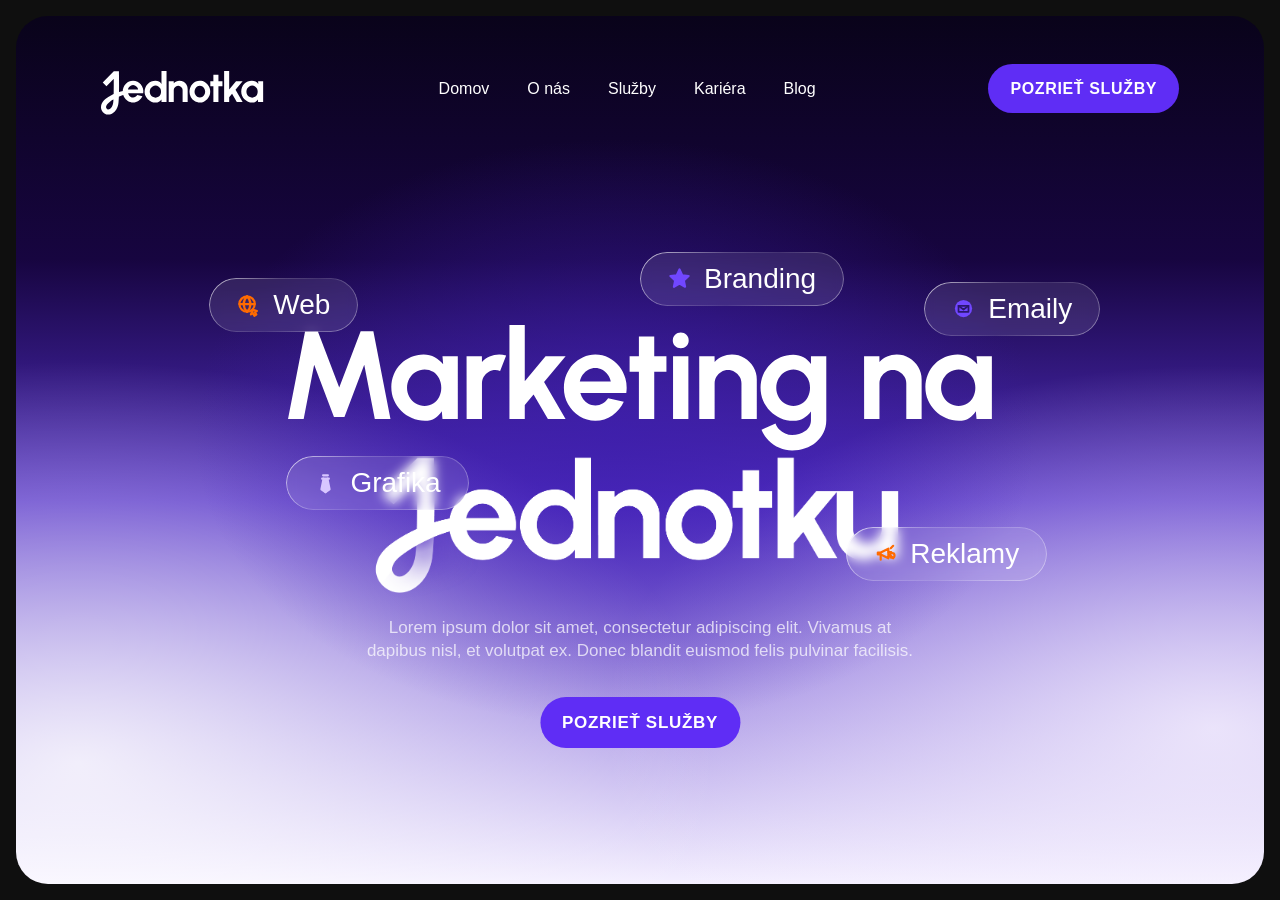
==== index.html @ 4fda5dda "Build out hero section with header, nav, and service badges Co-Authored-By: Claude Sonnet 5 <noreply" ====
<!doctype html>
<html lang="sk">
  <head>
    <meta charset="UTF-8" />
    <meta name="viewport" content="width=device-width, initial-scale=1.0" />
    <title>Jednotka - Marketing na Jednotku</title>

    <link rel="stylesheet" href="css/variables.css" />
    <link rel="stylesheet" href="css/main.css" />
    <link rel="stylesheet" href="css/pages/home.css" />
  </head>
  <body>
    <main class="hero">
      <div class="hero-frame">
        <header class="site-header" aria-label="Hlavná navigácia">
          <a class="site-header-logo" href="/" aria-label="Jednotka">
            <img src="assets/logo/Jednotka.svg" alt="" />
          </a>

          <nav class="site-nav" aria-label="Primárna navigácia">
            <a href="/">Domov</a>
            <a href="about.html">O nás</a>
            <a href="#sluzby">Služby</a>
            <a href="#kariera">Kariéra</a>
            <a href="#blog">Blog</a>
          </nav>

          <a class="button button--primary site-header-button" href="#sluzby">Pozrieť služby</a>
        </header>

        <div class="hero-badge hero-badge--web">
          <svg
            class="hero-badge-icon"
            viewBox="0 0 24 24"
            aria-hidden="true"
          >
            <circle cx="10.5" cy="10.5" r="8" />
            <path d="M2.5 10.5h16" />
            <path d="M10.5 2.5c2.4 2.3 3.5 5 3.5 8s-1.1 5.7-3.5 8" />
            <path d="M10.5 2.5c-2.4 2.3-3.5 5-3.5 8s1.1 5.7 3.5 8" />
            <path d="M16.8 16.4l4 1.3-2.1 1.2 1.5 2.6-2.1 1.2-1.5-2.6-2.1 1.2z" />
          </svg>
          <span>Web</span>
        </div>

        <div class="hero-badge hero-badge--branding">
          <svg
            class="hero-badge-icon hero-badge-icon--purple"
            viewBox="0 0 24 24"
            aria-hidden="true"
          >
            <path d="m12 2.5 2.8 6.1 6.7.8-5 4.6 1.3 6.6-5.8-3.4-5.8 3.4 1.3-6.6-5-4.6 6.7-.8z" />
          </svg>
          <span>Branding</span>
        </div>

        <div class="hero-badge hero-badge--emaily">
          <svg
            class="hero-badge-icon hero-badge-icon--email"
            viewBox="0 0 24 24"
            aria-hidden="true"
          >
            <circle class="hero-badge-icon-fill" cx="12" cy="12" r="9" />
            <path d="M6.8 9.2h10.4v6.3H6.8z" />
            <path d="m6.8 9.2 5.2 3.9 5.2-3.9" />
          </svg>
          <span>Emaily</span>
        </div>

        <div class="hero-badge hero-badge--grafika">
          <svg
            class="hero-badge-icon hero-badge-icon--light"
            viewBox="0 0 24 24"
            aria-hidden="true"
          >
            <path d="M8.5 7h7" />
            <path d="M10 7 7.8 18l4.2 3 4.2-3L14 7" />
            <path d="M12 13v8" />
            <path d="M9.5 3.5h5" />
          </svg>
          <span>Grafika</span>
        </div>

        <div class="hero-badge hero-badge--reklamy">
          <svg
            class="hero-badge-icon"
            viewBox="0 0 24 24"
            aria-hidden="true"
          >
            <path d="M4 13h3l8 4V7l-8 4H4z" />
            <path d="M7 13v5.5" />
            <path d="M15 10.5h3" />
            <path d="M17.5 6.5 20 4" />
            <path d="M17.5 14.5 20 17" />
            <circle cx="19" cy="14" r="2.4" />
          </svg>
          <span>Reklamy</span>
        </div>

        <h1 class="hero-title" aria-label="Marketing na Jednotku">
          <img
            class="hero-title-line hero-title-line--top"
            src="assets/logo/Marketing na.svg"
            alt=""
          />
          <img
            class="hero-title-line hero-title-line--bottom"
            src="assets/logo/Jednotku.png"
            alt=""
          />
        </h1>

        <div class="hero-copy">
          <p>
            Lorem ipsum dolor sit amet, consectetur adipiscing elit. Vivamus at dapibus nisl, et
            volutpat ex. Donec blandit euismod felis pulvinar facilisis.
          </p>

          <a class="button button--primary" href="#sluzby">Pozrieť služby</a>
        </div>
      </div>
    </main>
  </body>
</html>
---- css/variables.css ----
:root {
  --color-page-bg: #0f0f0f;
  --color-white: #ffffff;
  --color-primary: #5f2df5;

  --font-primary: Arial, sans-serif;

  --page-frame-margin: 16px;
  --hero-frame-radius: 32px;

  --button-height: 51px;
  --button-padding-x: 22px;
  --button-radius: 999px;
  --button-bg: var(--color-primary);
  --button-color: var(--color-white);
  --button-font-size: 17px;
  --button-font-weight: 700;
  --button-letter-spacing: 0.04em;
}
---- css/main.css ----
html,
body {
  margin: 0;
  min-height: 100%;
  background: var(--color-page-bg);
}

.button {
  display: inline-flex;
  align-items: center;
  justify-content: center;
  min-height: var(--button-height);
  padding: 0 var(--button-padding-x);
  border-radius: var(--button-radius);
  color: var(--button-color);
  font-family: var(--font-primary);
  font-size: var(--button-font-size);
  font-weight: var(--button-font-weight);
  letter-spacing: var(--button-letter-spacing);
  line-height: 1;
  text-decoration: none;
  text-transform: uppercase;
}

.button--primary {
  background: var(--button-bg);
}

.site-header {
  position: absolute;
  top: 5.4%;
  right: 6.8%;
  left: 6.8%;
  z-index: 3;
  display: grid;
  grid-template-columns: 165px 1fr auto;
  align-items: center;
}

.site-header-logo {
  display: block;
  width: 165px;
  height: 52px;
}

.site-header-logo img {
  display: block;
  width: 100%;
  height: 100%;
}

.site-nav {
  display: flex;
  justify-content: center;
  gap: 38px;
}

.site-nav a {
  color: var(--color-white);
  font-family: var(--font-primary);
  font-size: 16px;
  font-weight: 400;
  line-height: 1;
  text-decoration: none;
}

.site-header-button {
  --button-height: 49px;
  --button-padding-x: 22px;
  --button-font-size: 16px;
}
---- css/pages/home.css ----
.hero {
  position: relative;
  display: grid;
  place-items: center;
  box-sizing: border-box;
  height: 100vh;
  overflow: hidden;
  padding: var(--page-frame-margin);
}

.hero-frame {
  position: relative;
  width: 100%;
  height: 100%;
  overflow: hidden;
  border-radius: var(--hero-frame-radius);
  background:
    radial-gradient(ellipse at 48% 48%, rgb(62 30 174 / 74%) 0%, transparent 46%),
    radial-gradient(ellipse at 5% 86%, rgb(255 255 255 / 78%) 0%, transparent 38%),
    radial-gradient(ellipse at 96% 82%, rgb(247 242 255 / 82%) 0%, transparent 36%),
    linear-gradient(180deg, #09031a 0%, #170540 28%, #522fc7 56%, #f4efff 100%);
}

.hero-title {
  position: absolute;
  top: 50%;
  left: 50%;
  z-index: 1;
  display: grid;
  justify-items: center;
  margin: 0;
  transform: translate(-50%, -44%);
}

.hero-title-line {
  display: block;
  height: auto;
}

.hero-title-line--top {
  width: min(55vw, 787px);
}

.hero-title-line--bottom {
  width: min(43vw, 623px);
  margin-top: -20px;
  transform: translateX(-2%);
}

.hero-copy {
  position: absolute;
  top: 69.2%;
  left: 50%;
  z-index: 1;
  display: grid;
  justify-items: center;
  width: min(44%, 640px);
  transform: translateX(-50%);
}

.hero-copy p {
  margin: 0;
  color: rgb(255 255 255 / 72%);
  font-family: Arial, sans-serif;
  font-size: 17px;
  font-weight: 400;
  line-height: 1.35;
  text-align: center;
}

.hero-copy .button {
  margin-top: 34px;
}

.hero-badge {
  position: absolute;
  z-index: 2;
  display: inline-flex;
  align-items: center;
  gap: 13px;
  height: 54px;
  padding: 0 28px;
  border-radius: 999px;
  color: #ffffff;
  font-family: Arial, sans-serif;
  font-size: 28px;
  font-weight: 400;
  line-height: 1;
  background: rgb(255 255 255 / 10%);
  backdrop-filter: blur(6px);
}

.hero-badge::before {
  position: absolute;
  inset: 0;
  padding: 0.7px;
  border-radius: inherit;
  background: linear-gradient(
    135deg,
    rgb(255 255 255 / 72%) 0%,
    rgb(255 255 255 / 18%) 34%,
    rgb(255 255 255 / 8%) 54%,
    rgb(255 255 255 / 42%) 100%
  );
  content: "";
  pointer-events: none;
  -webkit-mask:
    linear-gradient(#000 0 0) content-box,
    linear-gradient(#000 0 0);
  -webkit-mask-composite: xor;
  mask-composite: exclude;
}

.hero-badge--web {
  top: 30.24%;
  left: 15.49%;
}

.hero-badge--branding {
  top: 27.18%;
  left: 50%;
}

.hero-badge--emaily {
  top: 30.59%;
  left: 72.78%;
}

.hero-badge--grafika {
  top: 50.71%;
  left: 21.67%;
}

.hero-badge--reklamy {
  top: 58.82%;
  left: 66.53%;
}

.hero-badge-icon {
  width: 23px;
  height: 23px;
  overflow: visible;
  fill: none;
  stroke: #ff6b00;
  stroke-linecap: round;
  stroke-linejoin: round;
  stroke-width: 2.3;
}

.hero-badge-icon--purple {
  fill: #7147ff;
  stroke: #7147ff;
}

.hero-badge-icon--email {
  stroke: #7147ff;
  stroke-width: 1.8;
}

.hero-badge-icon--email .hero-badge-icon-fill {
  fill: #7147ff;
  stroke: none;
}

.hero-badge-icon--email path {
  fill: none;
  stroke: #2b176d;
}

.hero-badge-icon--light {
  fill: #d8c6ff;
  stroke: #d8c6ff;
}
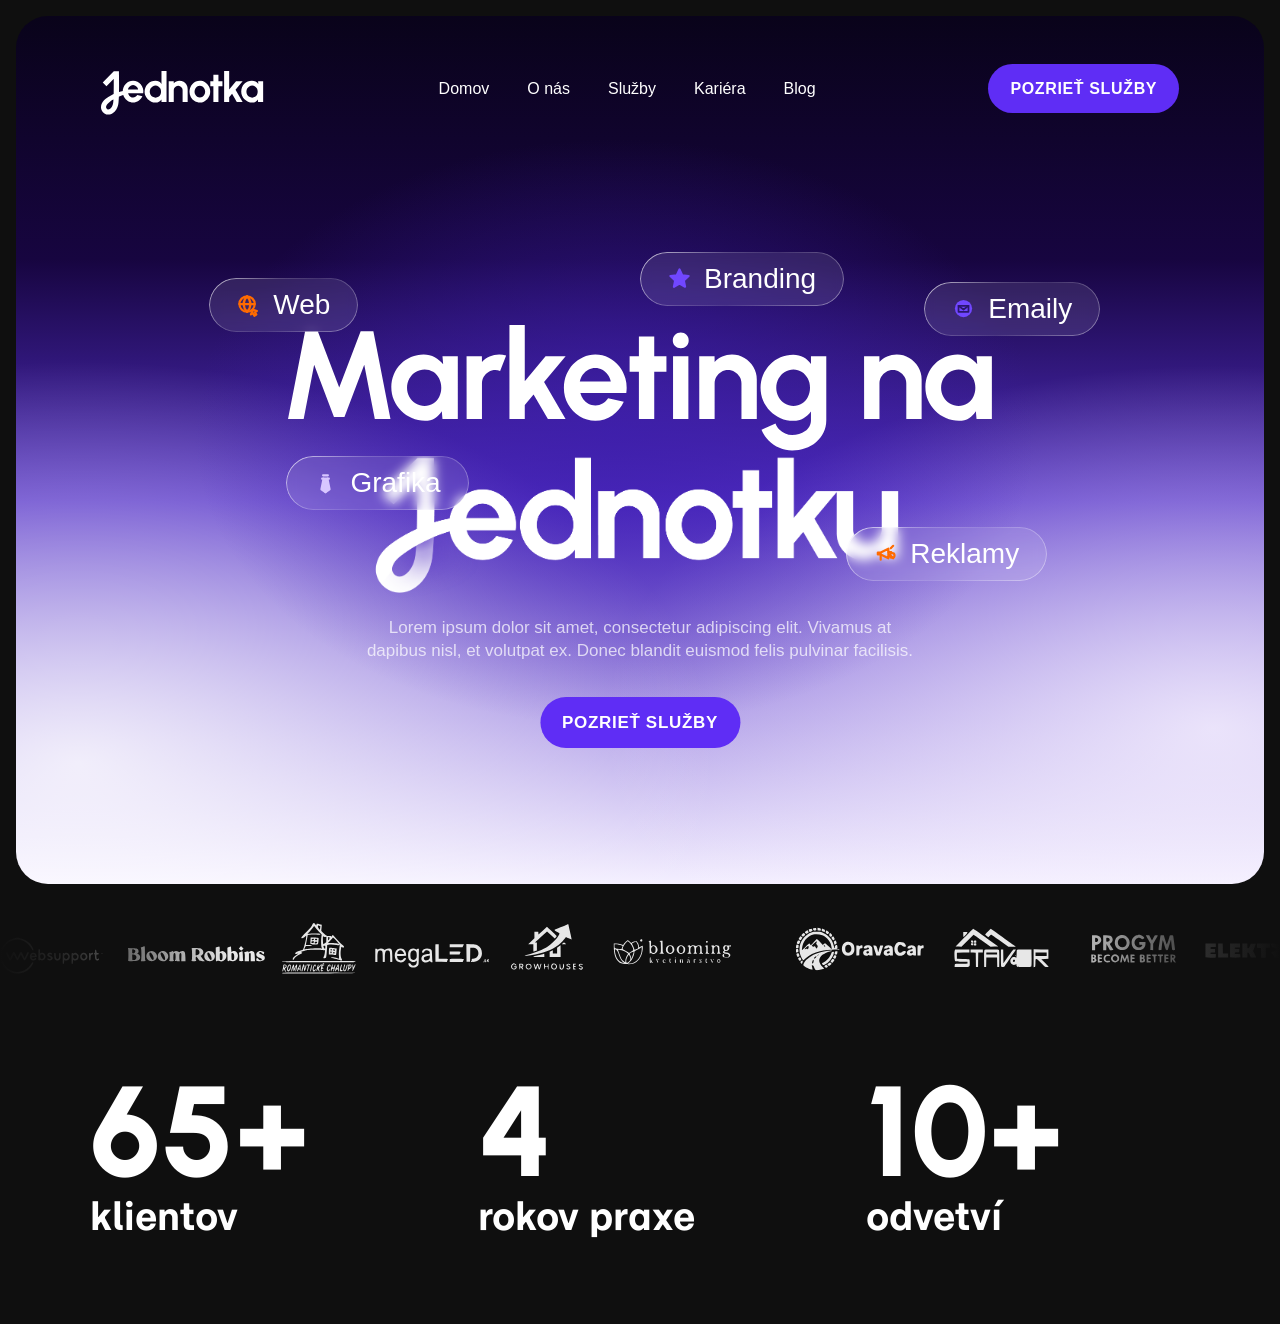
==== commit b23ceb21: "Add client logo strip and animated stats section Co-Authored-By: Claude Sonnet 5 <noreply@anthropic." ====
--- a/index.html
+++ b/index.html
@@ -4,6 +4,13 @@
     <meta charset="UTF-8" />
     <meta name="viewport" content="width=device-width, initial-scale=1.0" />
     <title>Jednotka - Marketing na Jednotku</title>
+
+    <link rel="preconnect" href="https://fonts.googleapis.com" />
+    <link rel="preconnect" href="https://fonts.gstatic.com" crossorigin />
+    <link
+      href="https://fonts.googleapis.com/css2?family=Momo+Trust+Sans:wght@400;500;600;700;800&family=Urbanist:wght@400;500;600;700;800;900&display=swap"
+      rel="stylesheet"
+    />
 
     <link rel="stylesheet" href="css/variables.css" />
     <link rel="stylesheet" href="css/main.css" />
@@ -120,5 +127,35 @@
         </div>
       </div>
     </main>
+
+    <section class="logo-strip" id="logo-strip" aria-label="Naši klienti">
+      <div class="logo-strip-track">
+        <div class="logo-strip-group">
+          <img src="assets/logo/moving-stripe/logo-stripe-1.svg" alt="" />
+          <img src="assets/logo/moving-stripe/logo-stripe-2.svg" alt="" />
+        </div>
+        <div class="logo-strip-group" aria-hidden="true">
+          <img src="assets/logo/moving-stripe/logo-stripe-1.svg" alt="" />
+          <img src="assets/logo/moving-stripe/logo-stripe-2.svg" alt="" />
+        </div>
+      </div>
+    </section>
+    <section class="stats-section" aria-label="Výsledky agentúry">
+      <div class="stats-grid">
+        <div class="stat-item">
+          <strong data-count-to="100" data-count-suffix="+">100+</strong>
+          <span>klientov</span>
+        </div>
+        <div class="stat-item">
+          <strong data-count-to="5">5</strong>
+          <span>rokov praxe</span>
+        </div>
+        <div class="stat-item">
+          <strong data-count-to="15" data-count-suffix="+">15+</strong>
+          <span>odvetví</span>
+        </div>
+      </div>
+    </section>
+    <script src="js/stats-counter.js" defer></script>
   </body>
 </html>
--- a/css/variables.css
+++ b/css/variables.css
@@ -4,9 +4,19 @@
   --color-primary: #5f2df5;
 
   --font-primary: Arial, sans-serif;
+  --font-display: "Urbanist", Arial, sans-serif;
+  --font-accent: "Momo Trust Sans", Arial, sans-serif;
 
   --page-frame-margin: 16px;
   --hero-frame-radius: 32px;
+
+  --logo-strip-height: 96px;
+  --logo-strip-bg: #0f0f0f;
+  --logo-strip-speed: 34s;
+
+  --section-dark-bg: #0f0f0f;
+  --stats-number-size: clamp(96px, 10vw, 150px);
+  --stats-label-size: clamp(32px, 3vw, 48px);
 
   --button-height: 51px;
   --button-padding-x: 22px;
--- a/css/pages/home.css
+++ b/css/pages/home.css
@@ -171,3 +171,103 @@
   fill: #d8c6ff;
   stroke: #d8c6ff;
 }
+
+.logo-strip {
+  position: relative;
+  display: flex;
+  align-items: center;
+  height: var(--logo-strip-height);
+  overflow: hidden;
+  background: var(--logo-strip-bg);
+}
+
+.logo-strip::before,
+.logo-strip::after {
+  position: absolute;
+  top: 0;
+  z-index: 2;
+  width: 18%;
+  height: 100%;
+  content: "";
+  pointer-events: none;
+}
+
+.logo-strip::before {
+  left: 0;
+  background: linear-gradient(90deg, var(--logo-strip-bg) 0%, rgb(15 15 15 / 86%) 34%, transparent 100%);
+}
+
+.logo-strip::after {
+  right: 0;
+  background: linear-gradient(270deg, var(--logo-strip-bg) 0%, rgb(15 15 15 / 86%) 34%, transparent 100%);
+}
+
+.logo-strip-track {
+  display: flex;
+  width: max-content;
+  animation: logo-strip-move var(--logo-strip-speed) linear infinite;
+}
+
+.logo-strip-group {
+  display: flex;
+  flex: 0 0 auto;
+  align-items: center;
+  gap: 64px;
+  padding-right: 64px;
+}
+
+.logo-strip-group img {
+  display: block;
+  width: auto;
+  max-width: none;
+  height: 51px;
+  opacity: 0.9;
+}
+
+.logo-strip-group img:nth-child(2) {
+  height: 45px;
+}
+
+@keyframes logo-strip-move {
+  from {
+    transform: translateX(0);
+  }
+
+  to {
+    transform: translateX(-50%);
+  }
+}
+
+.stats-section {
+  background: var(--section-dark-bg);
+  color: var(--color-white);
+  padding: 78px 7vw 88px;
+}
+
+.stats-grid {
+  display: grid;
+  grid-template-columns: repeat(3, 1fr);
+  align-items: start;
+  gap: 64px;
+}
+
+.stat-item {
+  display: grid;
+  gap: 8px;
+}
+
+.stat-item strong {
+  font-family: var(--font-display);
+  font-size: var(--stats-number-size);
+  font-weight: 800;
+  letter-spacing: 0;
+  line-height: 0.9;
+}
+
+.stat-item span {
+  font-family: var(--font-accent);
+  font-size: var(--stats-label-size);
+  font-weight: 700;
+  letter-spacing: 0;
+  line-height: 1;
+}
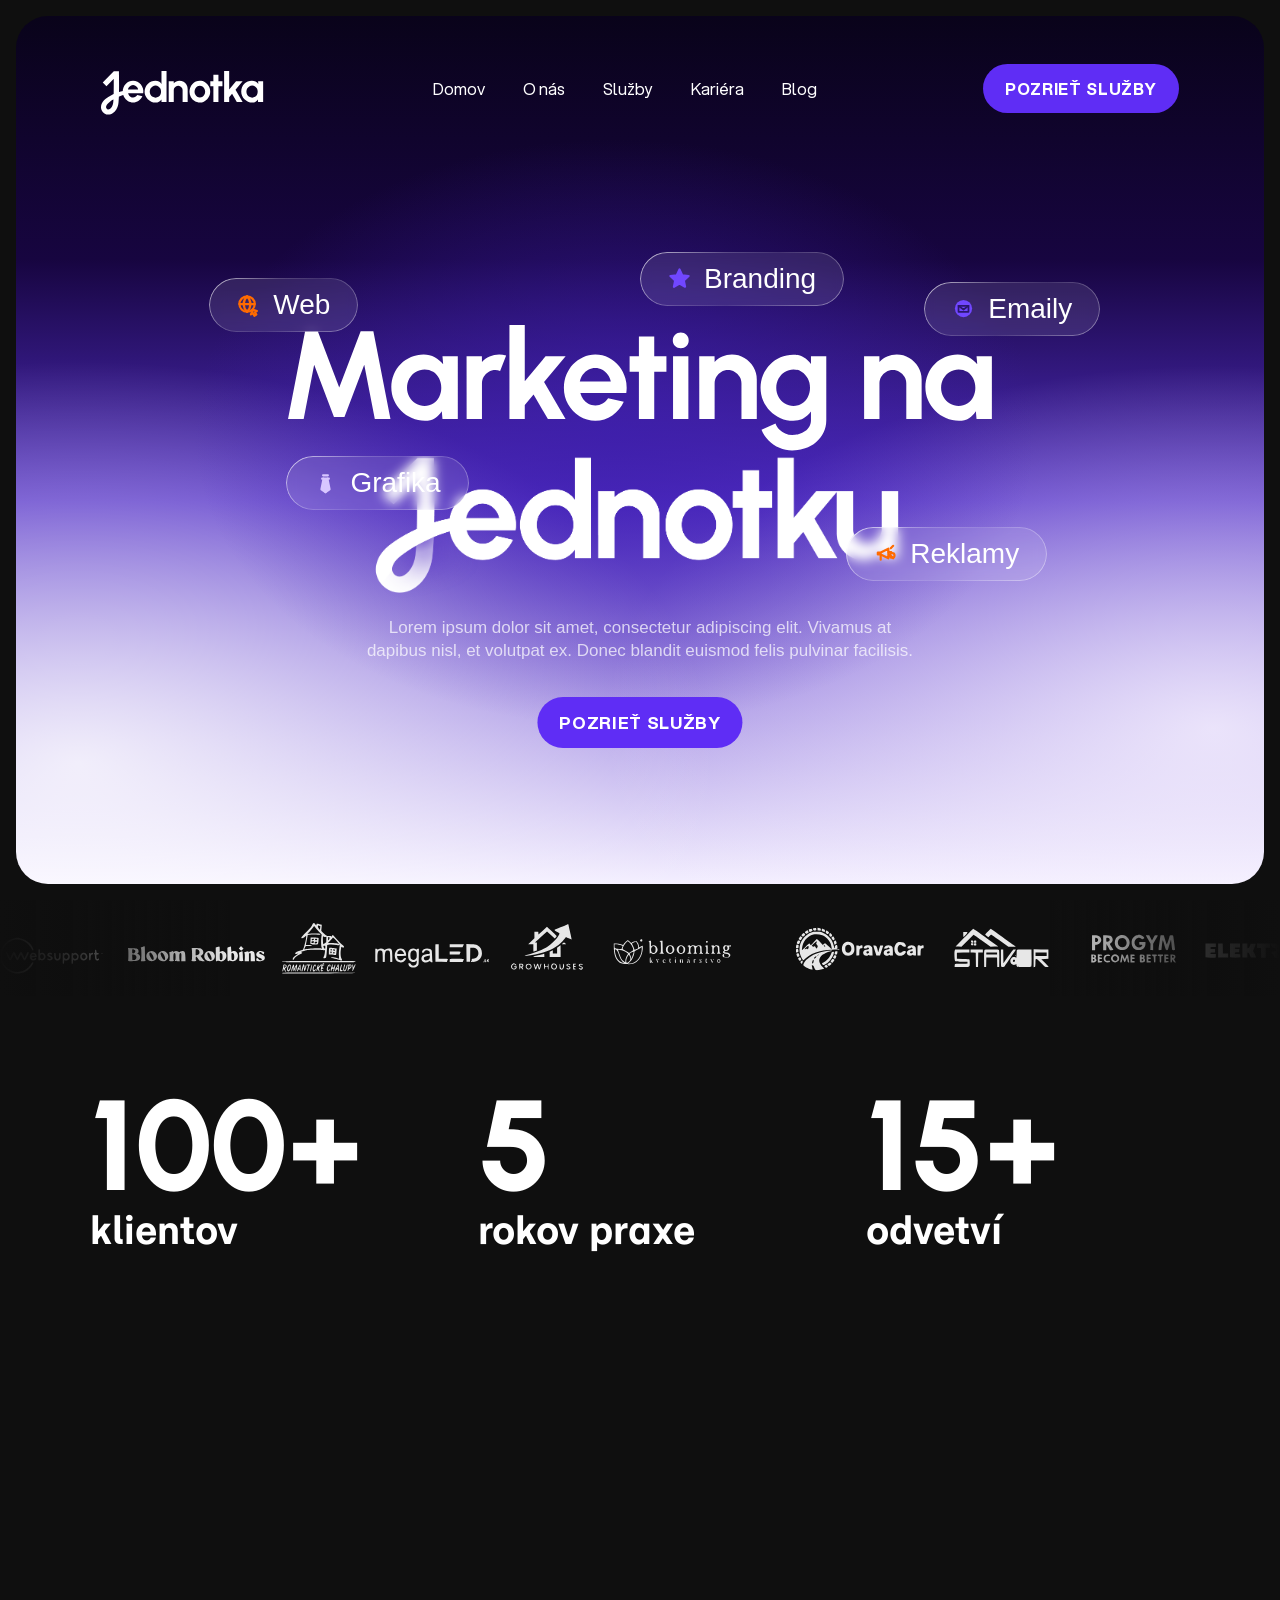
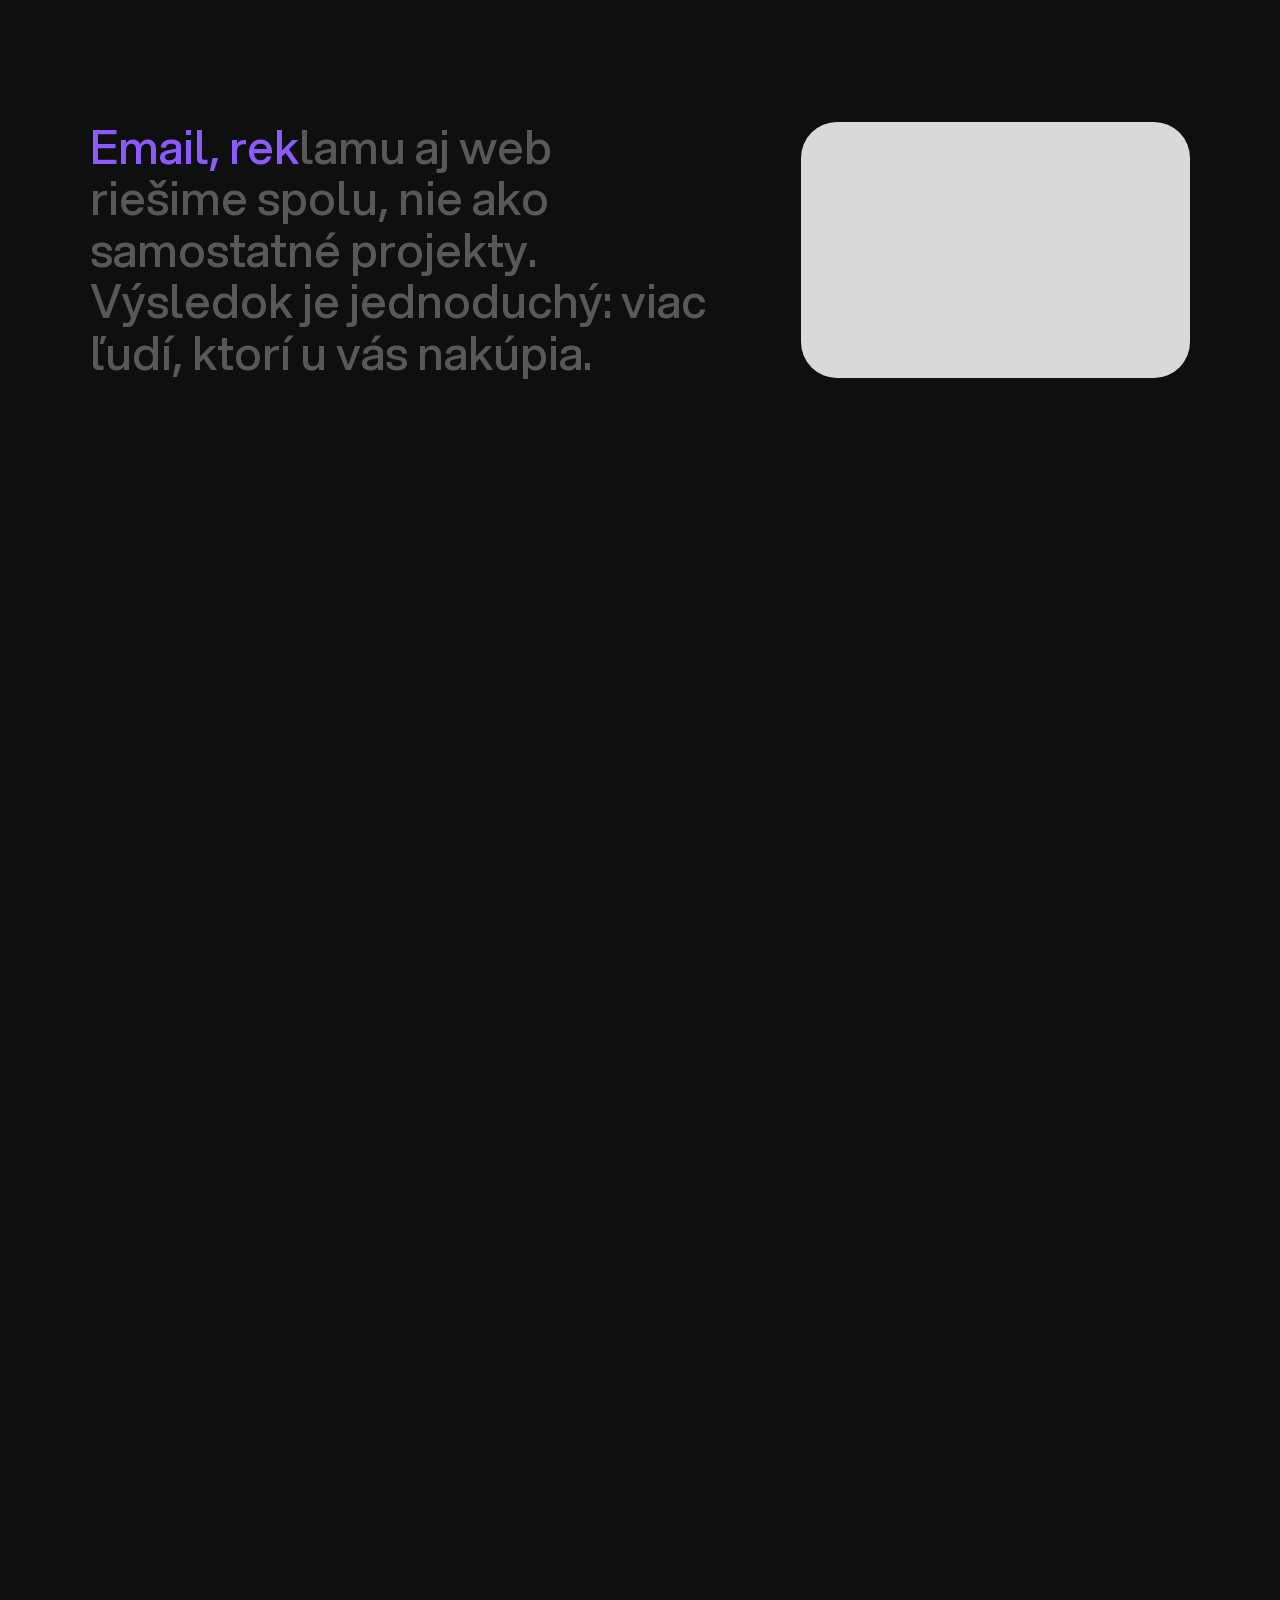
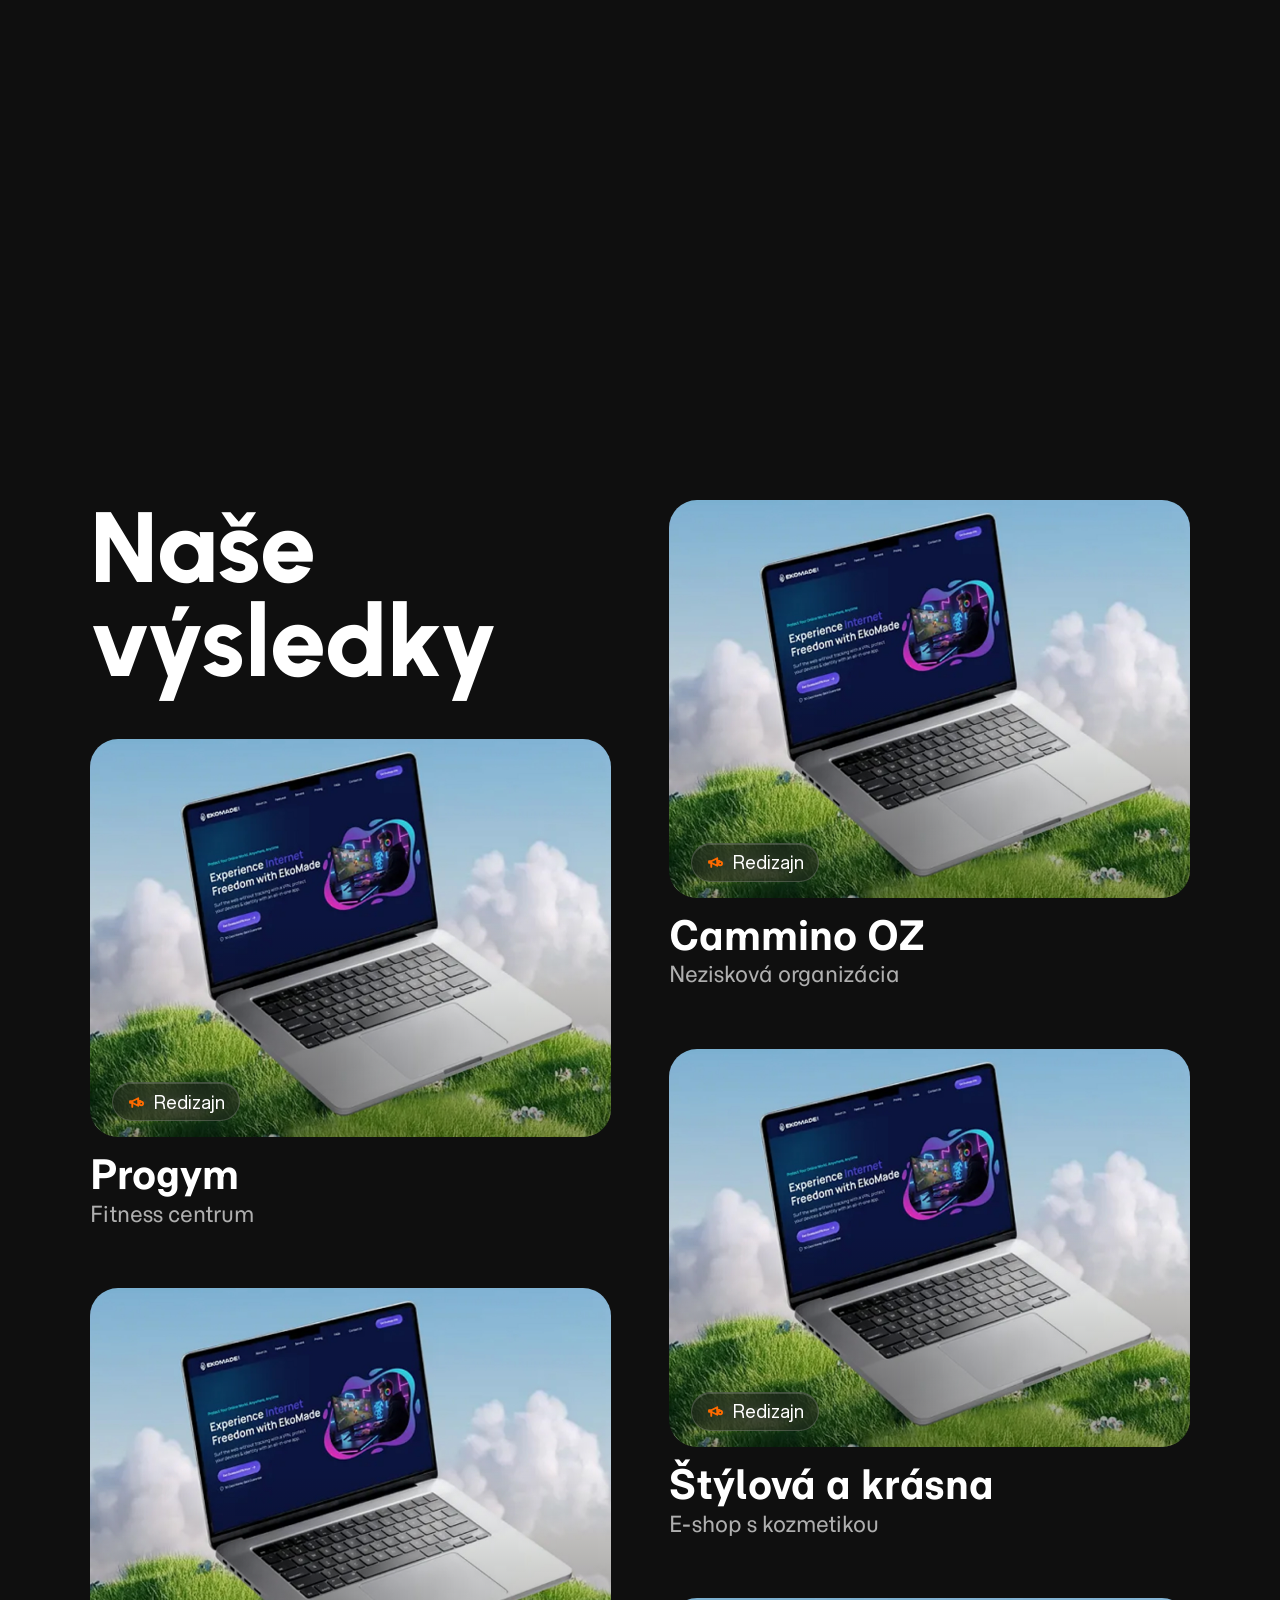
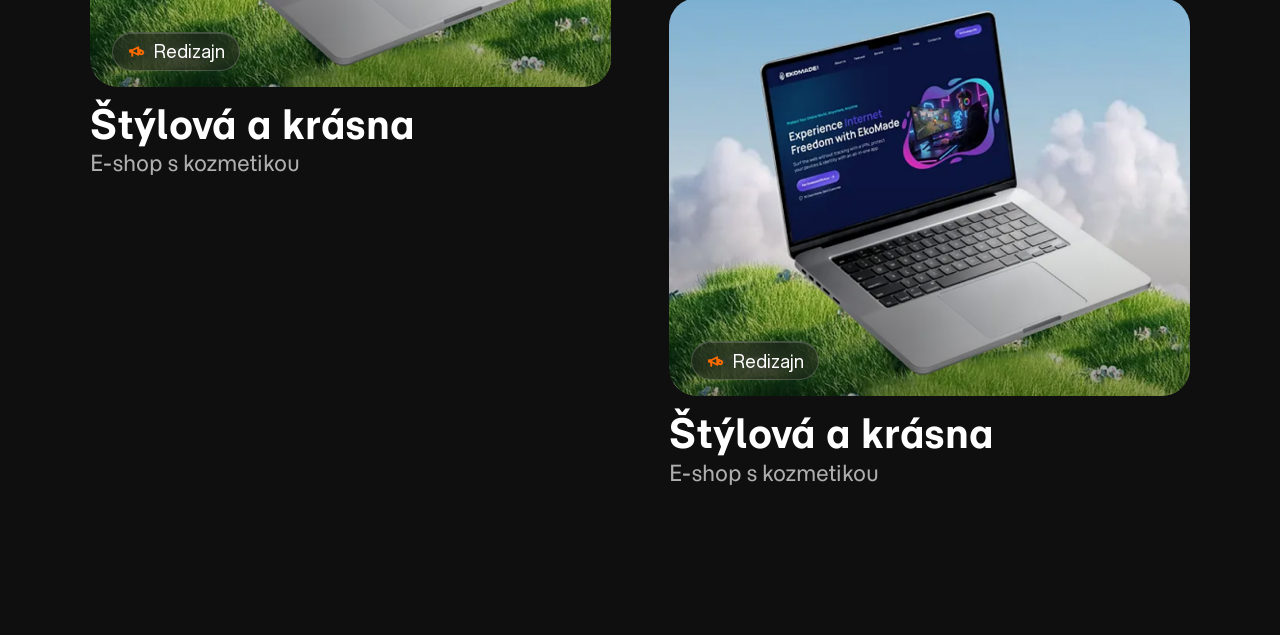
==== commit f8277ba7: "Add approach/results sections and blog page Co-Authored-By: Claude Sonnet 5 <noreply@anthropic.com>" ====
--- a/index.html
+++ b/index.html
@@ -29,7 +29,7 @@
             <a href="about.html">O nás</a>
             <a href="#sluzby">Služby</a>
             <a href="#kariera">Kariéra</a>
-            <a href="#blog">Blog</a>
+            <a href="blog.html">Blog</a>
           </nav>
 
           <a class="button button--primary site-header-button" href="#sluzby">Pozrieť služby</a>
@@ -156,6 +156,119 @@
         </div>
       </div>
     </section>
+    <section class="approach-section" aria-label="Ako premýšľame nad marketingom">
+      <div class="approach-grid">
+        <p class="gradient-wave-text" data-gradient-wave-text>
+          Email, reklamu aj web riešime spolu, nie ako samostatné projekty. Výsledok je jednoduchý: viac ľudí, ktorí u vás nakúpia.
+        </p>
+        <div class="approach-window" aria-hidden="true"></div>
+      </div>
+    </section>
+    <section class="results-section" aria-labelledby="results-title">
+      <div class="results-grid">
+        <div class="results-column results-column--left">
+          <h2 id="results-title">Naše<br />výsledky</h2>
+
+          <article class="project-card">
+            <a class="project-card-link" href="#">
+              <figure class="project-media">
+                <img src="img/projects/placeholder.jpg" alt="" />
+                <span class="content-badge">
+                  <svg class="content-badge-icon" viewBox="0 0 24 24" aria-hidden="true">
+                    <path d="M4 13h3l8 4V7l-8 4H4z" />
+                    <path d="M7 13v5.5" />
+                    <path d="M15 10.5h3" />
+                    <circle cx="19" cy="14" r="2.4" />
+                  </svg>
+                  Redizajn
+                </span>
+              </figure>
+              <h3>Progym</h3>
+              <p>Fitness centrum</p>
+            </a>
+          </article>
+
+          <article class="project-card">
+            <a class="project-card-link" href="#">
+              <figure class="project-media">
+                <img src="img/projects/placeholder.jpg" alt="" />
+                <span class="content-badge">
+                  <svg class="content-badge-icon" viewBox="0 0 24 24" aria-hidden="true">
+                    <path d="M4 13h3l8 4V7l-8 4H4z" />
+                    <path d="M7 13v5.5" />
+                    <path d="M15 10.5h3" />
+                    <circle cx="19" cy="14" r="2.4" />
+                  </svg>
+                  Redizajn
+                </span>
+              </figure>
+              <h3>Štýlová a krásna</h3>
+              <p>E-shop s kozmetikou</p>
+            </a>
+          </article>
+        </div>
+
+        <div class="results-column results-column--right">
+          <article class="project-card">
+            <a class="project-card-link" href="#">
+              <figure class="project-media">
+                <img src="img/projects/placeholder.jpg" alt="" />
+                <span class="content-badge">
+                  <svg class="content-badge-icon" viewBox="0 0 24 24" aria-hidden="true">
+                    <path d="M4 13h3l8 4V7l-8 4H4z" />
+                    <path d="M7 13v5.5" />
+                    <path d="M15 10.5h3" />
+                    <circle cx="19" cy="14" r="2.4" />
+                  </svg>
+                  Redizajn
+                </span>
+              </figure>
+              <h3>Cammino OZ</h3>
+              <p>Nezisková organizácia</p>
+            </a>
+          </article>
+
+          <article class="project-card">
+            <a class="project-card-link" href="#">
+              <figure class="project-media">
+                <img src="img/projects/placeholder.jpg" alt="" />
+                <span class="content-badge">
+                  <svg class="content-badge-icon" viewBox="0 0 24 24" aria-hidden="true">
+                    <path d="M4 13h3l8 4V7l-8 4H4z" />
+                    <path d="M7 13v5.5" />
+                    <path d="M15 10.5h3" />
+                    <circle cx="19" cy="14" r="2.4" />
+                  </svg>
+                  Redizajn
+                </span>
+              </figure>
+              <h3>Štýlová a krásna</h3>
+              <p>E-shop s kozmetikou</p>
+            </a>
+          </article>
+
+          <article class="project-card">
+            <a class="project-card-link" href="#">
+              <figure class="project-media">
+                <img src="img/projects/placeholder.jpg" alt="" />
+                <span class="content-badge">
+                  <svg class="content-badge-icon" viewBox="0 0 24 24" aria-hidden="true">
+                    <path d="M4 13h3l8 4V7l-8 4H4z" />
+                    <path d="M7 13v5.5" />
+                    <path d="M15 10.5h3" />
+                    <circle cx="19" cy="14" r="2.4" />
+                  </svg>
+                  Redizajn
+                </span>
+              </figure>
+              <h3>Štýlová a krásna</h3>
+              <p>E-shop s kozmetikou</p>
+            </a>
+          </article>
+        </div>
+      </div>
+    </section>
+    <script src="js/gradient-wave-text.js" defer></script>
     <script src="js/stats-counter.js" defer></script>
   </body>
 </html>
--- a/css/variables.css
+++ b/css/variables.css
@@ -1,14 +1,25 @@
+@font-face {
+  font-family: "Aspekta Variable";
+  src: url("../assets/fonts/AspektaVariable.woff2") format("woff2-variations");
+  font-weight: 50 1000;
+  font-style: normal;
+  font-display: swap;
+}
+
 :root {
+
   --color-page-bg: #0f0f0f;
   --color-white: #ffffff;
   --color-primary: #5f2df5;
 
-  --font-primary: Arial, sans-serif;
+  --font-secondary: "Aspekta Variable", Arial, sans-serif;
+  --font-primary: var(--font-secondary);
   --font-display: "Urbanist", Arial, sans-serif;
   --font-accent: "Momo Trust Sans", Arial, sans-serif;
 
   --page-frame-margin: 16px;
   --hero-frame-radius: 32px;
+  --section-padding-x: clamp(16px, 7vw, 110px);
 
   --logo-strip-height: 96px;
   --logo-strip-bg: #0f0f0f;
--- a/css/main.css
+++ b/css/main.css
@@ -69,3 +69,32 @@
   --button-padding-x: 22px;
   --button-font-size: 16px;
 }
+
+.content-badge {
+  display: inline-flex;
+  align-items: center;
+  gap: 9px;
+  min-height: 45px;
+  padding: 0 18px;
+  border: 1px solid rgb(255 255 255 / 18%);
+  border-radius: 999px;
+  color: var(--color-white);
+  font-family: var(--font-primary);
+  font-size: 22px;
+  font-weight: 400;
+  line-height: 1;
+  background: rgb(26 26 26 / 48%);
+  box-shadow: inset 0 1px 0 rgb(255 255 255 / 16%);
+  backdrop-filter: blur(14px);
+}
+
+.content-badge-icon {
+  width: 20px;
+  height: 20px;
+  overflow: visible;
+  fill: none;
+  stroke: #ff6b00;
+  stroke-linecap: round;
+  stroke-linejoin: round;
+  stroke-width: 2.5;
+}
--- a/css/pages/home.css
+++ b/css/pages/home.css
@@ -241,7 +241,7 @@
 .stats-section {
   background: var(--section-dark-bg);
   color: var(--color-white);
-  padding: 78px 7vw 88px;
+  padding: 92px var(--section-padding-x) 150px;
 }
 
 .stats-grid {
@@ -271,3 +271,261 @@
   letter-spacing: 0;
   line-height: 1;
 }
+
+.approach-section {
+  min-height: 240vh;
+  background: var(--section-dark-bg);
+  color: var(--color-white);
+  padding: 0 var(--section-padding-x);
+}
+
+.approach-grid {
+  position: sticky;
+  top: 0;
+  display: grid;
+  grid-template-columns: minmax(0, 1.2fr) minmax(320px, 0.75fr);
+  gap: clamp(48px, 7vw, 110px);
+  align-items: center;
+  min-height: 100vh;
+  max-width: 1290px;
+  margin: 0 auto;
+  padding: 10vh 0;
+  box-sizing: border-box;
+}
+
+.gradient-wave-text {
+  max-width: 720px;
+  margin: 0;
+  color: rgb(255 255 255 / 34%);
+  font-family: var(--font-secondary);
+  font-size: clamp(36px, 3.6vw, 54px);
+  font-weight: 500;
+  letter-spacing: 0;
+  line-height: 1.12;
+}
+
+.gradient-wave-text .wave-char {
+  color: var(--wave-color, rgb(255 255 255 / 34%));
+  transition: color 140ms linear;
+  will-change: color;
+}
+
+.approach-window {
+  width: 100%;
+  aspect-ratio: 1.52;
+  border-radius: 36px;
+  background: #d9d9d9;
+}
+
+.results-section {
+  background: var(--section-dark-bg);
+  color: var(--color-white);
+  padding: 140px var(--section-padding-x) 150px;
+}
+
+.results-grid {
+  display: grid;
+  grid-template-columns: repeat(2, minmax(0, 1fr));
+  gap: 58px;
+  max-width: 1290px;
+  margin: 0 auto;
+}
+
+.results-column {
+  display: grid;
+  align-content: start;
+  gap: 62px;
+}
+
+.results-column--right {
+  padding-top: 0;
+}
+
+.results-section h2 {
+  margin: 0 0 -12px;
+  font-family: var(--font-display);
+  font-size: clamp(76px, 7.8vw, 130px);
+  font-weight: 800;
+  letter-spacing: 0;
+  line-height: 0.95;
+}
+
+.project-card {
+  min-width: 0;
+}
+
+.project-card-link {
+  display: block;
+  color: inherit;
+  text-decoration: none;
+}
+
+.project-media {
+  position: relative;
+  display: block;
+  aspect-ratio: 1.31;
+  margin: 0 0 18px;
+  overflow: hidden;
+  border-radius: 28px;
+  background: #202020;
+}
+
+.project-media img {
+  display: block;
+  width: 100%;
+  height: 100%;
+  object-fit: cover;
+}
+
+.project-media::after {
+  position: absolute;
+  inset: 44% 0 0;
+  background: linear-gradient(180deg, transparent 0%, rgb(0 0 0 / 38%) 100%);
+  content: "";
+  pointer-events: none;
+}
+
+.project-media .content-badge {
+  position: absolute;
+  bottom: 16px;
+  left: 22px;
+  z-index: 1;
+  min-height: 37px;
+  padding: 0 14px;
+  font-size: 18px;
+}
+
+.project-media .content-badge-icon {
+  width: 18px;
+  height: 18px;
+}
+
+.project-card h3 {
+  margin: 0;
+  font-family: var(--font-accent);
+  font-size: clamp(34px, 3.1vw, 48px);
+  font-weight: 700;
+  letter-spacing: 0;
+  line-height: 1;
+}
+
+.project-card p {
+  margin: 8px 0 0;
+  color: rgb(255 255 255 / 67%);
+  font-family: var(--font-accent);
+  font-size: clamp(19px, 1.7vw, 25px);
+  font-weight: 400;
+  letter-spacing: 0;
+  line-height: 1.08;
+}
+
+@media (max-width: 900px) {
+  :root {
+    --section-padding-x: 24px;
+  }
+
+  .approach-section {
+    min-height: 230vh;
+    padding-right: var(--section-padding-x);
+    padding-left: var(--section-padding-x);
+  }
+
+  .approach-grid {
+    grid-template-columns: 1fr;
+    gap: 42px;
+    align-content: center;
+    padding: 8vh 0;
+  }
+
+  .gradient-wave-text {
+    max-width: 620px;
+    font-size: clamp(32px, 7.4vw, 46px);
+  }
+
+  .approach-window {
+    max-width: 520px;
+  }
+
+  .results-section {
+    padding: 110px var(--section-padding-x) 112px;
+  }
+
+  .results-grid {
+    grid-template-columns: 1fr;
+    gap: 42px;
+  }
+
+  .results-column {
+    gap: 42px;
+  }
+
+  .results-section h2 {
+    margin-bottom: -4px;
+    font-size: clamp(68px, 18vw, 104px);
+  }
+
+  .project-card h3 {
+    font-size: clamp(34px, 9vw, 46px);
+  }
+
+  .project-card p {
+    font-size: 20px;
+  }
+}
+
+@media (max-width: 520px) {
+  :root {
+    --section-padding-x: 16px;
+  }
+
+  .approach-section {
+    min-height: 220vh;
+    padding-right: var(--section-padding-x);
+    padding-left: var(--section-padding-x);
+  }
+
+  .gradient-wave-text {
+    font-size: 30px;
+    line-height: 1.13;
+  }
+
+  .approach-window {
+    border-radius: 26px;
+  }
+
+  .results-section {
+    padding: 92px var(--section-padding-x) 86px;
+  }
+
+  .results-column,
+  .results-grid {
+    gap: 38px;
+  }
+
+  .project-media {
+    margin-bottom: 14px;
+    border-radius: 22px;
+  }
+
+  .project-media .content-badge {
+    bottom: 12px;
+    left: 14px;
+    min-height: 34px;
+    padding: 0 12px;
+    font-size: 16px;
+  }
+
+  .project-media .content-badge-icon {
+    width: 16px;
+    height: 16px;
+  }
+
+  .project-card h3 {
+    font-size: 32px;
+  }
+
+  .project-card p {
+    margin-top: 6px;
+    font-size: 18px;
+  }
+}
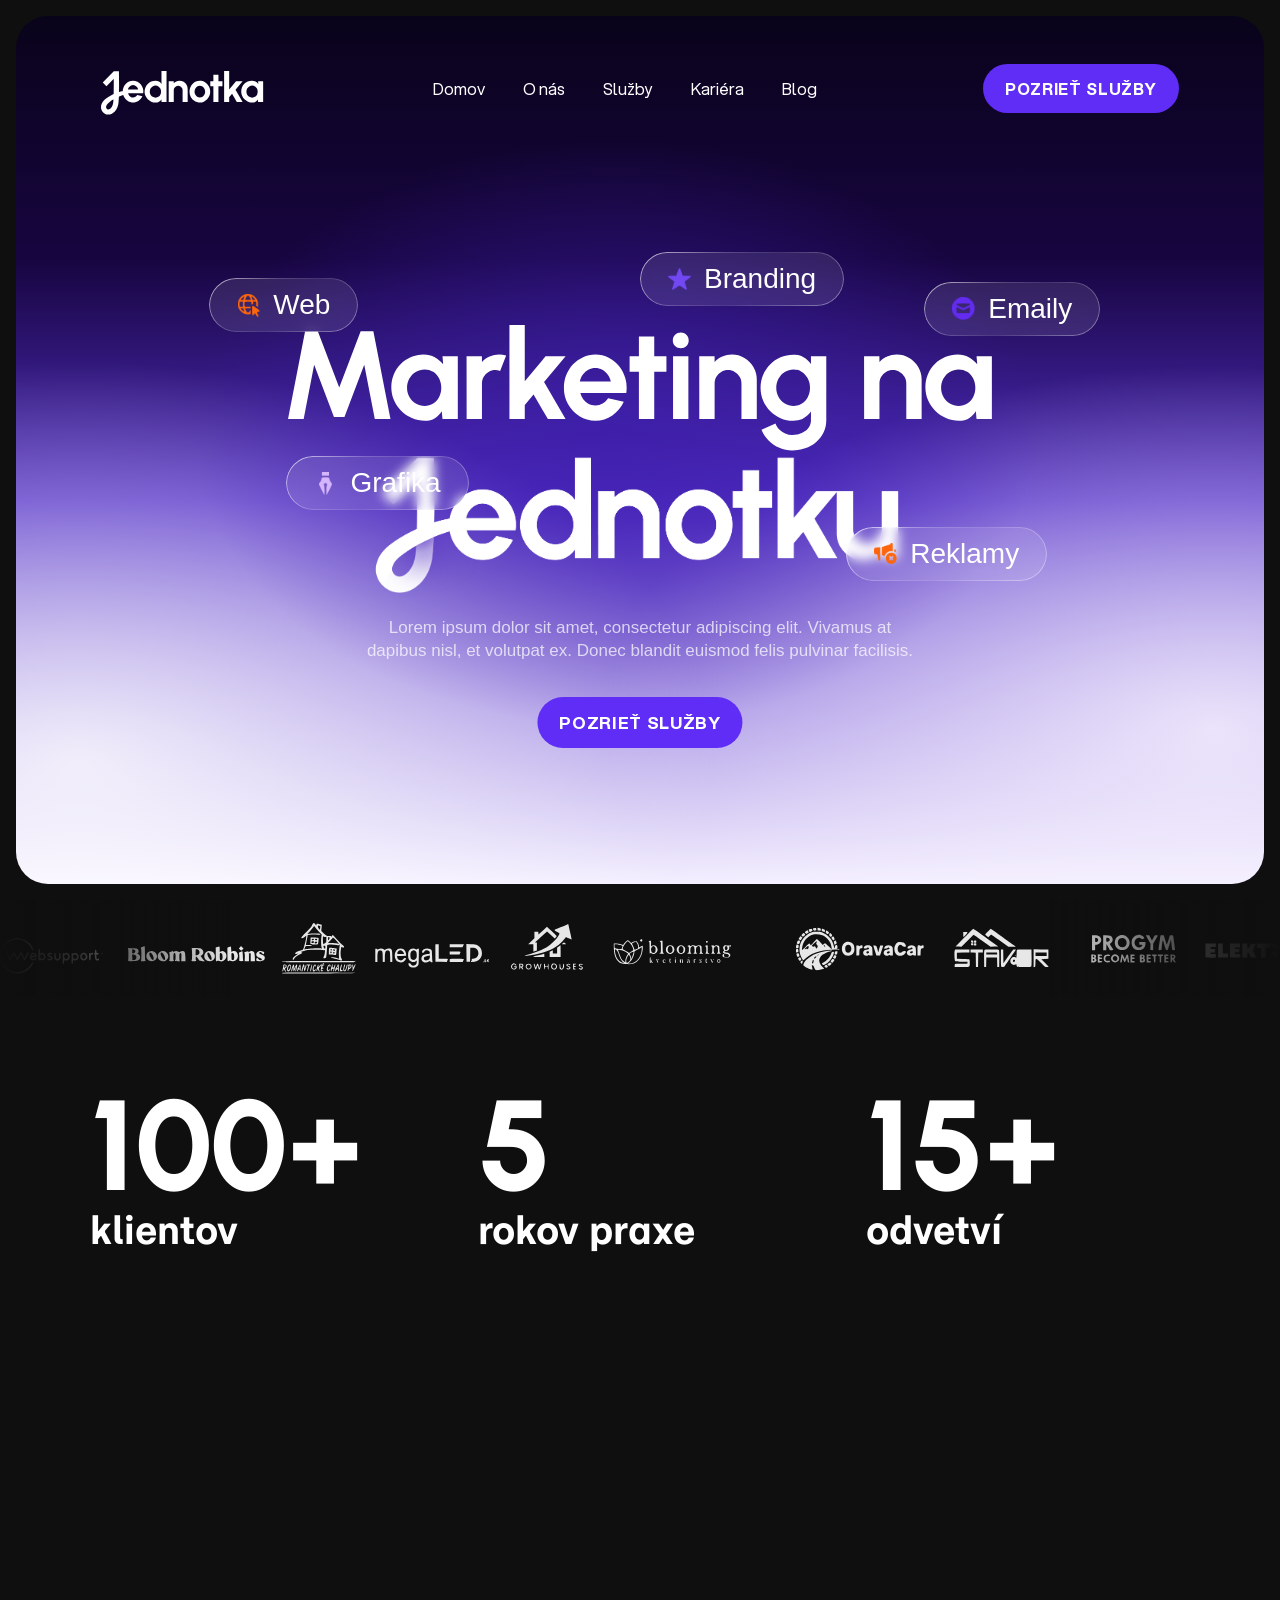
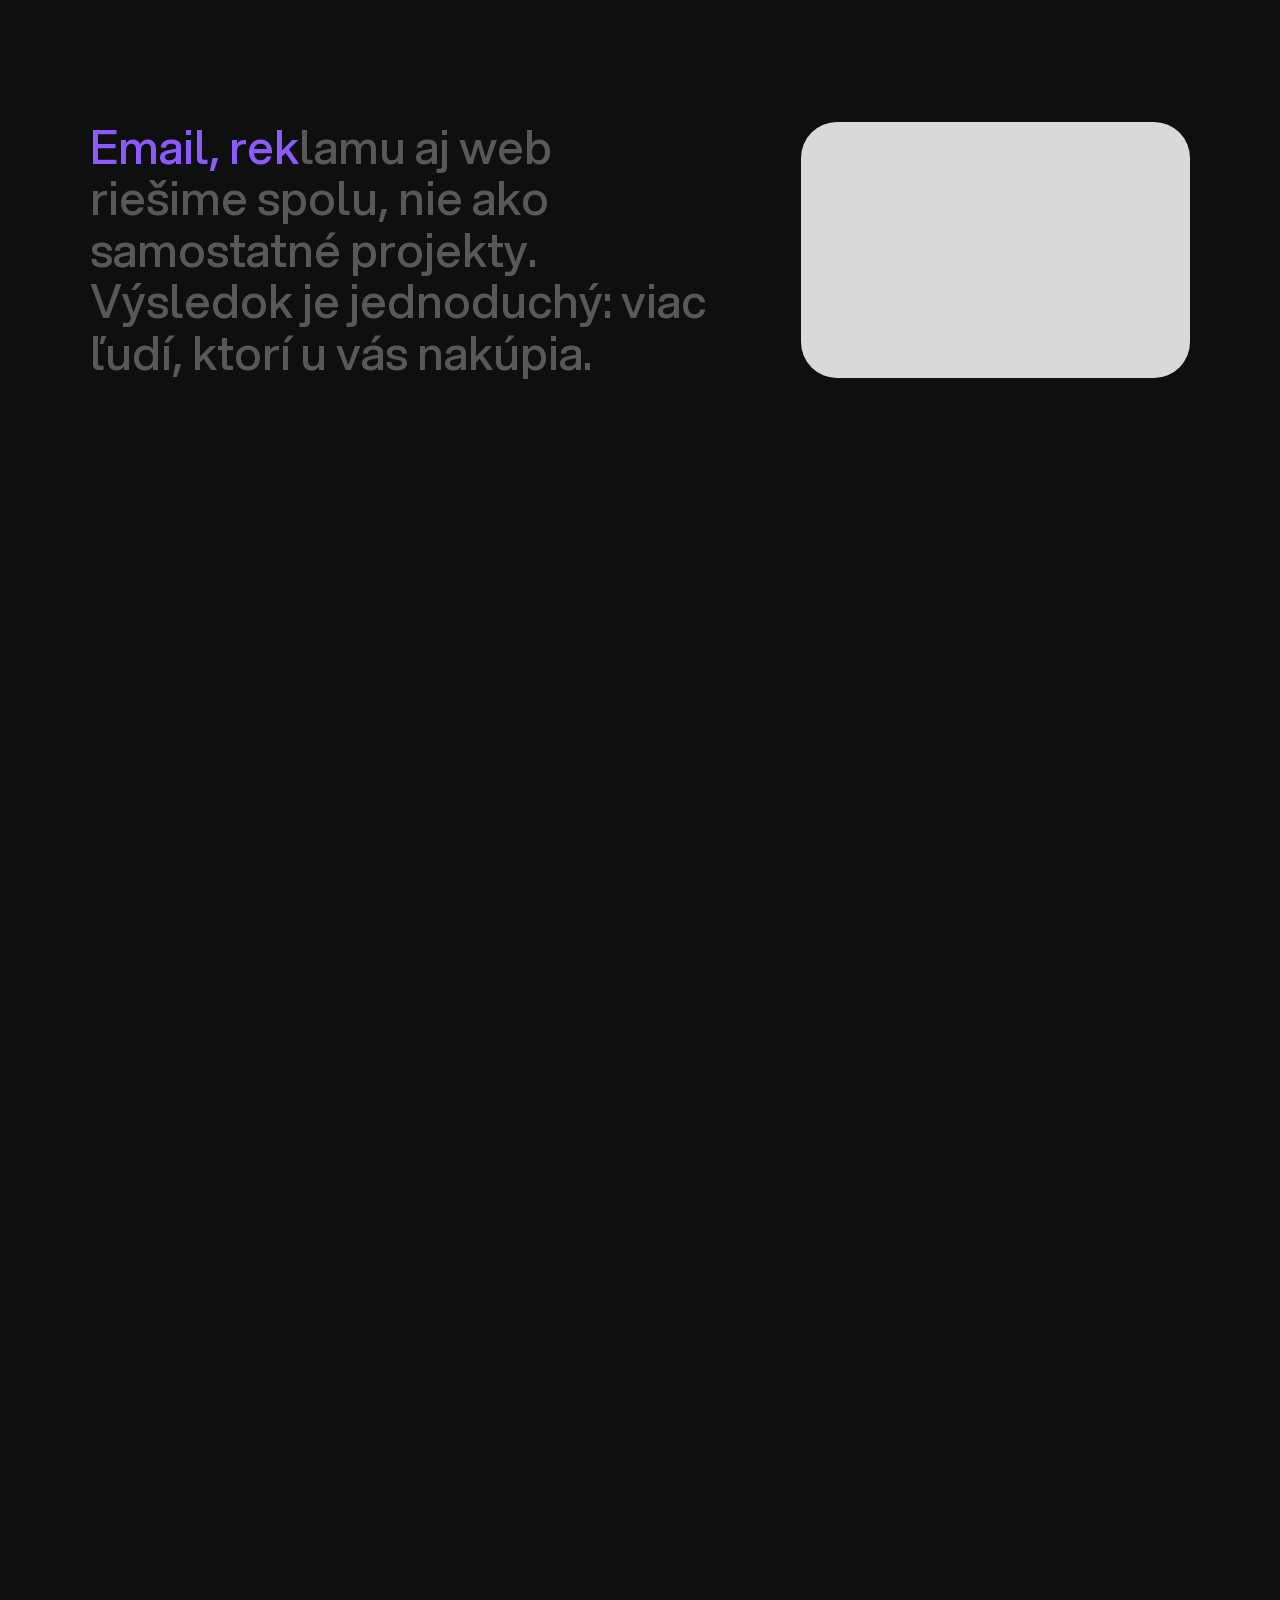
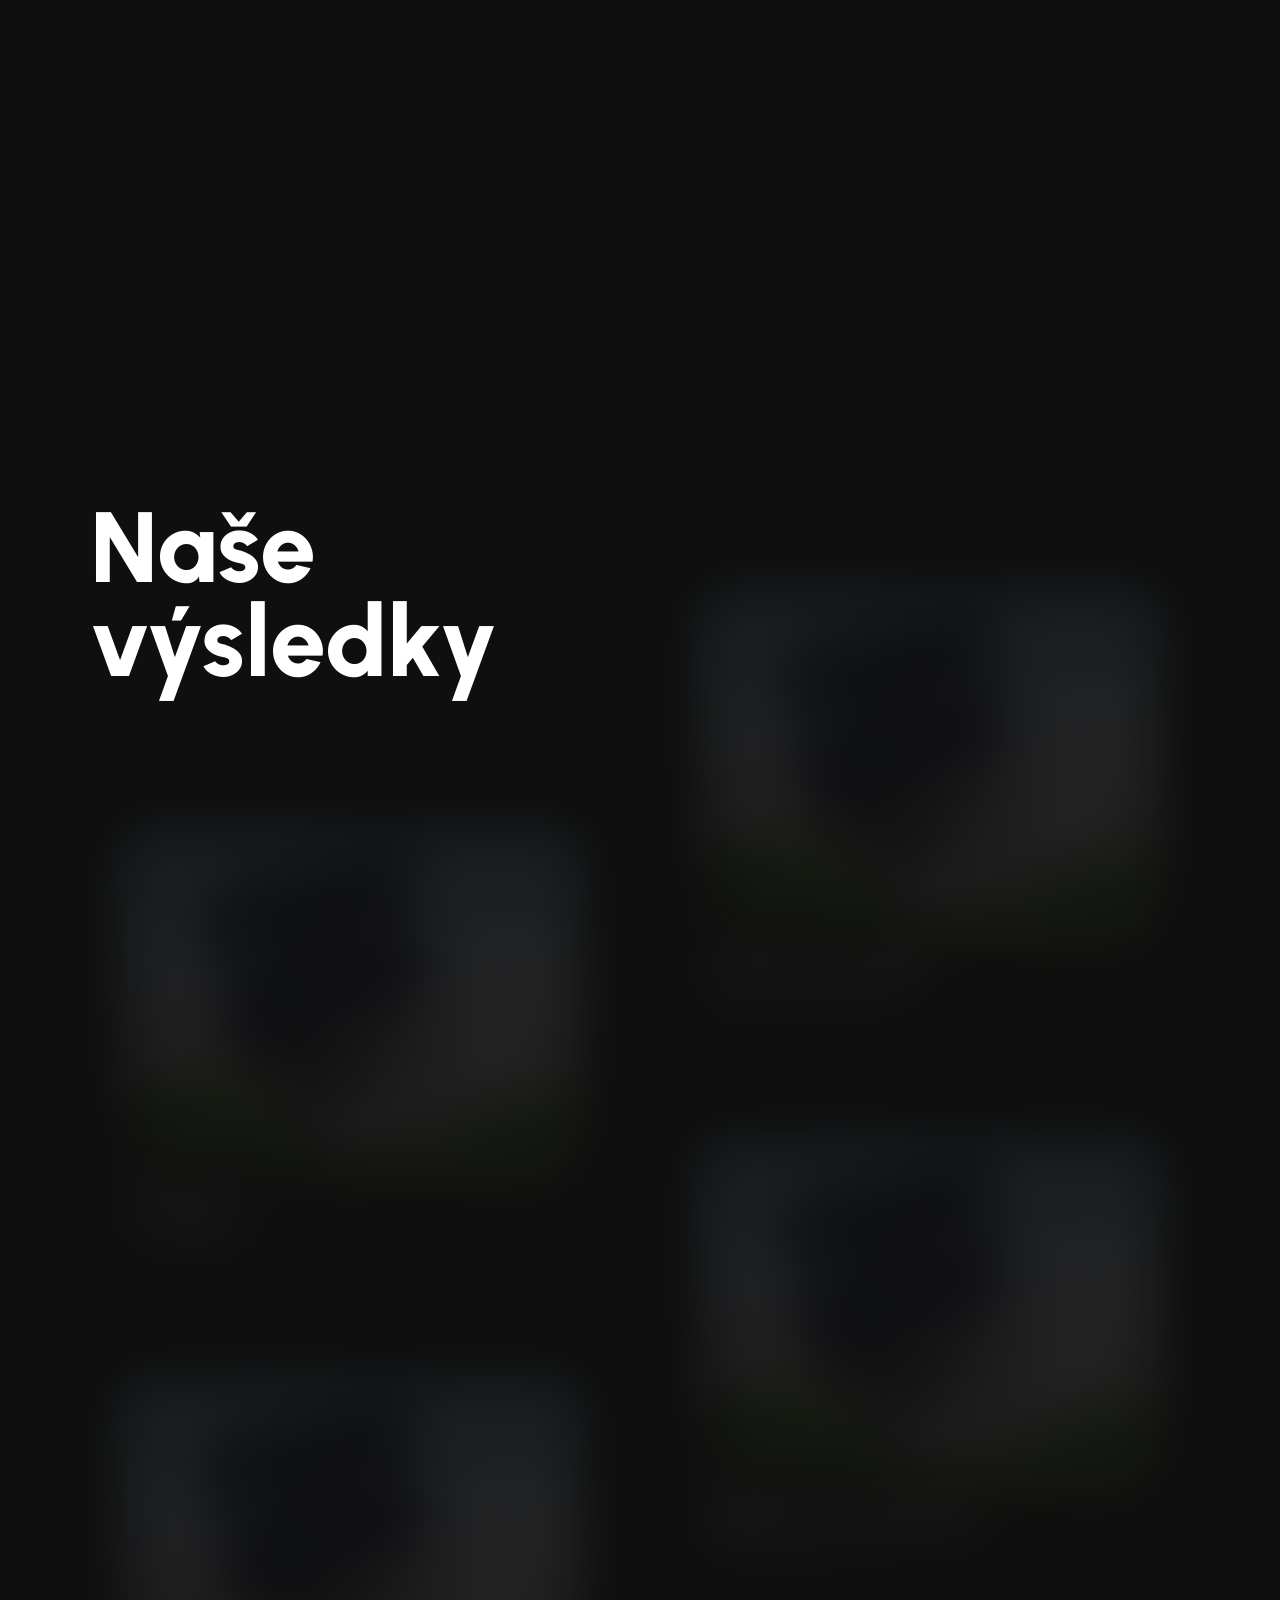
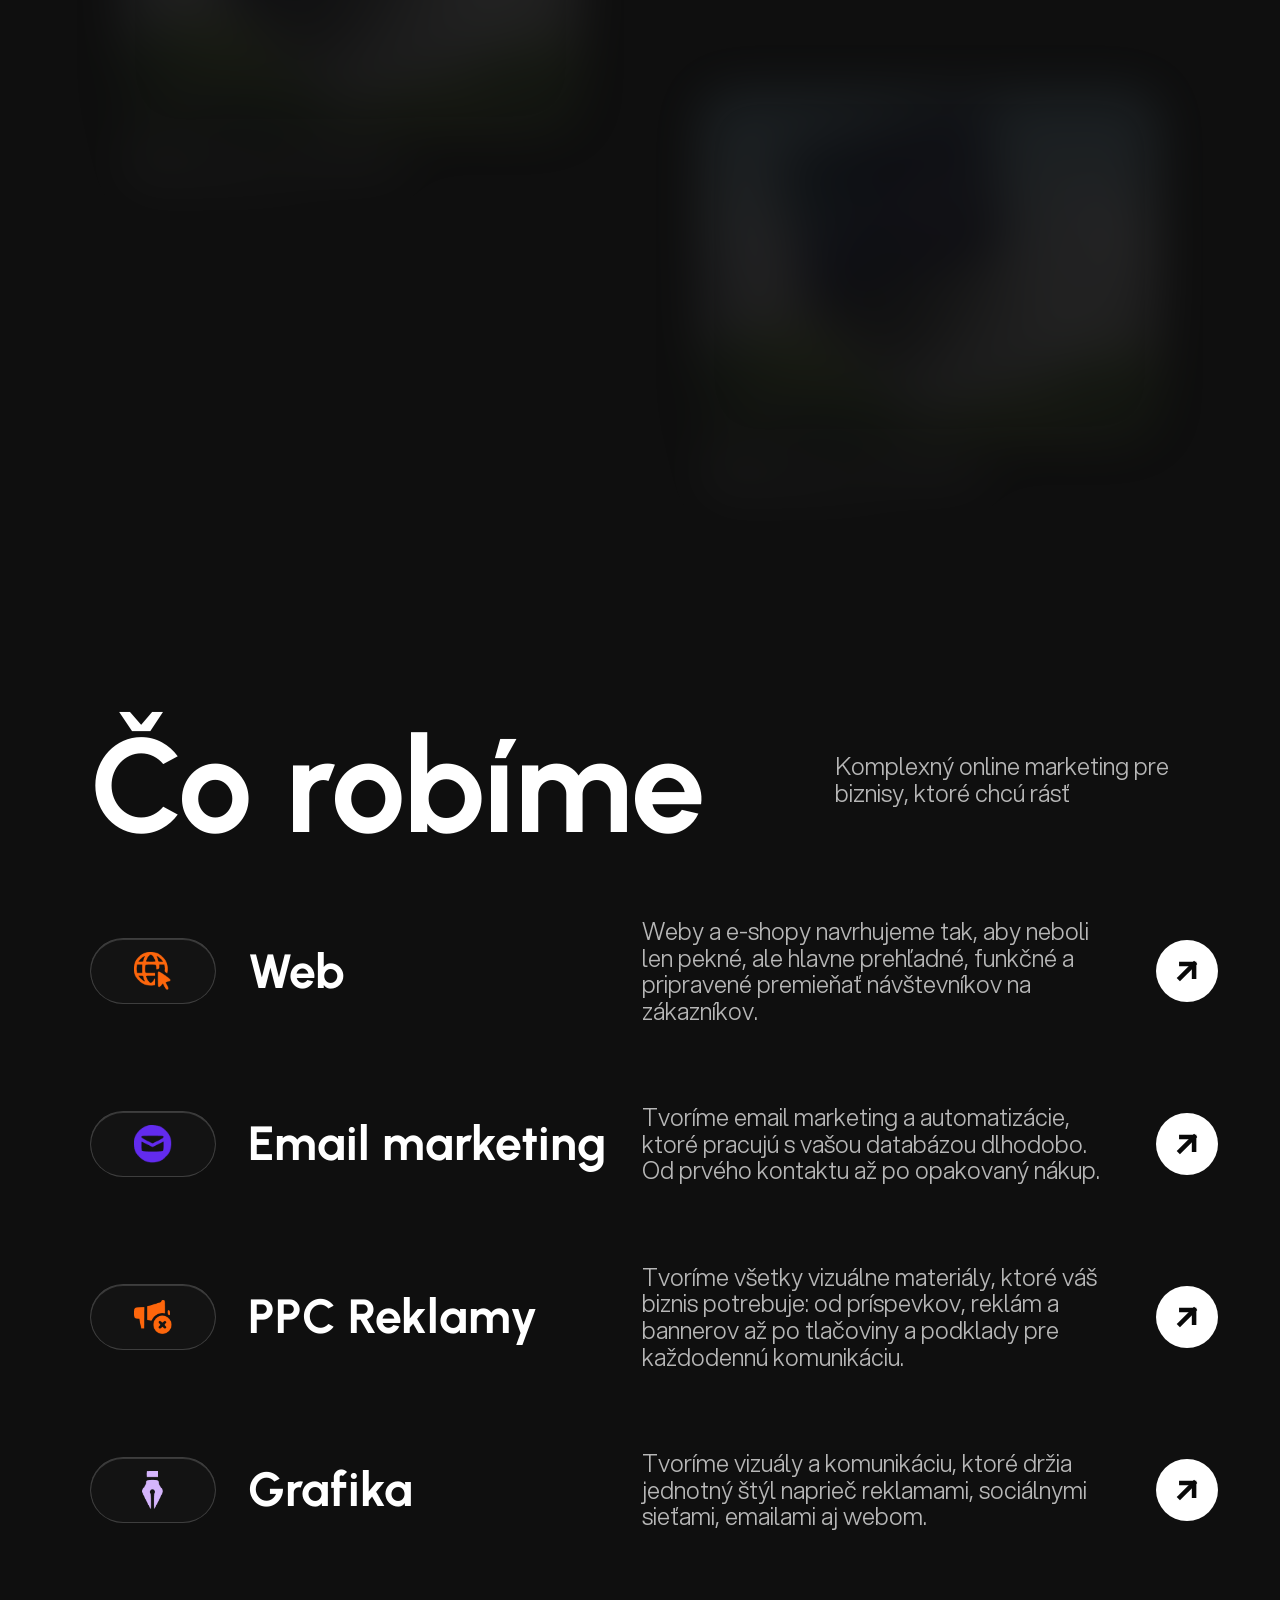
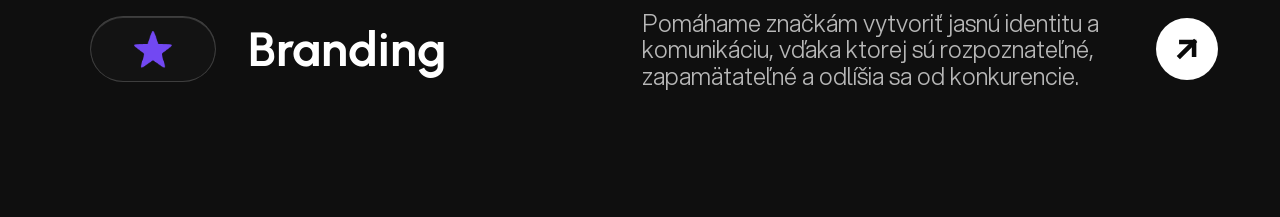
==== commit e81ee99f: "Add homepage service and results interactions" ====
--- a/index.html
+++ b/index.html
@@ -27,80 +27,36 @@
           <nav class="site-nav" aria-label="Primárna navigácia">
             <a href="/">Domov</a>
             <a href="about.html">O nás</a>
-            <a href="#sluzby">Služby</a>
+            <a href="sluzby.html">Služby</a>
             <a href="#kariera">Kariéra</a>
             <a href="blog.html">Blog</a>
           </nav>
 
-          <a class="button button--primary site-header-button" href="#sluzby">Pozrieť služby</a>
+          <a class="button button--primary site-header-button" href="sluzby.html">Pozrieť služby</a>
         </header>
 
         <div class="hero-badge hero-badge--web">
-          <svg
-            class="hero-badge-icon"
-            viewBox="0 0 24 24"
-            aria-hidden="true"
-          >
-            <circle cx="10.5" cy="10.5" r="8" />
-            <path d="M2.5 10.5h16" />
-            <path d="M10.5 2.5c2.4 2.3 3.5 5 3.5 8s-1.1 5.7-3.5 8" />
-            <path d="M10.5 2.5c-2.4 2.3-3.5 5-3.5 8s1.1 5.7 3.5 8" />
-            <path d="M16.8 16.4l4 1.3-2.1 1.2 1.5 2.6-2.1 1.2-1.5-2.6-2.1 1.2z" />
-          </svg>
+          <img class="hero-badge-icon" src="assets/icons/web.png" alt="" />
           <span>Web</span>
         </div>
 
         <div class="hero-badge hero-badge--branding">
-          <svg
-            class="hero-badge-icon hero-badge-icon--purple"
-            viewBox="0 0 24 24"
-            aria-hidden="true"
-          >
-            <path d="m12 2.5 2.8 6.1 6.7.8-5 4.6 1.3 6.6-5.8-3.4-5.8 3.4 1.3-6.6-5-4.6 6.7-.8z" />
-          </svg>
+          <img class="hero-badge-icon" src="assets/icons/branding.png" alt="" />
           <span>Branding</span>
         </div>
 
         <div class="hero-badge hero-badge--emaily">
-          <svg
-            class="hero-badge-icon hero-badge-icon--email"
-            viewBox="0 0 24 24"
-            aria-hidden="true"
-          >
-            <circle class="hero-badge-icon-fill" cx="12" cy="12" r="9" />
-            <path d="M6.8 9.2h10.4v6.3H6.8z" />
-            <path d="m6.8 9.2 5.2 3.9 5.2-3.9" />
-          </svg>
+          <img class="hero-badge-icon" src="assets/icons/email.png" alt="" />
           <span>Emaily</span>
         </div>
 
         <div class="hero-badge hero-badge--grafika">
-          <svg
-            class="hero-badge-icon hero-badge-icon--light"
-            viewBox="0 0 24 24"
-            aria-hidden="true"
-          >
-            <path d="M8.5 7h7" />
-            <path d="M10 7 7.8 18l4.2 3 4.2-3L14 7" />
-            <path d="M12 13v8" />
-            <path d="M9.5 3.5h5" />
-          </svg>
+          <img class="hero-badge-icon" src="assets/icons/grafika.png" alt="" />
           <span>Grafika</span>
         </div>
 
         <div class="hero-badge hero-badge--reklamy">
-          <svg
-            class="hero-badge-icon"
-            viewBox="0 0 24 24"
-            aria-hidden="true"
-          >
-            <path d="M4 13h3l8 4V7l-8 4H4z" />
-            <path d="M7 13v5.5" />
-            <path d="M15 10.5h3" />
-            <path d="M17.5 6.5 20 4" />
-            <path d="M17.5 14.5 20 17" />
-            <circle cx="19" cy="14" r="2.4" />
-          </svg>
+          <img class="hero-badge-icon" src="assets/icons/ppc.png" alt="" />
           <span>Reklamy</span>
         </div>
 
@@ -123,7 +79,7 @@
             volutpat ex. Donec blandit euismod felis pulvinar facilisis.
           </p>
 
-          <a class="button button--primary" href="#sluzby">Pozrieť služby</a>
+          <a class="button button--primary" href="sluzby.html">Pozrieť služby</a>
         </div>
       </div>
     </main>
@@ -268,7 +224,86 @@
         </div>
       </div>
     </section>
+    <section class="services-overview-section" id="sluzby" aria-labelledby="services-overview-title">
+      <div class="services-overview-header">
+        <h2 id="services-overview-title">Čo robíme</h2>
+        <p>Komplexný online marketing pre biznisy, ktoré chcú rásť</p>
+      </div>
+
+      <div class="services-overview-list">
+        <a class="service-row" href="sluzby.html">
+          <span class="content-badge service-icon" aria-hidden="true">
+            <img class="content-badge-icon" src="assets/icons/web.png" alt="" />
+          </span>
+          <strong>Web</strong>
+          <span class="service-copy">Weby a e-shopy navrhujeme tak, aby neboli len pekné, ale hlavne prehľadné, funkčné a pripravené premieňať návštevníkov na zákazníkov.</span>
+          <span class="service-arrow" aria-hidden="true">
+            <svg viewBox="0 0 24 24">
+              <path d="M7 17 17 7" />
+              <path d="M8 7h9v9" />
+            </svg>
+          </span>
+        </a>
+
+        <a class="service-row" href="sluzby.html">
+          <span class="content-badge service-icon" aria-hidden="true">
+            <img class="content-badge-icon" src="assets/icons/email.png" alt="" />
+          </span>
+          <strong>Email marketing</strong>
+          <span class="service-copy">Tvoríme email marketing a automatizácie, ktoré pracujú s vašou databázou dlhodobo. Od prvého kontaktu až po opakovaný nákup.</span>
+          <span class="service-arrow" aria-hidden="true">
+            <svg viewBox="0 0 24 24">
+              <path d="M7 17 17 7" />
+              <path d="M8 7h9v9" />
+            </svg>
+          </span>
+        </a>
+
+        <a class="service-row" href="sluzby.html">
+          <span class="content-badge service-icon" aria-hidden="true">
+            <img class="content-badge-icon" src="assets/icons/ppc.png" alt="" />
+          </span>
+          <strong>PPC Reklamy</strong>
+          <span class="service-copy">Tvoríme všetky vizuálne materiály, ktoré váš biznis potrebuje: od príspevkov, reklám a bannerov až po tlačoviny a podklady pre každodennú komunikáciu.</span>
+          <span class="service-arrow" aria-hidden="true">
+            <svg viewBox="0 0 24 24">
+              <path d="M7 17 17 7" />
+              <path d="M8 7h9v9" />
+            </svg>
+          </span>
+        </a>
+
+        <a class="service-row" href="sluzby.html">
+          <span class="content-badge service-icon" aria-hidden="true">
+            <img class="content-badge-icon" src="assets/icons/grafika.png" alt="" />
+          </span>
+          <strong>Grafika</strong>
+          <span class="service-copy">Tvoríme vizuály a komunikáciu, ktoré držia jednotný štýl naprieč reklamami, sociálnymi sieťami, emailami aj webom.</span>
+          <span class="service-arrow" aria-hidden="true">
+            <svg viewBox="0 0 24 24">
+              <path d="M7 17 17 7" />
+              <path d="M8 7h9v9" />
+            </svg>
+          </span>
+        </a>
+
+        <a class="service-row" href="sluzby.html">
+          <span class="content-badge service-icon" aria-hidden="true">
+            <img class="content-badge-icon" src="assets/icons/branding.png" alt="" />
+          </span>
+          <strong>Branding</strong>
+          <span class="service-copy">Pomáhame značkám vytvoriť jasnú identitu a komunikáciu, vďaka ktorej sú rozpoznateľné, zapamätateľné a odlíšia sa od konkurencie.</span>
+          <span class="service-arrow" aria-hidden="true">
+            <svg viewBox="0 0 24 24">
+              <path d="M7 17 17 7" />
+              <path d="M8 7h9v9" />
+            </svg>
+          </span>
+        </a>
+      </div>
+    </section>
     <script src="js/gradient-wave-text.js" defer></script>
+    <script src="js/project-reveal.js" defer></script>
     <script src="js/stats-counter.js" defer></script>
   </body>
 </html>
--- a/css/main.css
+++ b/css/main.css
@@ -92,6 +92,7 @@
   width: 20px;
   height: 20px;
   overflow: visible;
+  object-fit: contain;
   fill: none;
   stroke: #ff6b00;
   stroke-linecap: round;
--- a/css/pages/home.css
+++ b/css/pages/home.css
@@ -15,9 +15,21 @@
   overflow: hidden;
   border-radius: var(--hero-frame-radius);
   background:
-    radial-gradient(ellipse at 48% 48%, rgb(62 30 174 / 74%) 0%, transparent 46%),
-    radial-gradient(ellipse at 5% 86%, rgb(255 255 255 / 78%) 0%, transparent 38%),
-    radial-gradient(ellipse at 96% 82%, rgb(247 242 255 / 82%) 0%, transparent 36%),
+    radial-gradient(
+      ellipse at 48% 48%,
+      rgb(62 30 174 / 74%) 0%,
+      transparent 46%
+    ),
+    radial-gradient(
+      ellipse at 5% 86%,
+      rgb(255 255 255 / 78%) 0%,
+      transparent 38%
+    ),
+    radial-gradient(
+      ellipse at 96% 82%,
+      rgb(247 242 255 / 82%) 0%,
+      transparent 36%
+    ),
     linear-gradient(180deg, #09031a 0%, #170540 28%, #522fc7 56%, #f4efff 100%);
 }
 
@@ -140,6 +152,7 @@
   width: 23px;
   height: 23px;
   overflow: visible;
+  object-fit: contain;
   fill: none;
   stroke: #ff6b00;
   stroke-linecap: round;
@@ -194,12 +207,22 @@
 
 .logo-strip::before {
   left: 0;
-  background: linear-gradient(90deg, var(--logo-strip-bg) 0%, rgb(15 15 15 / 86%) 34%, transparent 100%);
+  background: linear-gradient(
+    90deg,
+    var(--logo-strip-bg) 0%,
+    rgb(15 15 15 / 86%) 34%,
+    transparent 100%
+  );
 }
 
 .logo-strip::after {
   right: 0;
-  background: linear-gradient(270deg, var(--logo-strip-bg) 0%, rgb(15 15 15 / 86%) 34%, transparent 100%);
+  background: linear-gradient(
+    270deg,
+    var(--logo-strip-bg) 0%,
+    rgb(15 15 15 / 86%) 34%,
+    transparent 100%
+  );
 }
 
 .logo-strip-track {
@@ -352,6 +375,20 @@
 
 .project-card {
   min-width: 0;
+  opacity: 1;
+  filter: blur(0);
+  transform: translateY(0) scale(1);
+  transform-origin: center top;
+  will-change: opacity, filter, transform;
+}
+
+@media (prefers-reduced-motion: reduce) {
+  .project-card {
+    opacity: 1;
+    filter: none;
+    transform: none;
+    transition: none;
+  }
 }
 
 .project-card-link {
@@ -419,6 +456,116 @@
   line-height: 1.08;
 }
 
+.services-overview-section {
+  background: var(--section-dark-bg);
+  color: var(--color-white);
+  padding: 96px var(--section-padding-x) 128px;
+}
+
+.services-overview-header {
+  display: grid;
+  grid-template-columns: minmax(0, 1fr) minmax(270px, 355px);
+  gap: 64px;
+  align-items: start;
+  max-width: 1290px;
+  margin: 0 auto 78px;
+}
+
+.services-overview-header h2 {
+  margin: 0;
+  font-family: var(--font-display);
+  font-size: clamp(100px, 10.4vw, 140px);
+  font-weight: 700;
+  letter-spacing: 0;
+  line-height: 0.82;
+}
+
+.services-overview-header p {
+  margin: 22px 0 0;
+  color: rgb(255 255 255 / 70%);
+  font-family: var(--font-secondary);
+  font-size: clamp(24px, 1.9vw, 24px);
+  font-weight: 300;
+  letter-spacing: 0;
+  line-height: 1.13;
+}
+
+.services-overview-list {
+  display: grid;
+  gap: 80px;
+  max-width: 1290px;
+  margin: 0 auto;
+}
+
+.service-row {
+  display: grid;
+  grid-template-columns: 124px minmax(360px, 0.86fr) minmax(480px, 1fr) 62px;
+  gap: 34px;
+  align-items: center;
+  color: inherit;
+  text-decoration: none;
+}
+
+.service-icon {
+  justify-content: center;
+  width: 124px;
+  height: 64px;
+  min-height: 64px;
+  padding: 0;
+}
+
+.service-icon .content-badge-icon {
+  width: 38px;
+  height: 38px;
+  fill: #cfadff;
+  stroke: #cfadff;
+  stroke-linecap: round;
+  stroke-linejoin: round;
+  stroke-width: 0.8;
+}
+
+.service-row strong {
+  font-family: var(--font-display);
+  font-size: clamp(44px, 3.8vw, 48px);
+  font-weight: 700;
+  letter-spacing: 0;
+  line-height: 0.95;
+}
+
+.service-copy {
+  color: rgb(255 255 255 / 70%);
+  font-family: var(--font-secondary);
+  font-size: clamp(22px, 1.85vw, 24px);
+  font-weight: 300;
+  letter-spacing: 0;
+  line-height: 1.12;
+}
+
+.service-arrow {
+  display: grid;
+  place-items: center;
+  justify-self: end;
+  width: 62px;
+  height: 62px;
+  border-radius: 999px;
+  color: #090909;
+  background: var(--color-white);
+}
+
+.service-arrow svg {
+  width: 34px;
+  height: 34px;
+  fill: none;
+  stroke: currentColor;
+  stroke-linecap: square;
+  stroke-linejoin: miter;
+  stroke-width: 3.2;
+}
+
+.service-row:hover .service-arrow {
+  transform: translate(4px, -4px);
+}
+
 @media (max-width: 900px) {
   :root {
     --section-padding-x: 24px;
@@ -470,6 +617,56 @@
 
   .project-card p {
     font-size: 20px;
+  }
+
+  .services-overview-section {
+    padding: 94px var(--section-padding-x) 108px;
+  }
+
+  .services-overview-header {
+    grid-template-columns: 1fr;
+    gap: 24px;
+    margin-bottom: 58px;
+  }
+
+  .services-overview-header p {
+    max-width: 430px;
+    margin-top: 0;
+  }
+
+  .services-overview-list {
+    gap: 54px;
+  }
+
+  .service-row {
+    grid-template-columns: 98px minmax(0, 1fr) 58px;
+    gap: 22px;
+  }
+
+  .service-icon {
+    width: 98px;
+    height: 56px;
+  }
+
+  .service-icon .content-badge-icon {
+    width: 32px;
+    height: 32px;
+  }
+
+  .service-copy {
+    grid-column: 2 / -1;
+    max-width: 620px;
+    font-size: 23px;
+  }
+
+  .service-arrow {
+    width: 58px;
+    height: 58px;
+  }
+
+  .service-arrow svg {
+    width: 31px;
+    height: 31px;
   }
 }
 
@@ -528,4 +725,58 @@
     margin-top: 6px;
     font-size: 18px;
   }
-}
+
+  .services-overview-section {
+    padding: 76px var(--section-padding-x) 82px;
+  }
+
+  .services-overview-header {
+    margin-bottom: 46px;
+  }
+
+  .services-overview-header h2 {
+    font-size: 68px;
+  }
+
+  .services-overview-header p,
+  .service-copy {
+    font-size: 19px;
+  }
+
+  .services-overview-list {
+    gap: 42px;
+  }
+
+  .service-row {
+    grid-template-columns: 76px minmax(0, 1fr) 48px;
+    gap: 16px;
+  }
+
+  .service-icon {
+    width: 76px;
+    height: 48px;
+  }
+
+  .service-icon .content-badge-icon {
+    width: 27px;
+    height: 27px;
+  }
+
+  .service-row strong {
+    font-size: 34px;
+  }
+
+  .service-copy {
+    grid-column: 1 / -1;
+  }
+
+  .service-arrow {
+    width: 48px;
+    height: 48px;
+  }
+
+  .service-arrow svg {
+    width: 26px;
+    height: 26px;
+  }
+}
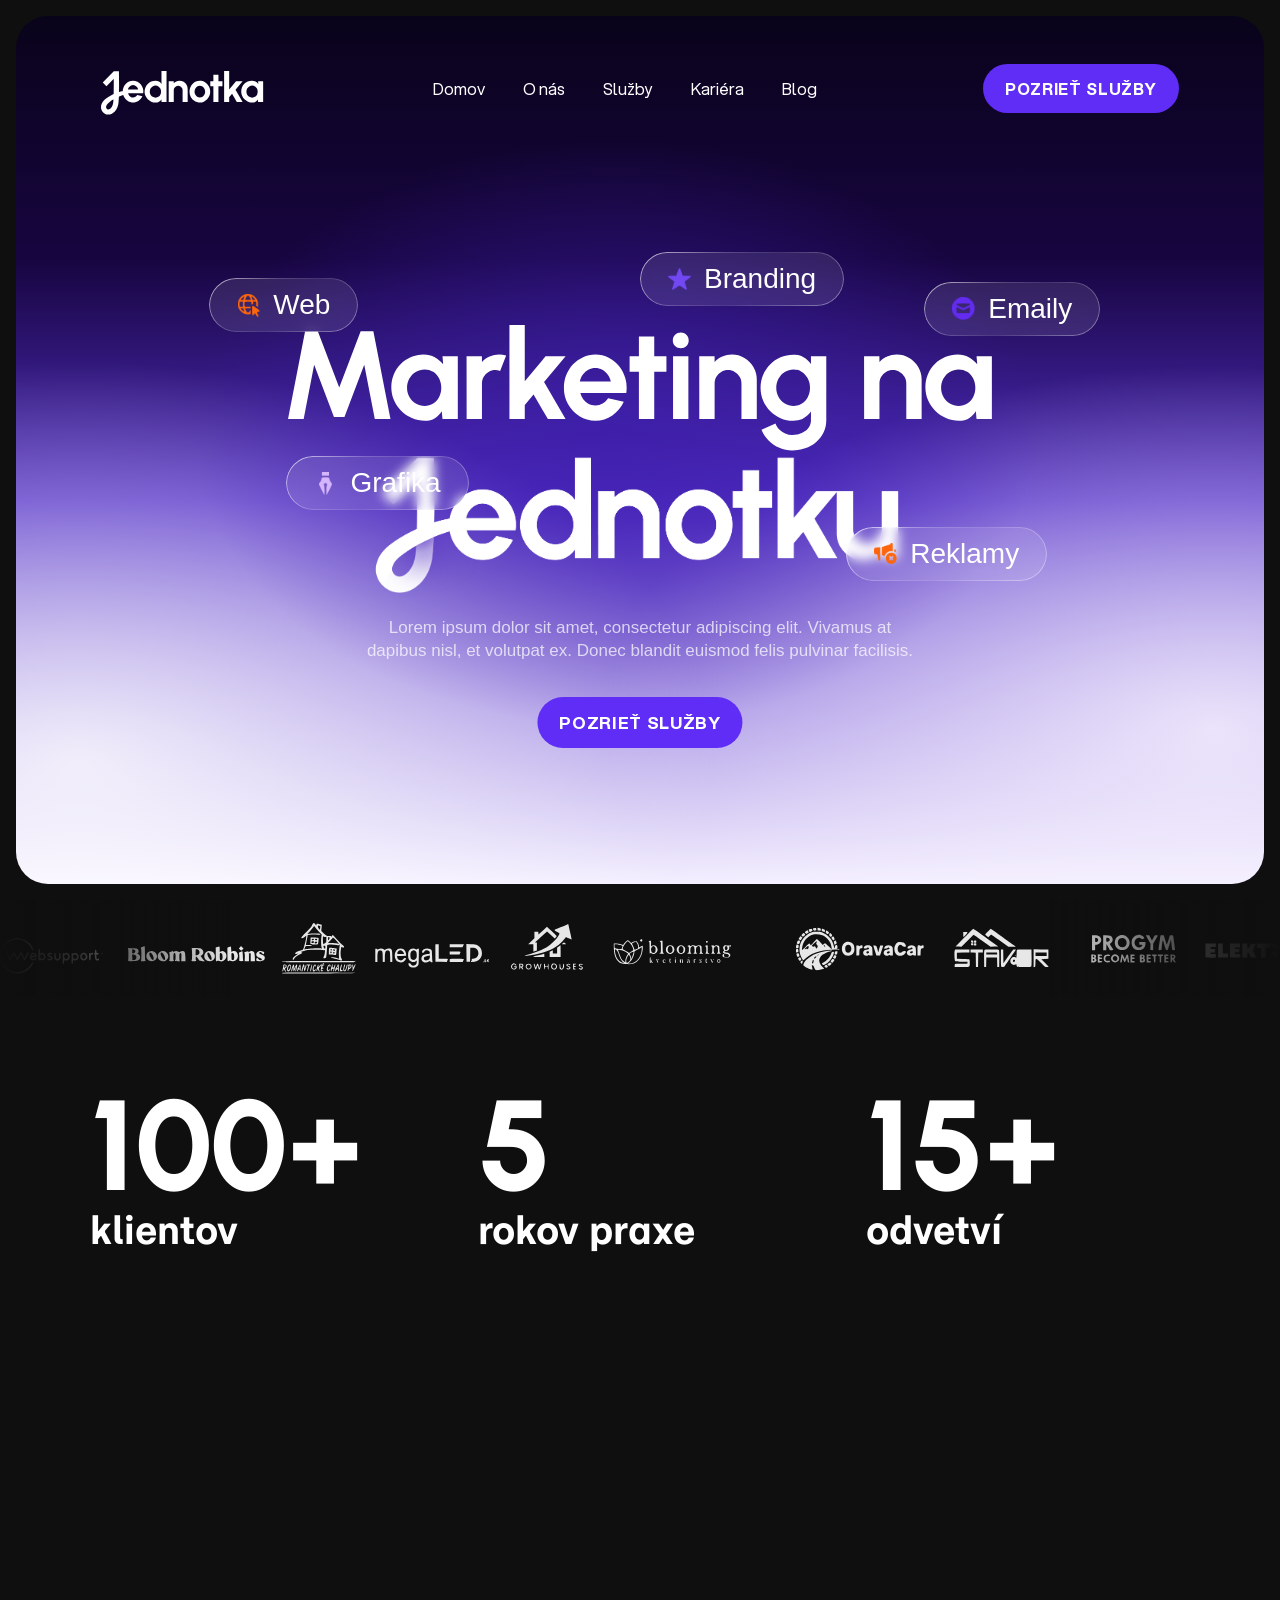
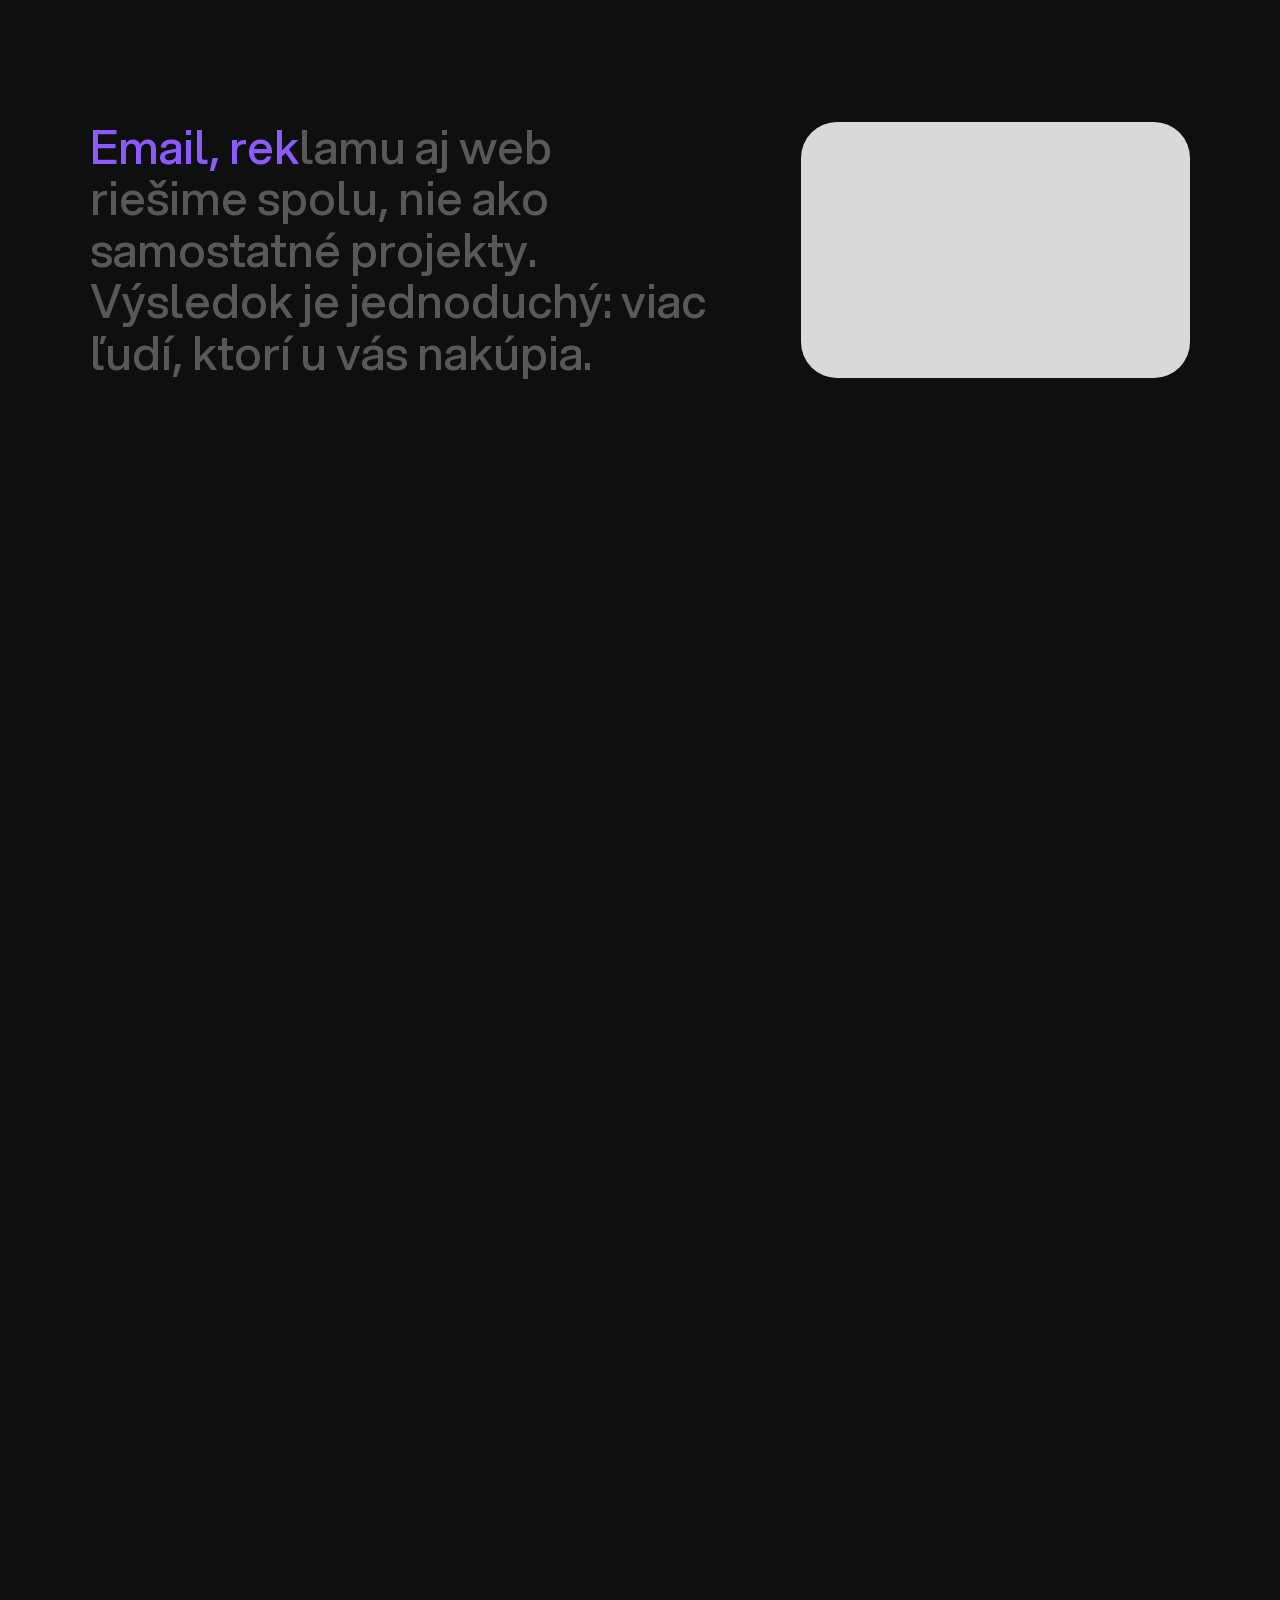
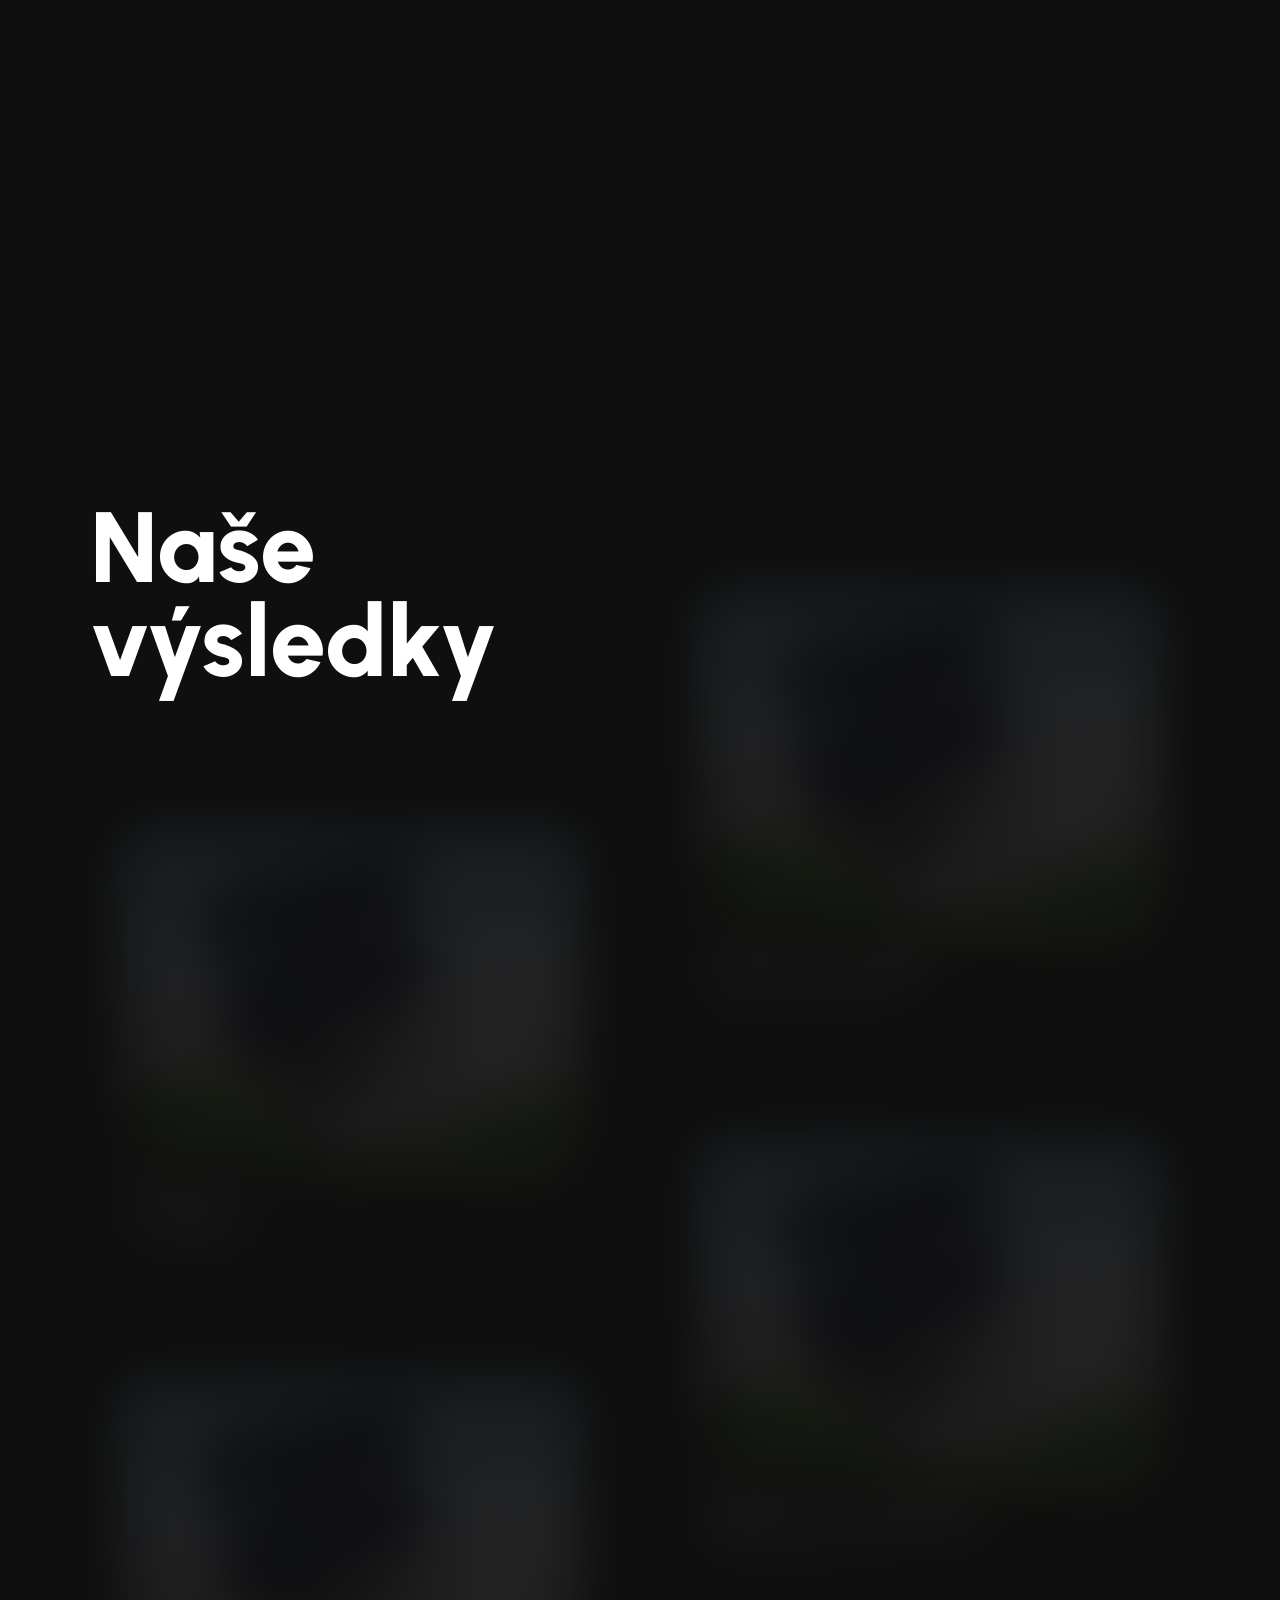
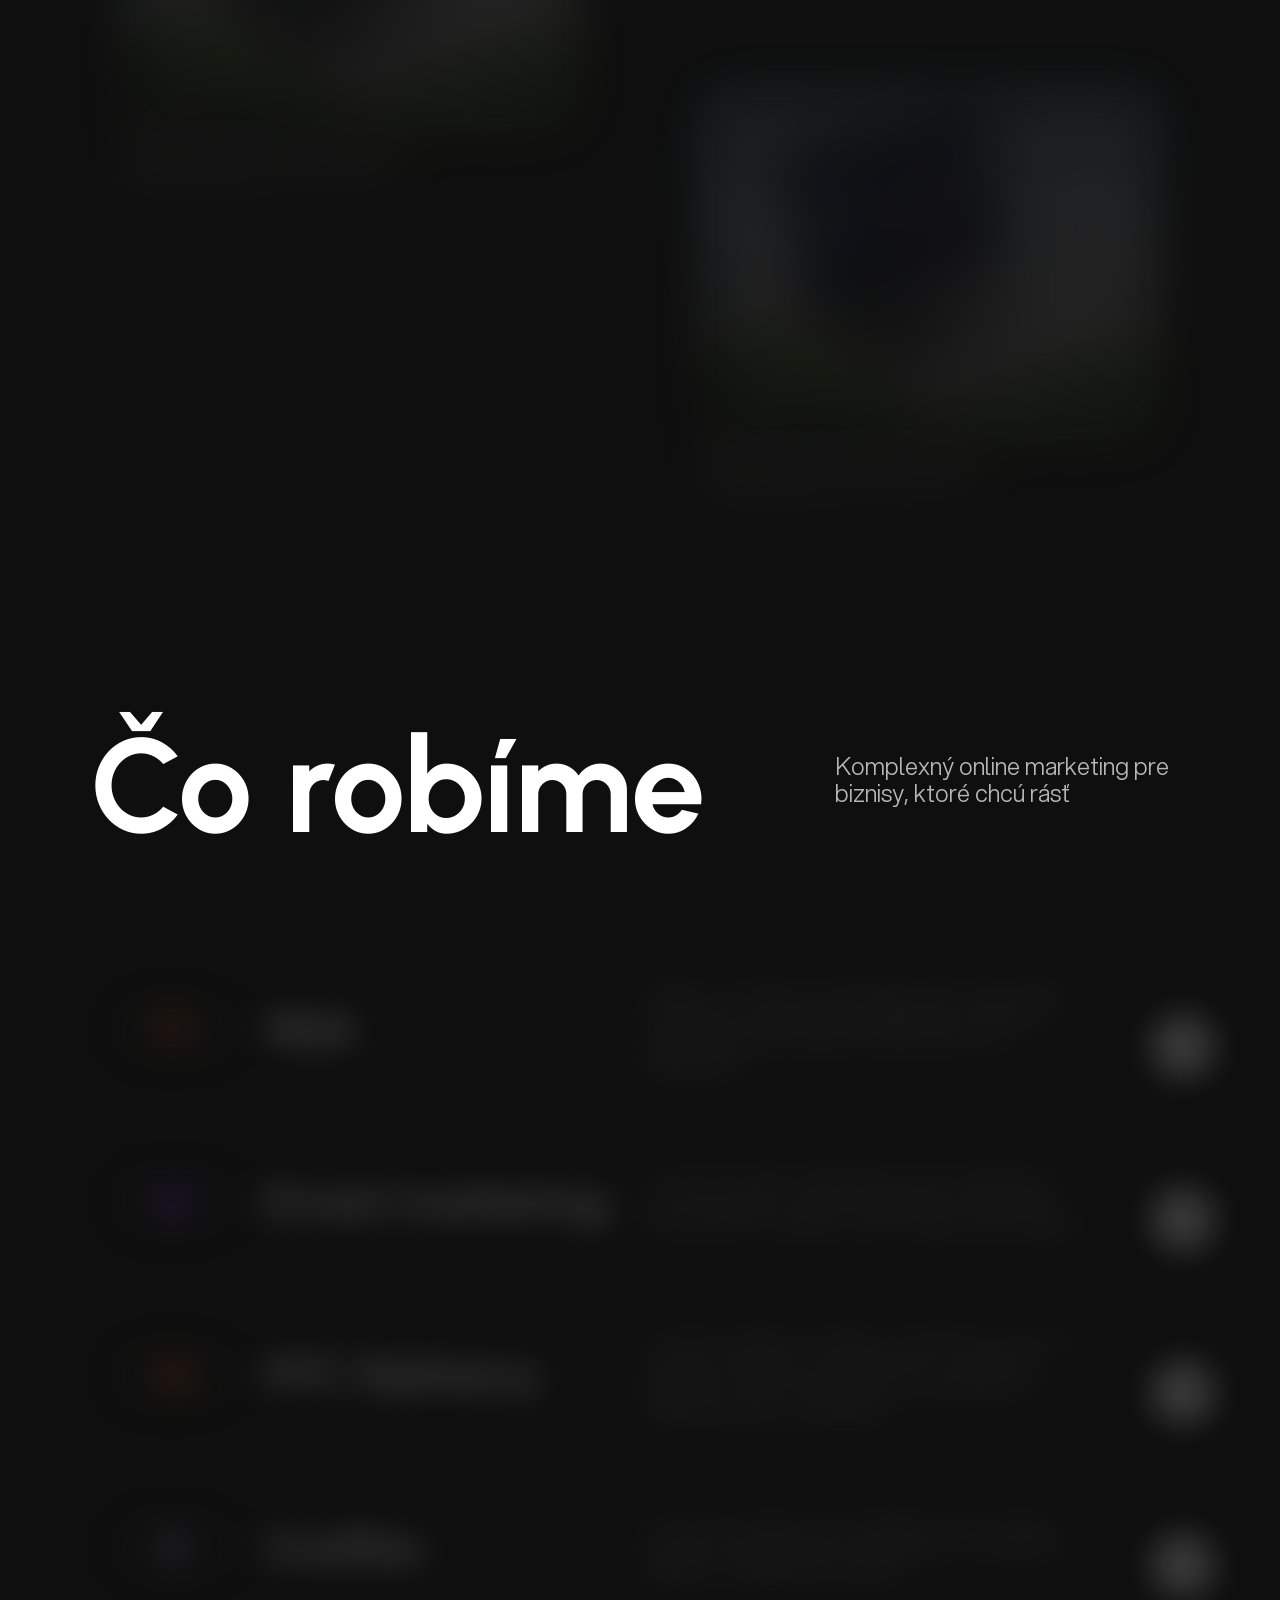
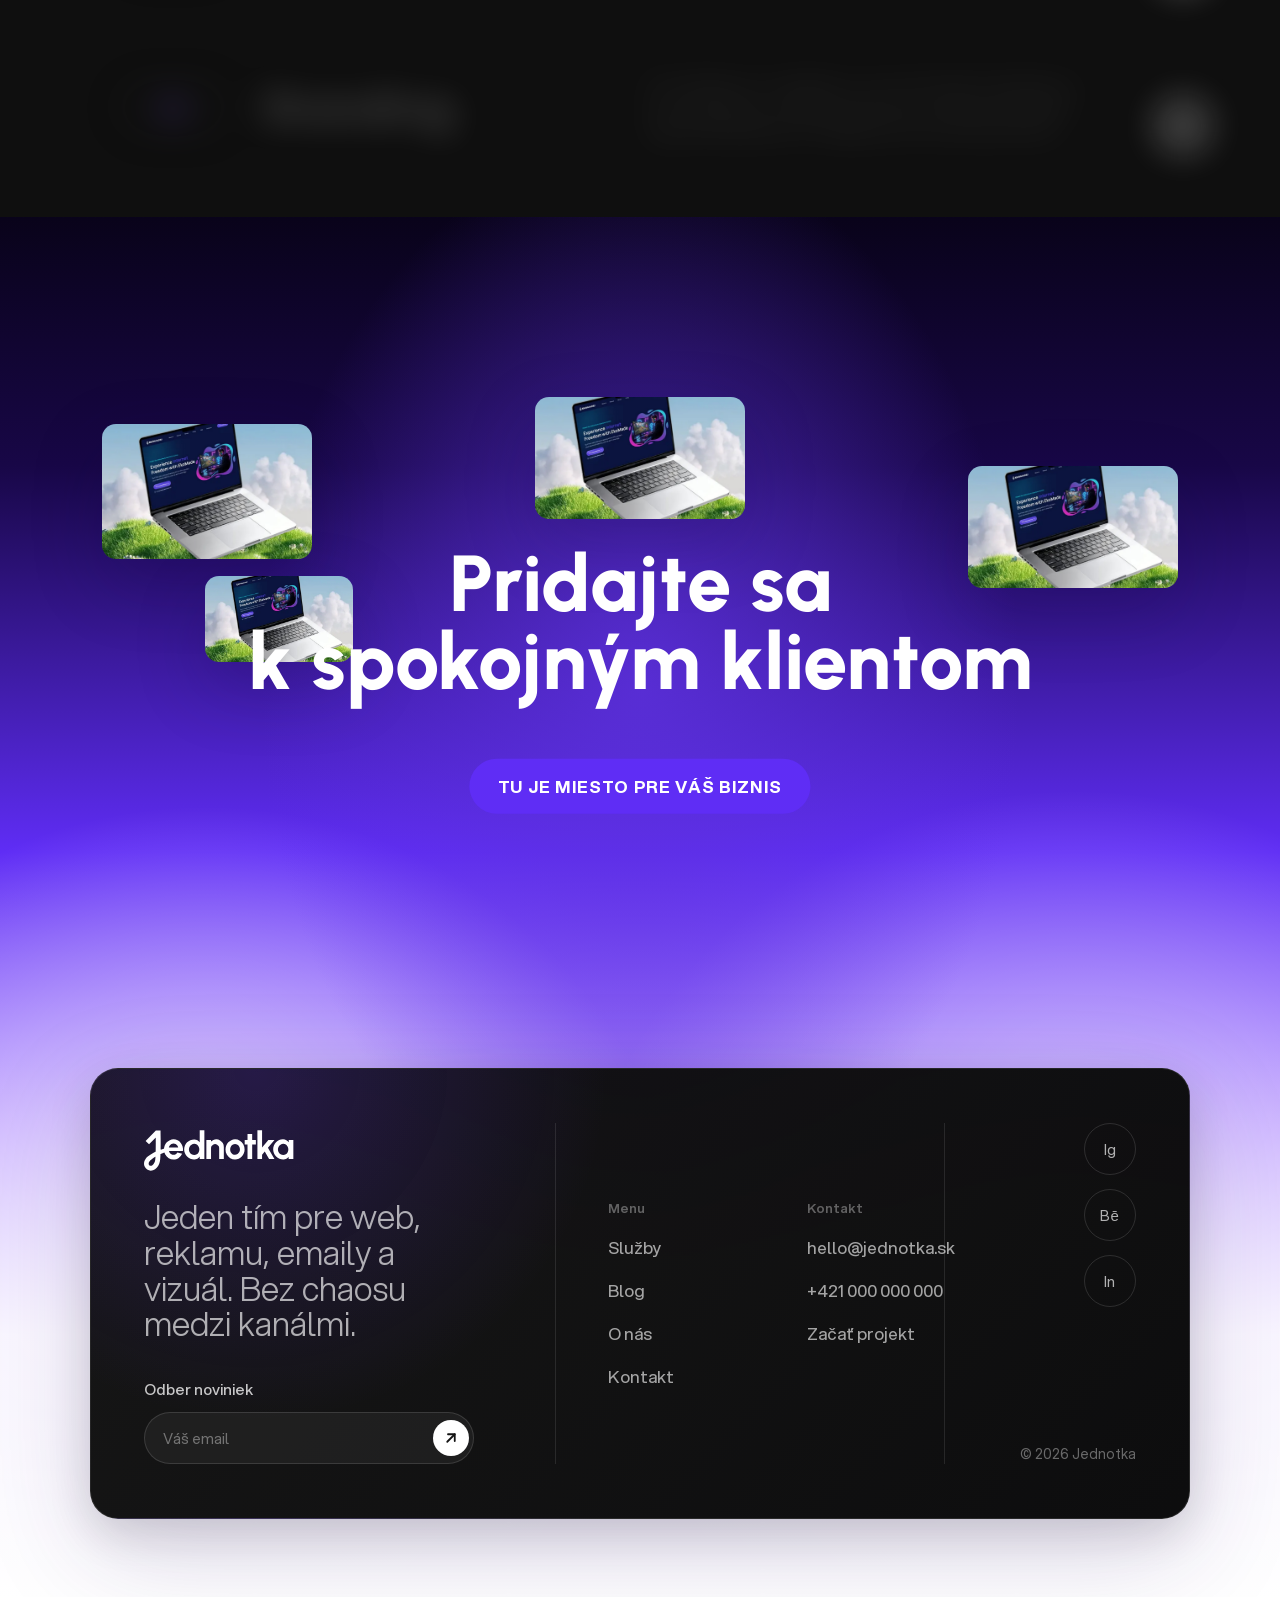
==== commit b1cddbf4: "Add clients CTA section with floating cards, footer, and reveal animations Co-Authored-By: Claude So" ====
--- a/index.html
+++ b/index.html
@@ -238,7 +238,7 @@
           <strong>Web</strong>
           <span class="service-copy">Weby a e-shopy navrhujeme tak, aby neboli len pekné, ale hlavne prehľadné, funkčné a pripravené premieňať návštevníkov na zákazníkov.</span>
           <span class="service-arrow" aria-hidden="true">
-            <svg viewBox="0 0 24 24">
+            <svg class="service-arrow-icon" viewBox="0 0 24 24">
               <path d="M7 17 17 7" />
               <path d="M8 7h9v9" />
             </svg>
@@ -252,7 +252,7 @@
           <strong>Email marketing</strong>
           <span class="service-copy">Tvoríme email marketing a automatizácie, ktoré pracujú s vašou databázou dlhodobo. Od prvého kontaktu až po opakovaný nákup.</span>
           <span class="service-arrow" aria-hidden="true">
-            <svg viewBox="0 0 24 24">
+            <svg class="service-arrow-icon" viewBox="0 0 24 24">
               <path d="M7 17 17 7" />
               <path d="M8 7h9v9" />
             </svg>
@@ -266,7 +266,7 @@
           <strong>PPC Reklamy</strong>
           <span class="service-copy">Tvoríme všetky vizuálne materiály, ktoré váš biznis potrebuje: od príspevkov, reklám a bannerov až po tlačoviny a podklady pre každodennú komunikáciu.</span>
           <span class="service-arrow" aria-hidden="true">
-            <svg viewBox="0 0 24 24">
+            <svg class="service-arrow-icon" viewBox="0 0 24 24">
               <path d="M7 17 17 7" />
               <path d="M8 7h9v9" />
             </svg>
@@ -280,7 +280,7 @@
           <strong>Grafika</strong>
           <span class="service-copy">Tvoríme vizuály a komunikáciu, ktoré držia jednotný štýl naprieč reklamami, sociálnymi sieťami, emailami aj webom.</span>
           <span class="service-arrow" aria-hidden="true">
-            <svg viewBox="0 0 24 24">
+            <svg class="service-arrow-icon" viewBox="0 0 24 24">
               <path d="M7 17 17 7" />
               <path d="M8 7h9v9" />
             </svg>
@@ -294,16 +294,92 @@
           <strong>Branding</strong>
           <span class="service-copy">Pomáhame značkám vytvoriť jasnú identitu a komunikáciu, vďaka ktorej sú rozpoznateľné, zapamätateľné a odlíšia sa od konkurencie.</span>
           <span class="service-arrow" aria-hidden="true">
-            <svg viewBox="0 0 24 24">
-              <path d="M7 17 17 7" />
-              <path d="M8 7h9v9" />
-            </svg>
-          </span>
-        </a>
-      </div>
+            <svg class="service-arrow-icon" viewBox="0 0 24 24">
+              <path d="M7 17 17 7" />
+              <path d="M8 7h9v9" />
+            </svg>
+          </span>
+        </a>
+      </div>
+    </section>
+    <section class="clients-cta-section" aria-labelledby="clients-cta-title">
+      <div class="cursor-trail-layer" aria-hidden="true"></div>
+
+      <div class="floating-project-card floating-project-card--one">
+        <img src="img/projects/placeholder.jpg" alt="" />
+      </div>
+      <div class="floating-project-card floating-project-card--two">
+        <img src="img/projects/placeholder.jpg" alt="" />
+      </div>
+      <div class="floating-project-card floating-project-card--three">
+        <img src="img/projects/placeholder.jpg" alt="" />
+      </div>
+      <div class="floating-project-card floating-project-card--four">
+        <img src="img/projects/placeholder.jpg" alt="" />
+      </div>
+      <div class="floating-project-card floating-project-card--five">
+        <img src="img/projects/placeholder.jpg" alt="" />
+      </div>
+      <div class="floating-project-card floating-project-card--six">
+        <img src="img/projects/placeholder.jpg" alt="" />
+      </div>
+
+      <div class="clients-cta-content">
+        <h2 id="clients-cta-title">Pridajte sa<br />k spokojným klientom</h2>
+        <a class="button button--primary" href="sluzby.html">Tu je miesto pre váš biznis</a>
+      </div>
+      <footer class="site-footer-card" aria-label="Päta stránky">
+        <div class="footer-brand">
+          <a class="footer-logo" href="index.html" aria-label="Jednotka">
+            <img src="assets/logo/Jednotka.svg" alt="" />
+          </a>
+          <p>Jeden tím pre web, reklamu, emaily a vizuál. Bez chaosu medzi kanálmi.</p>
+          <form class="footer-newsletter">
+            <label for="footer-email">Odber noviniek</label>
+            <div class="footer-newsletter-field">
+              <input id="footer-email" type="email" placeholder="Váš email" />
+              <button type="submit" aria-label="Odoslať">
+                <svg viewBox="0 0 24 24" aria-hidden="true">
+                  <path d="M7 17 17 7" />
+                  <path d="M8 7h9v9" />
+                </svg>
+              </button>
+            </div>
+          </form>
+        </div>
+
+        <div class="footer-nav-wrap">
+          <nav class="footer-nav" aria-label="Päta navigácia">
+            <div class="footer-nav-group">
+              <span>Menu</span>
+              <a href="sluzby.html">Služby</a>
+              <a href="blog.html">Blog</a>
+              <a href="about.html">O nás</a>
+              <a href="contact.html">Kontakt</a>
+            </div>
+            <div class="footer-nav-group">
+              <span>Kontakt</span>
+              <a href="mailto:hello@jednotka.sk">hello@jednotka.sk</a>
+              <a href="tel:+421000000000">+421 000 000 000</a>
+              <a href="contact.html">Začať projekt</a>
+            </div>
+          </nav>
+        </div>
+
+        <div class="footer-side">
+          <div class="footer-socials" aria-label="Sociálne siete">
+            <a href="#" aria-label="Instagram">Ig</a>
+            <a href="#" aria-label="Behance">Bē</a>
+            <a href="#" aria-label="LinkedIn">In</a>
+          </div>
+          <p>© 2026 Jednotka</p>
+        </div>
+      </footer>
     </section>
     <script src="js/gradient-wave-text.js" defer></script>
     <script src="js/project-reveal.js" defer></script>
+    <script src="js/services-reveal.js" defer></script>
+    <script src="js/floating-projects.js" defer></script>
     <script src="js/stats-counter.js" defer></script>
   </body>
 </html>
--- a/css/pages/home.css
+++ b/css/pages/home.css
@@ -383,6 +383,13 @@
 }
 
 @media (prefers-reduced-motion: reduce) {
+  .service-row {
+    opacity: 1;
+    filter: none;
+    transform: none;
+    transition: none;
+  }
+
   .project-card {
     opacity: 1;
     filter: none;
@@ -504,6 +511,11 @@
   align-items: center;
   color: inherit;
   text-decoration: none;
+  opacity: 1;
+  filter: blur(0);
+  transform: translateY(0) scale(1);
+  transform-origin: center;
+  will-change: opacity, filter, transform;
 }
 
 .service-icon {
@@ -550,20 +562,372 @@
   border-radius: 999px;
   color: #090909;
   background: var(--color-white);
-}
-
-.service-arrow svg {
-  width: 34px;
-  height: 34px;
+  transform: translate(var(--arrow-scroll-x, 0), var(--arrow-scroll-y, 0));
+  transition: background 180ms ease, transform 220ms ease;
+  will-change: transform;
+}
+
+.service-arrow-icon {
+  width: 32px;
+  height: 32px;
   fill: none;
   stroke: currentColor;
-  stroke-linecap: square;
-  stroke-linejoin: miter;
-  stroke-width: 3.2;
+  stroke-linecap: round;
+  stroke-linejoin: round;
+  stroke-width: 2.8;
+  transform: rotate(0deg);
+  transform-origin: center;
+  transition: transform 260ms cubic-bezier(0.16, 1, 0.3, 1);
 }
 
 .service-row:hover .service-arrow {
-  transform: translate(4px, -4px);
+  transform: translate(
+    calc(var(--arrow-scroll-x, 0px) + 3px),
+    calc(var(--arrow-scroll-y, 0px) - 3px)
+  );
+}
+
+.service-row:hover .service-arrow-icon {
+  transform: rotate(-45deg);
+}
+
+.clients-cta-section {
+  position: relative;
+  min-height: 1380px;
+  overflow: hidden;
+  color: var(--color-white);
+  background:
+    radial-gradient(ellipse at 50% 34%, rgb(93 49 221 / 82%) 0%, transparent 42%),
+    radial-gradient(ellipse at 16% 78%, rgb(255 255 255 / 82%) 0%, transparent 32%),
+    radial-gradient(ellipse at 84% 80%, rgb(255 255 255 / 70%) 0%, transparent 34%),
+    linear-gradient(180deg, #09031a 0%, #180747 18%, #5f2df5 46%, #b998ff 66%, #f5efff 81%, #ffffff 100%);
+  isolation: isolate;
+  perspective: 900px;
+}
+
+.cursor-trail-layer {
+  position: absolute;
+  inset: 0;
+  z-index: 0;
+  overflow: hidden;
+  pointer-events: none;
+}
+
+.cursor-trail-dot {
+  position: absolute;
+  width: var(--trail-size, 16px);
+  height: var(--trail-size, 16px);
+  border-radius: 999px;
+  background: radial-gradient(circle, rgb(255 255 255 / 66%) 0%, rgb(151 104 255 / 42%) 46%, transparent 74%);
+  mix-blend-mode: screen;
+  transform: translate(-50%, -50%) scale(1);
+  animation: cursor-trail-fade 980ms ease-out forwards;
+}
+
+@keyframes cursor-trail-fade {
+  to {
+    opacity: 0;
+    transform: translate(-50%, -50%) scale(4.8);
+  }
+}
+
+.clients-cta-content {
+  position: absolute;
+  top: 33.5%;
+  left: 50%;
+  z-index: 2;
+  display: grid;
+  justify-items: center;
+  width: min(920px, 100%);
+  gap: 58px;
+  padding: 0 var(--section-padding-x);
+  text-align: center;
+  transform: translate(-50%, -50%);
+}
+
+.clients-cta-content h2 {
+  margin: 0;
+  font-family: var(--font-display);
+  font-size: clamp(58px, 6.2vw, 80px);
+  font-weight: 800;
+  letter-spacing: 0;
+  line-height: 0.98;
+}
+
+.clients-cta-content .button {
+  --button-height: 55px;
+  --button-padding-x: 28px;
+  --button-font-size: 17px;
+}
+
+.floating-project-card {
+  position: absolute;
+  z-index: 1;
+  width: var(--card-width);
+  aspect-ratio: var(--card-ratio, 1.72);
+  overflow: hidden;
+  border-radius: var(--card-radius, 14px);
+  box-shadow: 0 24px 70px rgb(16 5 64 / 22%);
+  transform:
+    translate3d(
+      calc(var(--float-x, 0px) * var(--float-strength, 1)),
+      calc(var(--float-y, 0px) * var(--float-strength, 1)),
+      0
+    )
+    rotate(var(--card-rotate, 0deg));
+  transition: transform 260ms ease-out;
+  will-change: transform;
+}
+
+.site-footer-card {
+  position: absolute;
+  right: var(--section-padding-x);
+  bottom: 78px;
+  left: var(--section-padding-x);
+  z-index: 2;
+  display: grid;
+  grid-template-columns: minmax(300px, 1.08fr) minmax(390px, 1fr) auto;
+  gap: clamp(34px, 5.8vw, 82px);
+  align-items: stretch;
+  max-width: 1230px;
+  margin: 0 auto;
+  padding: clamp(38px, 4.2vw, 58px);
+  border: 1px solid rgb(255 255 255 / 10%);
+  border-radius: 28px;
+  color: var(--color-white);
+  background:
+    radial-gradient(circle at 15% 0%, rgb(95 45 245 / 22%) 0%, transparent 34%),
+    linear-gradient(135deg, rgb(18 18 18 / 98%), rgb(8 8 9 / 98%));
+  box-shadow: 0 32px 110px rgb(54 36 111 / 18%), 0 14px 44px rgb(0 0 0 / 14%);
+}
+
+.footer-logo {
+  display: block;
+  width: 152px;
+  margin-bottom: 28px;
+}
+
+.footer-logo img {
+  display: block;
+  width: 100%;
+  height: auto;
+}
+
+.footer-brand p {
+  max-width: 420px;
+  margin: 0 0 36px;
+  color: rgb(255 255 255 / 66%);
+  font-family: var(--font-secondary);
+  font-size: clamp(26px, 2.6vw, 34px);
+  font-weight: 300;
+  line-height: 1.08;
+}
+
+.footer-newsletter {
+  display: grid;
+  gap: 12px;
+  max-width: 330px;
+}
+
+.footer-newsletter label {
+  color: rgb(255 255 255 / 76%);
+  font-family: var(--font-secondary);
+  font-size: 15px;
+  font-weight: 500;
+}
+
+.footer-newsletter-field {
+  display: grid;
+  grid-template-columns: 1fr 40px;
+  align-items: center;
+  height: 50px;
+  border: 1px solid rgb(255 255 255 / 13%);
+  border-radius: 999px;
+  background: rgb(255 255 255 / 5%);
+}
+
+.footer-newsletter-field input {
+  min-width: 0;
+  height: 100%;
+  padding: 0 18px;
+  border: 0;
+  color: var(--color-white);
+  font: 400 15px/1 var(--font-secondary);
+  background: transparent;
+  outline: 0;
+}
+
+.footer-newsletter-field input::placeholder {
+  color: rgb(255 255 255 / 38%);
+}
+
+.footer-newsletter-field button {
+  display: grid;
+  place-items: center;
+  width: 36px;
+  height: 36px;
+  border: 0;
+  border-radius: 999px;
+  color: #141414;
+  background: var(--color-white);
+  cursor: pointer;
+  transition: transform 180ms ease, background 180ms ease;
+}
+
+.footer-newsletter-field button:hover {
+  background: rgb(209 182 255);
+  transform: translate(2px, -2px);
+}
+
+.footer-newsletter-field svg {
+  width: 18px;
+  height: 18px;
+  fill: none;
+  stroke: currentColor;
+  stroke-linecap: round;
+  stroke-linejoin: round;
+  stroke-width: 2.4;
+}
+
+.footer-nav-wrap {
+  display: grid;
+  align-items: center;
+  padding: 8px clamp(28px, 4vw, 58px);
+  border-right: 1px solid rgb(255 255 255 / 10%);
+  border-left: 1px solid rgb(255 255 255 / 10%);
+}
+
+.footer-nav {
+  display: grid;
+  grid-template-columns: repeat(2, minmax(135px, 1fr));
+  gap: clamp(34px, 5vw, 76px);
+}
+
+.footer-nav-group {
+  display: grid;
+  align-content: start;
+  gap: 18px;
+}
+
+.footer-nav-group span {
+  color: rgb(255 255 255 / 34%);
+  font-family: var(--font-secondary);
+  font-size: 13px;
+  font-weight: 600;
+  letter-spacing: 0;
+}
+
+.footer-nav a {
+  color: rgb(255 255 255 / 62%);
+  font-family: var(--font-secondary);
+  font-size: 17px;
+  font-weight: 450;
+  text-decoration: none;
+  transition: color 180ms ease, transform 180ms ease;
+}
+
+.footer-nav a:hover {
+  color: var(--color-white);
+  transform: translateX(3px);
+}
+
+.footer-side {
+  display: grid;
+  justify-items: end;
+  align-content: space-between;
+  gap: 28px;
+}
+
+.footer-side p {
+  margin: 0;
+  color: rgb(255 255 255 / 38%);
+  font-family: var(--font-secondary);
+  font-size: 14px;
+  font-weight: 400;
+}
+
+.footer-socials {
+  display: grid;
+  gap: 14px;
+}
+
+.footer-socials a {
+  display: grid;
+  place-items: center;
+  width: 50px;
+  height: 50px;
+  border: 1px solid rgb(255 255 255 / 13%);
+  border-radius: 999px;
+  color: rgb(255 255 255 / 68%);
+  font-family: var(--font-secondary);
+  font-size: 15px;
+  text-decoration: none;
+  transition: color 180ms ease, background 180ms ease, transform 180ms ease;
+}
+
+.footer-socials a:hover {
+  color: var(--color-white);
+  background: rgb(255 255 255 / 8%);
+  transform: translateY(-2px);
+}
+
+.floating-project-card img {
+  display: block;
+  width: 100%;
+  height: 100%;
+  object-fit: cover;
+}
+
+.floating-project-card--one {
+  --card-width: 210px;
+  --card-ratio: 1.55;
+  --float-strength: -0.7;
+  top: 15%;
+  left: 8%;
+}
+
+.floating-project-card--two {
+  --card-width: 148px;
+  --float-strength: 0.9;
+  top: 26%;
+  left: 16%;
+}
+
+.floating-project-card--three {
+  --card-width: 210px;
+  --float-strength: 0.45;
+  top: 13%;
+  left: 50%;
+  transform:
+    translateX(-50%)
+    translate3d(
+      calc(var(--float-x, 0px) * var(--float-strength, 1)),
+      calc(var(--float-y, 0px) * var(--float-strength, 1)),
+      0
+    );
+}
+
+.floating-project-card--four {
+  --card-width: 210px;
+  --float-strength: -0.6;
+  top: 18%;
+  right: 8%;
+}
+
+.floating-project-card--five {
+  --card-width: 145px;
+  --float-strength: 0.8;
+  display: none;
+  bottom: 34%;
+  left: 7%;
+}
+
+.floating-project-card--six {
+  --card-width: 160px;
+  --float-strength: -0.85;
+  display: none;
+  right: 9%;
+  bottom: 33%;
 }
 
 @media (max-width: 900px) {
@@ -664,9 +1028,81 @@
     height: 58px;
   }
 
-  .service-arrow svg {
+  .service-arrow-icon {
     width: 31px;
     height: 31px;
+  }
+
+  .clients-cta-section {
+    min-height: 1260px;
+  }
+
+  .clients-cta-content {
+    top: 31.5%;
+    gap: 48px;
+  }
+
+  .floating-project-card--one {
+    --card-width: 170px;
+    top: 13%;
+    left: 4%;
+  }
+
+  .floating-project-card--two {
+    --card-width: 118px;
+    top: 25%;
+    left: 11%;
+  }
+
+  .floating-project-card--three {
+    --card-width: 170px;
+    top: 12%;
+  }
+
+  .floating-project-card--four {
+    --card-width: 170px;
+    top: 16%;
+    right: 4%;
+  }
+
+  .floating-project-card--five {
+    --card-width: 118px;
+    bottom: 36%;
+    left: 4%;
+  }
+
+  .floating-project-card--six {
+    --card-width: 130px;
+    bottom: 35%;
+    right: 5%;
+  }
+
+  .site-footer-card {
+    grid-template-columns: 1fr;
+    gap: 34px;
+    bottom: 58px;
+    padding: 42px;
+  }
+
+  .footer-nav-wrap {
+    padding: 30px 0;
+    border-top: 1px solid rgb(255 255 255 / 10%);
+    border-right: 0;
+    border-bottom: 1px solid rgb(255 255 255 / 10%);
+    border-left: 0;
+  }
+
+  .footer-nav {
+    grid-template-columns: repeat(2, minmax(120px, 1fr));
+  }
+
+  .footer-side {
+    justify-items: start;
+    align-content: start;
+  }
+
+  .footer-socials {
+    display: flex;
   }
 }
 
@@ -775,8 +1211,86 @@
     height: 48px;
   }
 
-  .service-arrow svg {
+  .service-arrow-icon {
     width: 26px;
     height: 26px;
   }
-}
+
+  .clients-cta-section {
+    min-height: 1180px;
+  }
+
+  .clients-cta-content {
+    gap: 38px;
+    top: 29%;
+  }
+
+  .clients-cta-content h2 {
+    font-size: 44px;
+  }
+
+  .clients-cta-content .button {
+    --button-height: 48px;
+    --button-padding-x: 18px;
+    --button-font-size: 13px;
+  }
+
+  .floating-project-card--one {
+    --card-width: 130px;
+    top: 11%;
+    left: 4%;
+  }
+
+  .floating-project-card--two,
+  .floating-project-card--five,
+  .floating-project-card--six {
+    display: none;
+  }
+
+  .floating-project-card--three {
+    --card-width: 132px;
+    top: 13%;
+  }
+
+  .floating-project-card--four {
+    --card-width: 132px;
+    top: 11%;
+    right: 4%;
+  }
+
+  .site-footer-card {
+    right: 16px;
+    bottom: 24px;
+    left: 16px;
+    padding: 28px;
+    border-radius: 22px;
+  }
+
+  .footer-logo {
+    width: 132px;
+    margin-bottom: 20px;
+  }
+
+  .footer-brand p {
+    margin-bottom: 26px;
+    font-size: 22px;
+  }
+
+  .footer-nav {
+    grid-template-columns: 1fr;
+    gap: 18px;
+  }
+
+  .footer-nav-wrap {
+    padding: 26px 0;
+  }
+
+  .footer-side {
+    gap: 18px;
+  }
+
+  .footer-socials a {
+    width: 42px;
+    height: 42px;
+  }
+}
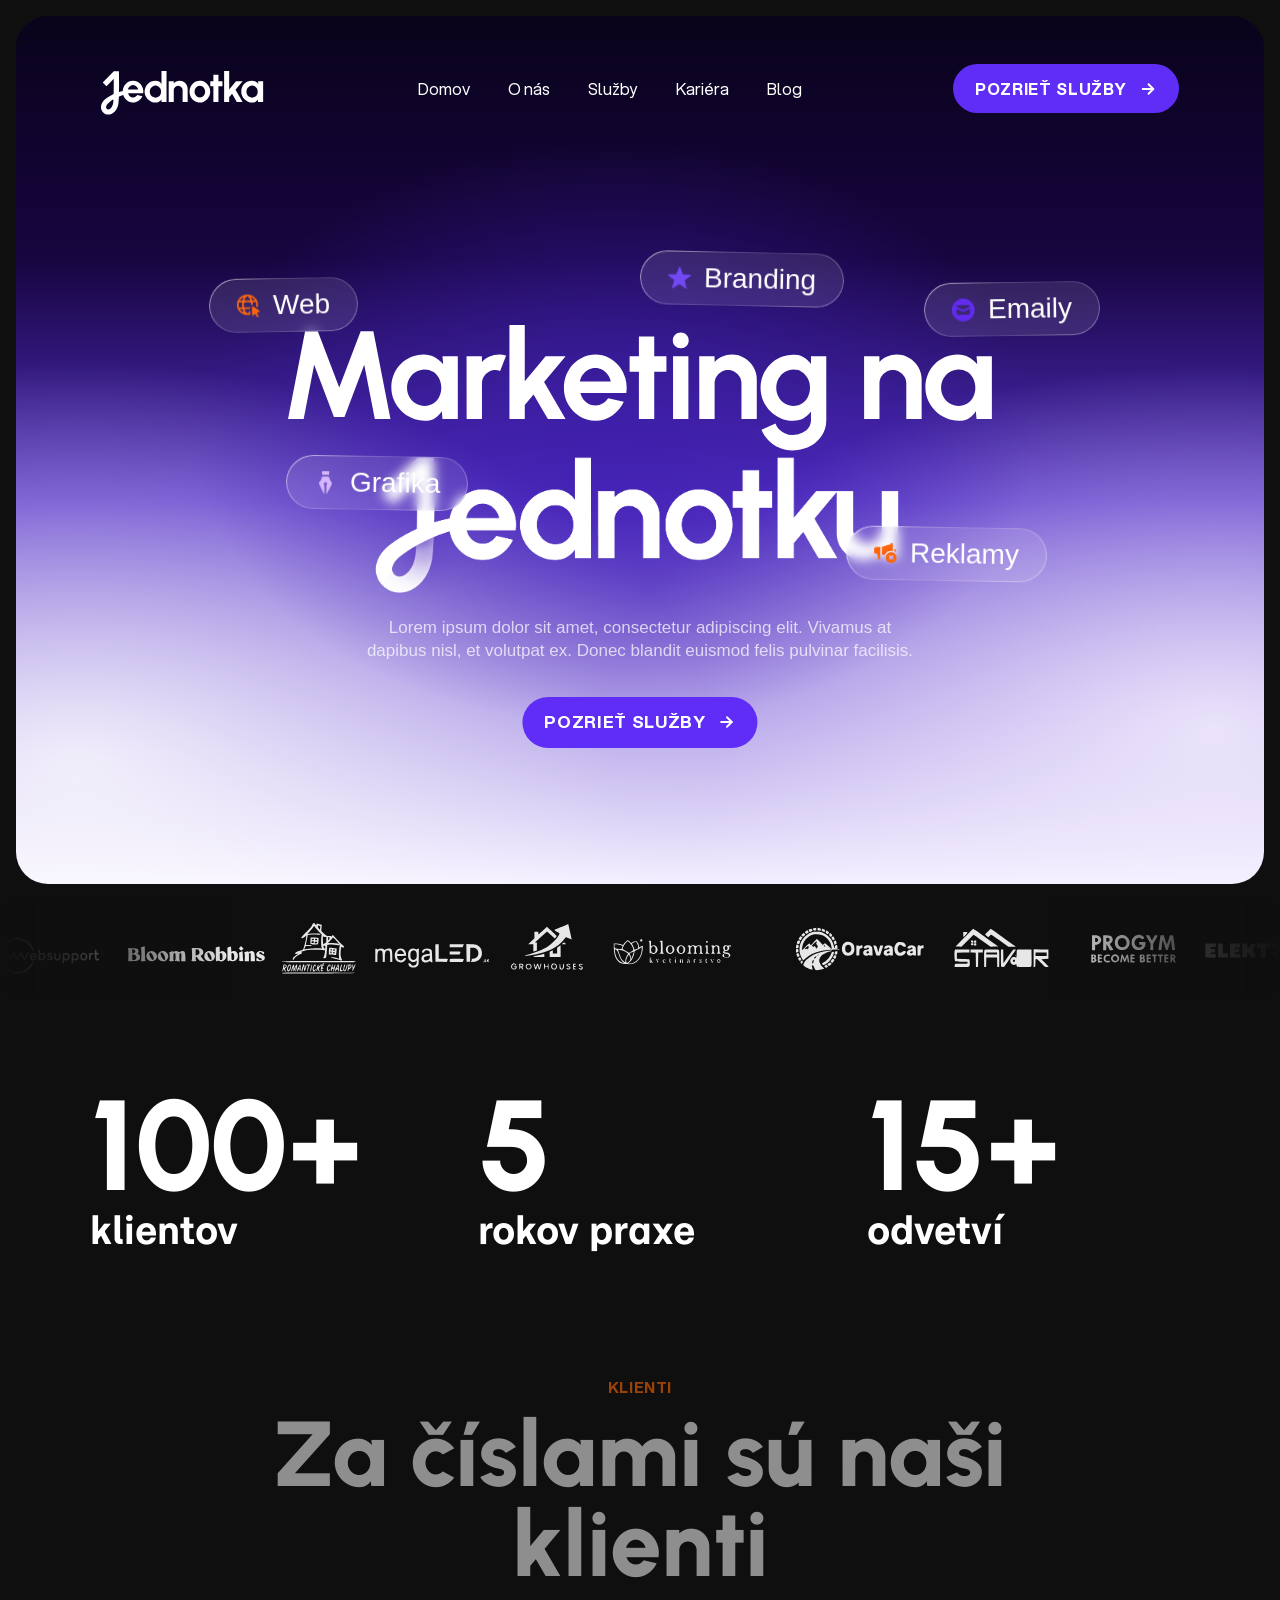
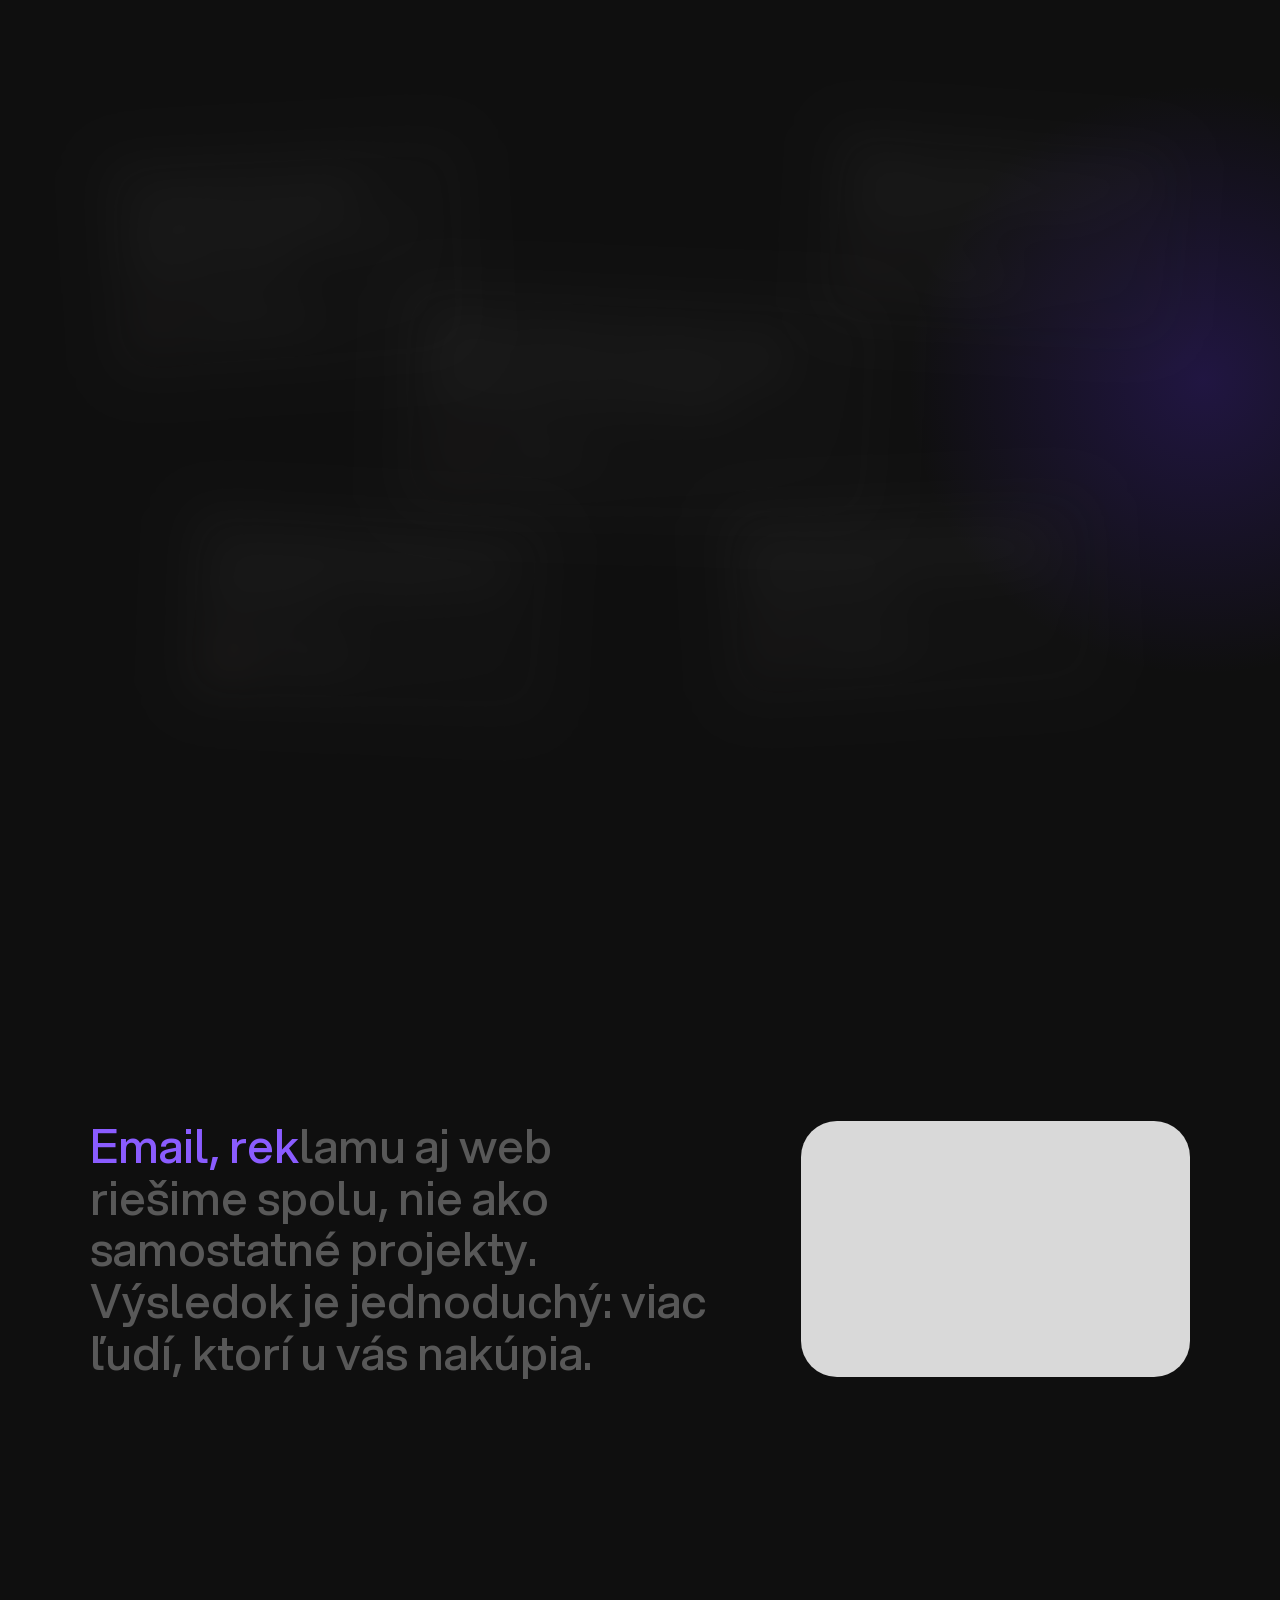
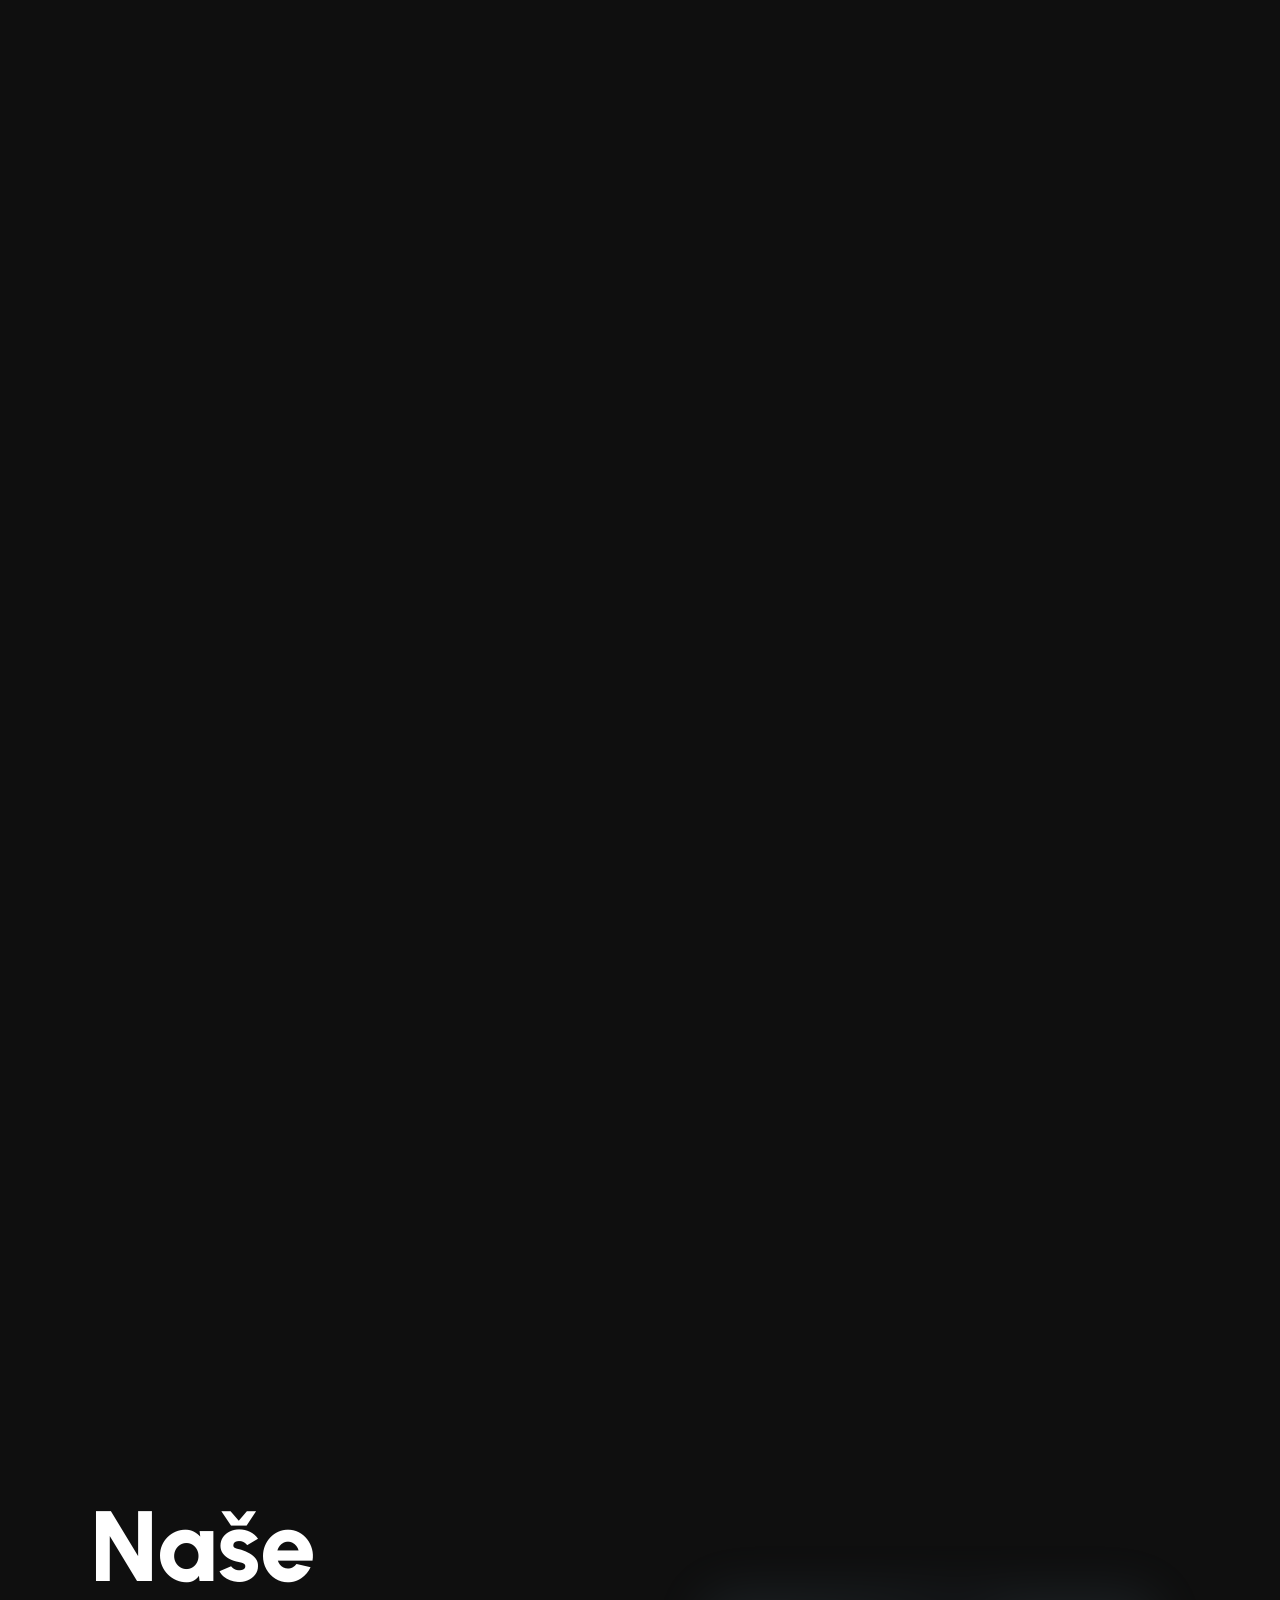
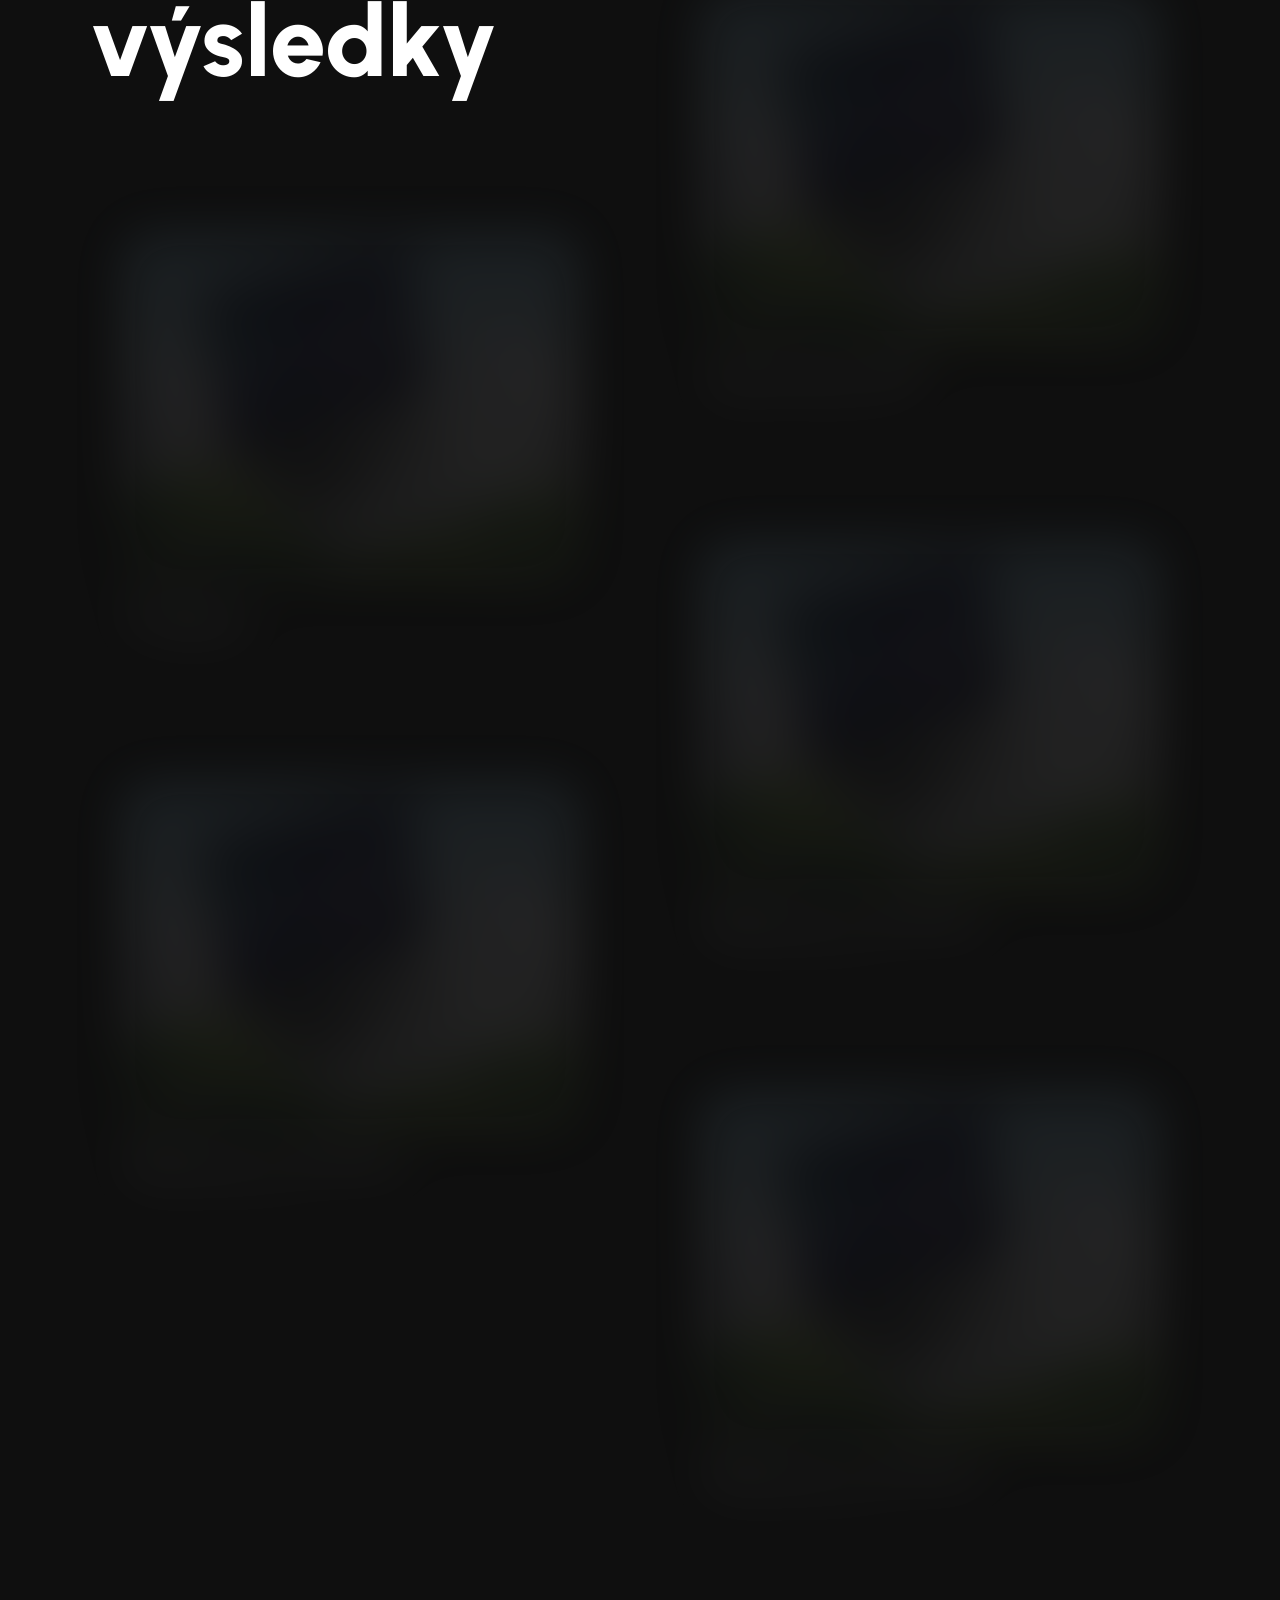
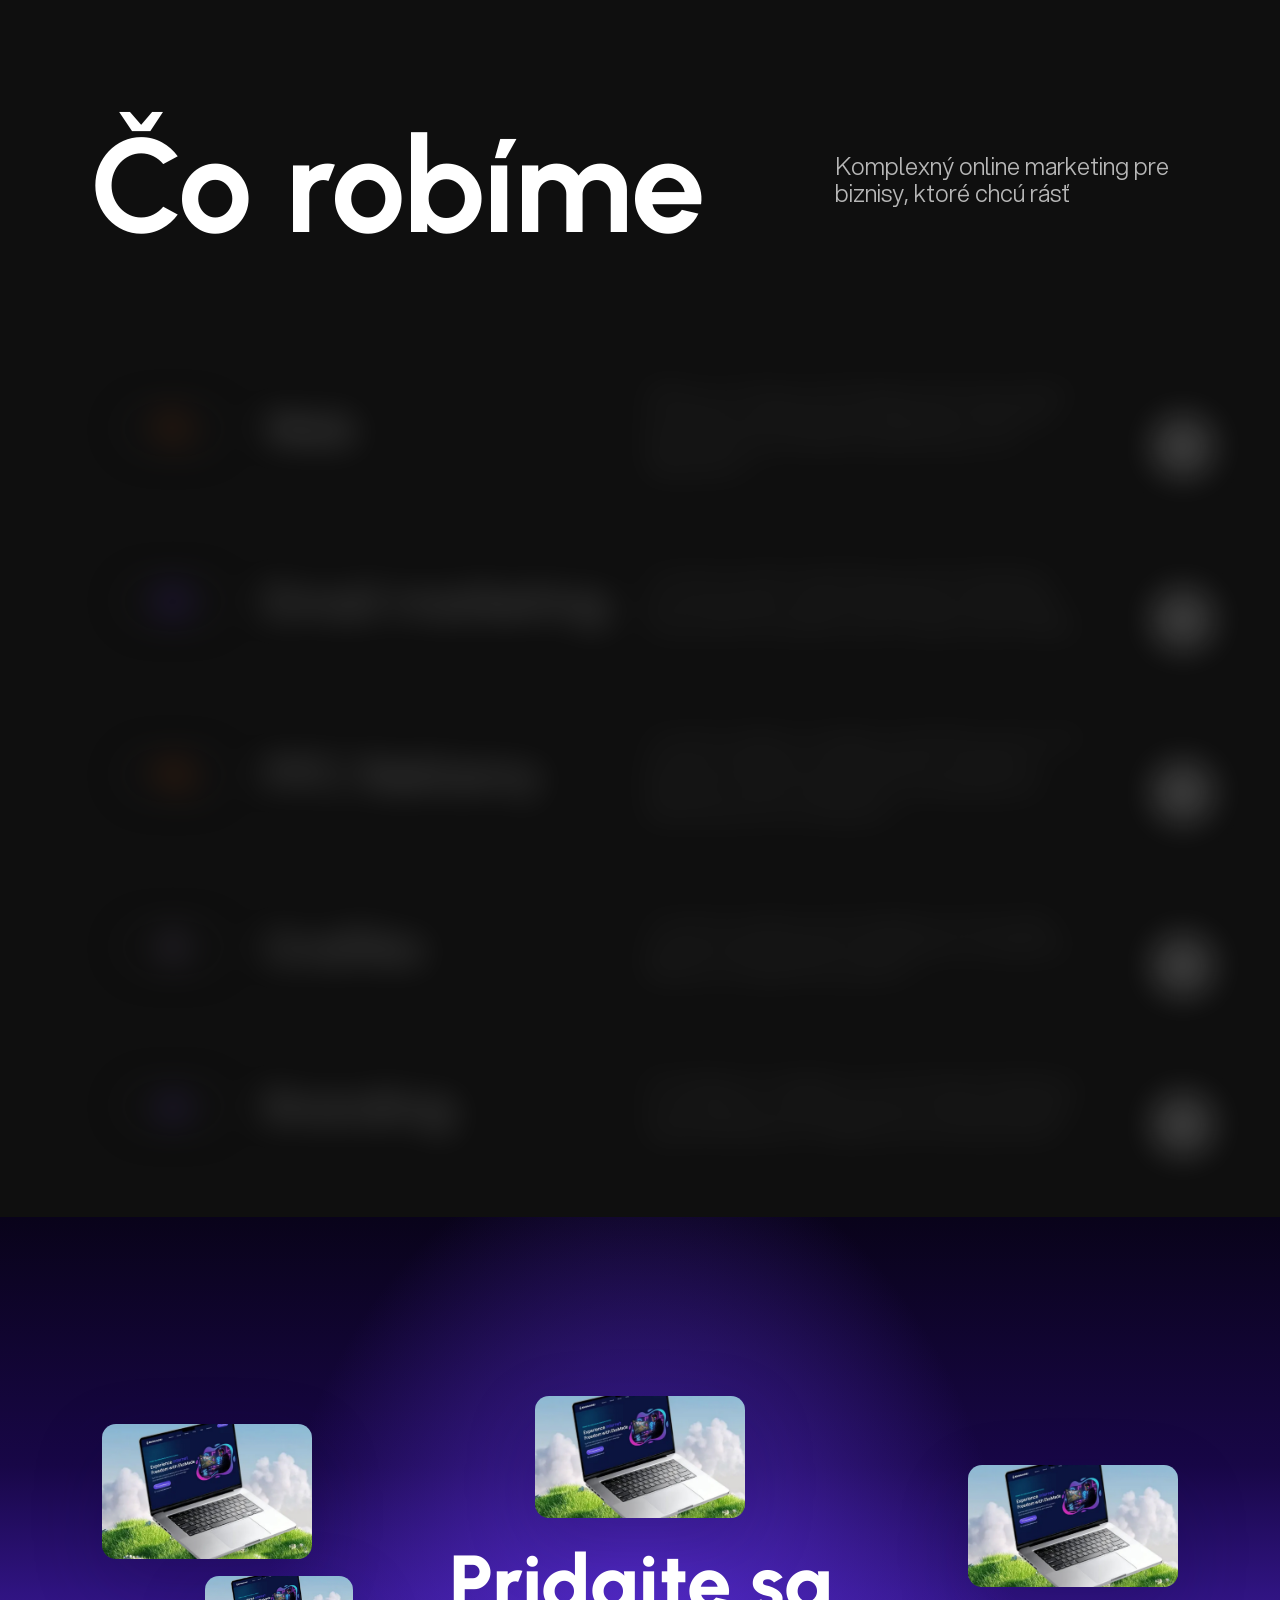
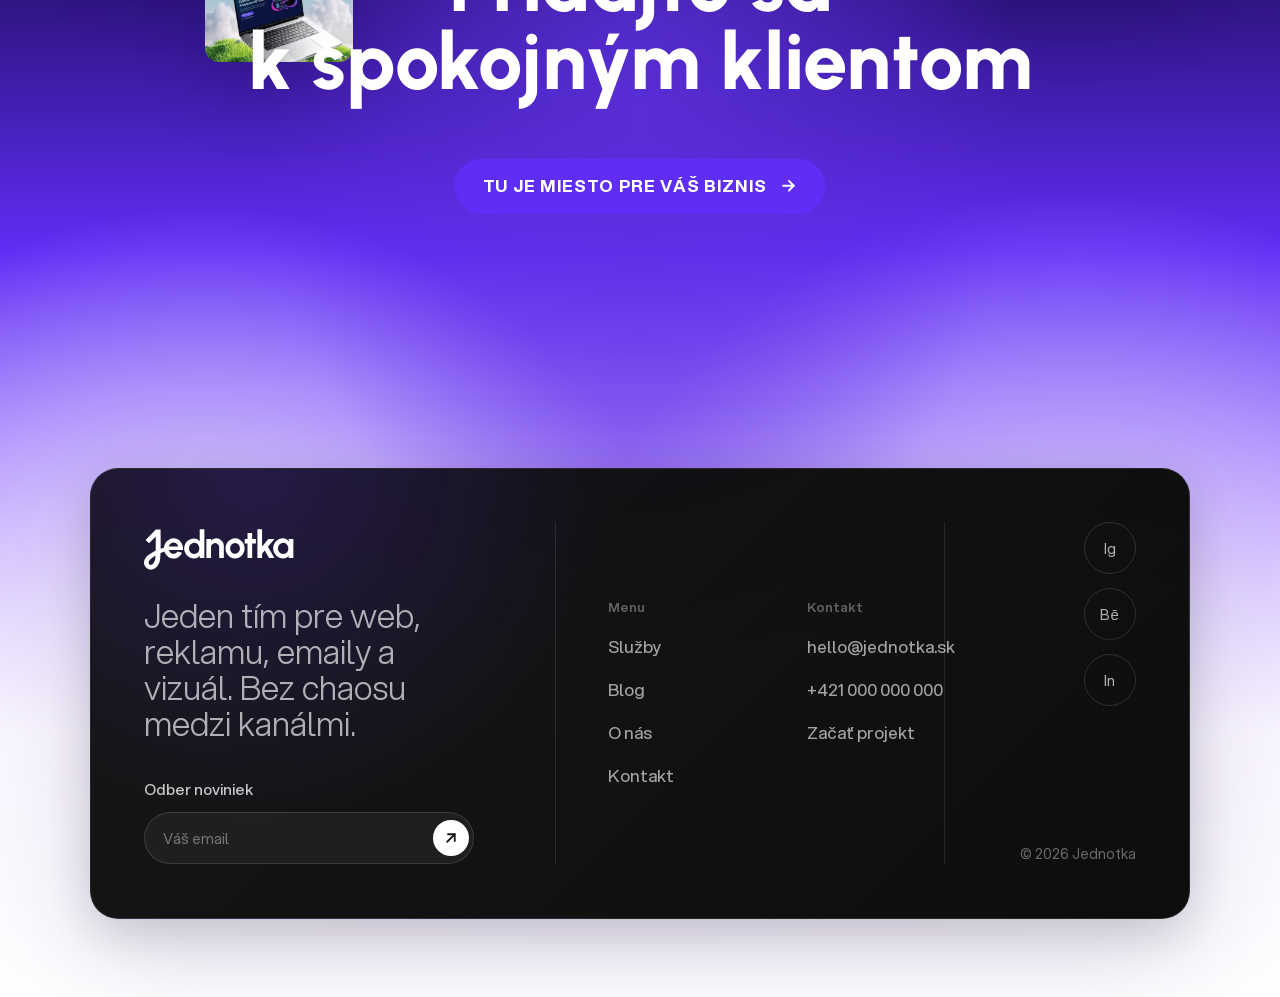
==== commit 2386b0c1: "Add testimonials section and animated button/badge interactions Co-Authored-By: Claude Sonnet 5 <nor" ====
--- a/index.html
+++ b/index.html
@@ -32,7 +32,20 @@
             <a href="blog.html">Blog</a>
           </nav>
 
-          <a class="button button--primary site-header-button" href="sluzby.html">Pozrieť služby</a>
+          <a class="button button--primary site-header-button" href="sluzby.html" aria-label="Pozrieť služby">
+            <span class="button-label" aria-hidden="true">
+              <span class="button-label-track">
+                <span class="button-label-line">Pozrieť služby</span>
+                <span class="button-label-line">Pozrieť služby</span>
+              </span>
+            </span>
+            <span class="button-arrow" aria-hidden="true">
+              <svg viewBox="0 0 24 24">
+                <path d="M7 17 17 7" />
+                <path d="M8 7h9v9" />
+              </svg>
+            </span>
+          </a>
         </header>
 
         <div class="hero-badge hero-badge--web">
@@ -79,7 +92,20 @@
             volutpat ex. Donec blandit euismod felis pulvinar facilisis.
           </p>
 
-          <a class="button button--primary" href="sluzby.html">Pozrieť služby</a>
+          <a class="button button--primary" href="sluzby.html" aria-label="Pozrieť služby">
+            <span class="button-label" aria-hidden="true">
+              <span class="button-label-track">
+                <span class="button-label-line">Pozrieť služby</span>
+                <span class="button-label-line">Pozrieť služby</span>
+              </span>
+            </span>
+            <span class="button-arrow" aria-hidden="true">
+              <svg viewBox="0 0 24 24">
+                <path d="M7 17 17 7" />
+                <path d="M8 7h9v9" />
+              </svg>
+            </span>
+          </a>
         </div>
       </div>
     </main>
@@ -96,7 +122,7 @@
         </div>
       </div>
     </section>
-    <section class="stats-section" aria-label="Výsledky agentúry">
+    <section class="stats-section" id="stats" aria-label="Výsledky agentúry">
       <div class="stats-grid">
         <div class="stat-item">
           <strong data-count-to="100" data-count-suffix="+">100+</strong>
@@ -109,6 +135,80 @@
         <div class="stat-item">
           <strong data-count-to="15" data-count-suffix="+">15+</strong>
           <span>odvetví</span>
+        </div>
+      </div>
+
+      <div class="testimonials-wrap" aria-labelledby="testimonials-title">
+        <div class="testimonials-intro">
+          <span>Klienti</span>
+          <h2 id="testimonials-title">Za číslami sú naši klienti</h2>
+        </div>
+
+        <div class="testimonials-field">
+          <article class="testimonial-card testimonial-card--one">
+            <div class="testimonial-card-inner">
+              <p>“Jednotka nám upratala marketing do jedného systému. Konečne vieme, čo funguje a prečo.”</p>
+              <footer>
+                <span class="testimonial-avatar testimonial-avatar--one" aria-hidden="true"></span>
+                <span>
+                  <strong>Mária Kováčová</strong>
+                  <small>E-shop s kozmetikou</small>
+                </span>
+              </footer>
+            </div>
+          </article>
+
+          <article class="testimonial-card testimonial-card--two">
+            <div class="testimonial-card-inner">
+              <p>“Web, reklamy aj emaily začali spolupracovať. Výsledky prišli rýchlejšie, než sme čakali.”</p>
+              <footer>
+                <span class="testimonial-avatar testimonial-avatar--two" aria-hidden="true"></span>
+                <span>
+                  <strong>Tomáš Hric</strong>
+                  <small>Fitness centrum</small>
+                </span>
+              </footer>
+            </div>
+          </article>
+
+          <article class="testimonial-card testimonial-card--three">
+            <div class="testimonial-card-inner">
+              <p>“Najviac oceňujem, že neriešili len pekný dizajn, ale celý predajný tok.”</p>
+              <footer>
+                <span class="testimonial-avatar testimonial-avatar--three" aria-hidden="true"></span>
+                <span>
+                  <strong>Lucia Benková</strong>
+                  <small>Lokálna značka</small>
+                </span>
+              </footer>
+            </div>
+          </article>
+
+          <article class="testimonial-card testimonial-card--four">
+            <div class="testimonial-card-inner">
+              <p>“Komunikácia bola jednoduchá, výstupy čisté a kampane mali jasný smer.”</p>
+              <footer>
+                <span class="testimonial-avatar testimonial-avatar--four" aria-hidden="true"></span>
+                <span>
+                  <strong>Peter Varga</strong>
+                  <small>B2B služby</small>
+                </span>
+              </footer>
+            </div>
+          </article>
+
+          <article class="testimonial-card testimonial-card--five">
+            <div class="testimonial-card-inner">
+              <p>“Zrazu sme mali jasné priority. Menej chaosu, viac objednávok a lepší prehľad.”</p>
+              <footer>
+                <span class="testimonial-avatar testimonial-avatar--five" aria-hidden="true"></span>
+                <span>
+                  <strong>Nina Poláková</strong>
+                  <small>Prémiový retail</small>
+                </span>
+              </footer>
+            </div>
+          </article>
         </div>
       </div>
     </section>
@@ -326,7 +426,20 @@
 
       <div class="clients-cta-content">
         <h2 id="clients-cta-title">Pridajte sa<br />k spokojným klientom</h2>
-        <a class="button button--primary" href="sluzby.html">Tu je miesto pre váš biznis</a>
+        <a class="button button--primary" href="sluzby.html" aria-label="Tu je miesto pre váš biznis">
+          <span class="button-label" aria-hidden="true">
+            <span class="button-label-track">
+              <span class="button-label-line">Tu je miesto pre váš biznis</span>
+              <span class="button-label-line">Tu je miesto pre váš biznis</span>
+            </span>
+          </span>
+          <span class="button-arrow" aria-hidden="true">
+            <svg viewBox="0 0 24 24">
+              <path d="M7 17 17 7" />
+              <path d="M8 7h9v9" />
+            </svg>
+          </span>
+        </a>
       </div>
       <footer class="site-footer-card" aria-label="Päta stránky">
         <div class="footer-brand">
@@ -379,6 +492,8 @@
     <script src="js/gradient-wave-text.js" defer></script>
     <script src="js/project-reveal.js" defer></script>
     <script src="js/services-reveal.js" defer></script>
+    <script src="js/hero-badges.js" defer></script>
+    <script src="js/testimonials-reveal.js" defer></script>
     <script src="js/floating-projects.js" defer></script>
     <script src="js/stats-counter.js" defer></script>
   </body>
--- a/css/main.css
+++ b/css/main.css
@@ -6,9 +6,11 @@
 }
 
 .button {
+  position: relative;
   display: inline-flex;
   align-items: center;
   justify-content: center;
+  gap: 12px;
   min-height: var(--button-height);
   padding: 0 var(--button-padding-x);
   border-radius: var(--button-radius);
@@ -20,10 +22,85 @@
   line-height: 1;
   text-decoration: none;
   text-transform: uppercase;
+  white-space: nowrap;
+  overflow: hidden;
 }
 
 .button--primary {
   background: var(--button-bg);
+}
+
+.button:focus-visible {
+  outline: 2px solid rgb(255 255 255 / 76%);
+  outline-offset: 4px;
+}
+
+.button-label {
+  --button-label-height: 1.22em;
+  --button-label-gap: 0.32em;
+  display: block;
+  height: var(--button-label-height);
+  overflow: hidden;
+  line-height: var(--button-label-height);
+}
+
+.button-label-track {
+  display: flex;
+  flex-direction: column;
+  gap: var(--button-label-gap);
+  transform: translateY(0);
+  transition: transform 360ms cubic-bezier(0.16, 1, 0.3, 1);
+}
+
+.button-label-line {
+  display: flex;
+  align-items: center;
+  height: var(--button-label-height);
+  line-height: var(--button-label-height);
+}
+
+.button:hover .button-label-track,
+.button:focus-visible .button-label-track {
+  transform: translateY(calc(-1 * (var(--button-label-height) + var(--button-label-gap))));
+}
+
+.button-arrow {
+  display: grid;
+  flex: 0 0 auto;
+  place-items: center;
+  width: 18px;
+  height: 18px;
+  color: var(--color-white);
+}
+
+.button-arrow svg {
+  width: 100%;
+  height: 100%;
+  fill: none;
+  stroke: currentColor;
+  stroke-linecap: round;
+  stroke-linejoin: round;
+  stroke-width: 2.5;
+  transform: rotate(45deg);
+  transition: transform 360ms cubic-bezier(0.16, 1, 0.3, 1);
+}
+
+.button:hover .button-arrow svg,
+.button:focus-visible .button-arrow svg {
+  transform: rotate(0deg);
+}
+
+@media (prefers-reduced-motion: reduce) {
+  .button,
+  .button-label-track,
+  .button-arrow svg {
+    transition: none;
+  }
+
+  .button:hover .button-label-track,
+  .button:focus-visible .button-label-track {
+    transform: none;
+  }
 }
 
 .site-header {
--- a/css/pages/home.css
+++ b/css/pages/home.css
@@ -10,6 +10,8 @@
 
 .hero-frame {
   position: relative;
+  --hero-badge-x: 0px;
+  --hero-badge-y: 0px;
   width: 100%;
   height: 100%;
   overflow: hidden;
@@ -87,6 +89,8 @@
 .hero-badge {
   position: absolute;
   z-index: 2;
+  --hero-badge-strength: 1;
+  --hero-badge-rotate: 0deg;
   display: inline-flex;
   align-items: center;
   gap: 13px;
@@ -100,6 +104,15 @@
   line-height: 1;
   background: rgb(255 255 255 / 10%);
   backdrop-filter: blur(6px);
+  transform:
+    translate3d(
+      calc(var(--hero-badge-x, 0px) * var(--hero-badge-strength)),
+      calc(var(--hero-badge-y, 0px) * var(--hero-badge-strength)),
+      0
+    )
+    rotate(var(--hero-badge-rotate));
+  transition: transform 260ms ease-out;
+  will-change: transform;
 }
 
 .hero-badge::before {
@@ -124,26 +137,36 @@
 }
 
 .hero-badge--web {
+  --hero-badge-strength: -0.55;
+  --hero-badge-rotate: -1deg;
   top: 30.24%;
   left: 15.49%;
 }
 
 .hero-badge--branding {
+  --hero-badge-strength: 0.72;
+  --hero-badge-rotate: 1.2deg;
   top: 27.18%;
   left: 50%;
 }
 
 .hero-badge--emaily {
+  --hero-badge-strength: -0.85;
+  --hero-badge-rotate: -0.8deg;
   top: 30.59%;
   left: 72.78%;
 }
 
 .hero-badge--grafika {
+  --hero-badge-strength: 0.58;
+  --hero-badge-rotate: 0.9deg;
   top: 50.71%;
   left: 21.67%;
 }
 
 .hero-badge--reklamy {
+  --hero-badge-strength: -0.68;
+  --hero-badge-rotate: 1deg;
   top: 58.82%;
   left: 66.53%;
 }
@@ -262,16 +285,49 @@
 }
 
 .stats-section {
+  position: relative;
+  --stats-grid-opacity: 1;
+  --stats-grid-blur: 0px;
+  --stats-grid-shift: 0px;
+  --stats-grid-scale: 1;
+  --testimonials-intro-opacity: 0.58;
+  --testimonials-intro-shift: 28px;
   background: var(--section-dark-bg);
   color: var(--color-white);
-  padding: 92px var(--section-padding-x) 150px;
+  padding: 92px var(--section-padding-x) 126px;
+  overflow: hidden;
+}
+
+.stats-section::after {
+  position: absolute;
+  right: -18%;
+  bottom: 8%;
+  width: 48vw;
+  height: 48vw;
+  max-width: 680px;
+  max-height: 680px;
+  border-radius: 50%;
+  background: radial-gradient(circle, rgb(95 45 245 / 22%) 0%, transparent 68%);
+  content: "";
+  pointer-events: none;
 }
 
 .stats-grid {
+  position: relative;
+  z-index: 1;
   display: grid;
   grid-template-columns: repeat(3, 1fr);
   align-items: start;
   gap: 64px;
+  max-width: 1290px;
+  margin: 0 auto;
+  opacity: var(--stats-grid-opacity);
+  filter: blur(var(--stats-grid-blur));
+  transform:
+    translateY(var(--stats-grid-shift))
+    scale(var(--stats-grid-scale));
+  transform-origin: center top;
+  will-change: opacity, filter, transform;
 }
 
 .stat-item {
@@ -293,6 +349,225 @@
   font-weight: 700;
   letter-spacing: 0;
   line-height: 1;
+}
+
+.testimonials-wrap {
+  position: relative;
+  z-index: 1;
+  display: grid;
+  gap: 52px;
+  max-width: 1290px;
+  margin: 102px auto 0;
+}
+
+.testimonials-intro {
+  display: grid;
+  justify-items: center;
+  max-width: 980px;
+  gap: 14px;
+  margin: 0 auto;
+  text-align: center;
+  opacity: var(--testimonials-intro-opacity);
+  transform: translateY(var(--testimonials-intro-shift));
+  will-change: opacity, transform;
+}
+
+.testimonials-intro span {
+  color: #ff6b00;
+  font-family: var(--font-primary);
+  font-size: 15px;
+  font-weight: 700;
+  letter-spacing: 0.04em;
+  line-height: 1;
+  text-transform: uppercase;
+}
+
+.testimonials-intro h2 {
+  margin: 0;
+  color: rgb(255 255 255 / 92%);
+  font-family: var(--font-display);
+  font-size: clamp(54px, 7.2vw, 108px);
+  font-weight: 800;
+  letter-spacing: 0;
+  line-height: 0.98;
+}
+
+.testimonials-field {
+  position: relative;
+  min-height: 660px;
+  perspective: 1000px;
+}
+
+.testimonial-card {
+  position: absolute;
+  width: min(var(--testimonial-width), 100%);
+  opacity: 0.12;
+  filter: blur(24px);
+  transform:
+    translate3d(
+      var(--testimonial-x, 0px),
+      calc(var(--testimonial-y, 0px) + 90px),
+      0
+    )
+    rotate(var(--testimonial-rotate, 0deg))
+    scale(0.92);
+  transform-origin: center;
+  will-change: opacity, filter, transform;
+}
+
+.testimonial-card-inner {
+  display: grid;
+  gap: 24px;
+  min-height: 100%;
+  padding: var(--testimonial-padding, 28px);
+  border: 1px solid rgb(255 255 255 / 12%);
+  border-radius: 24px;
+  background:
+    linear-gradient(135deg, rgb(255 255 255 / 12%), rgb(255 255 255 / 5%)),
+    rgb(18 18 18 / 64%);
+  box-shadow: 0 24px 90px rgb(0 0 0 / 28%);
+  backdrop-filter: blur(18px);
+  animation: testimonial-drift var(--testimonial-drift-duration, 7s) ease-in-out infinite;
+  animation-delay: var(--testimonial-drift-delay, 0s);
+}
+
+.testimonial-card p {
+  margin: 0;
+  color: rgb(255 255 255 / 90%);
+  font-family: var(--font-secondary);
+  font-size: var(--testimonial-font-size, 23px);
+  font-weight: 500;
+  letter-spacing: 0;
+  line-height: 1.18;
+}
+
+.testimonial-card footer {
+  display: flex;
+  align-items: center;
+  gap: 13px;
+  margin-top: auto;
+}
+
+.testimonial-avatar {
+  flex: 0 0 auto;
+  width: var(--testimonial-avatar-size, 48px);
+  height: var(--testimonial-avatar-size, 48px);
+  border: 2px solid rgb(255 255 255 / 18%);
+  border-radius: 50%;
+  background-image: url("../../assets/testimonials/avatar-sheet.png");
+  background-repeat: no-repeat;
+  background-size: 500% auto;
+  box-shadow: 0 0 0 4px rgb(255 255 255 / 6%);
+}
+
+.testimonial-avatar--one {
+  background-position: 0% 50%;
+}
+
+.testimonial-avatar--two {
+  background-position: 25% 50%;
+}
+
+.testimonial-avatar--three {
+  background-position: 50% 50%;
+}
+
+.testimonial-avatar--four {
+  background-position: 75% 50%;
+}
+
+.testimonial-avatar--five {
+  background-position: 100% 50%;
+}
+
+.testimonial-card strong,
+.testimonial-card small {
+  display: block;
+  font-family: var(--font-primary);
+  letter-spacing: 0;
+}
+
+.testimonial-card strong {
+  color: var(--color-white);
+  font-size: 15px;
+  font-weight: 700;
+  line-height: 1.1;
+}
+
+.testimonial-card small {
+  margin-top: 4px;
+  color: rgb(255 255 255 / 50%);
+  font-size: 14px;
+  font-weight: 500;
+  line-height: 1.15;
+}
+
+.testimonial-card--one {
+  --testimonial-width: 395px;
+  --testimonial-x: 0px;
+  --testimonial-y: 16px;
+  --testimonial-rotate: -3.4deg;
+  --testimonial-drift-duration: 7.5s;
+  top: 18px;
+  left: 0;
+}
+
+.testimonial-card--two {
+  --testimonial-width: 520px;
+  --testimonial-padding: 34px;
+  --testimonial-font-size: 27px;
+  --testimonial-avatar-size: 56px;
+  --testimonial-x: -50%;
+  --testimonial-y: 0px;
+  --testimonial-rotate: 2deg;
+  --testimonial-drift-duration: 8.2s;
+  --testimonial-drift-delay: -1.4s;
+  top: 178px;
+  left: 50%;
+}
+
+.testimonial-card--three {
+  --testimonial-width: 380px;
+  --testimonial-x: 0px;
+  --testimonial-y: 14px;
+  --testimonial-rotate: 3.6deg;
+  --testimonial-drift-duration: 6.8s;
+  --testimonial-drift-delay: -2.2s;
+  top: 8px;
+  right: 0;
+}
+
+.testimonial-card--four {
+  --testimonial-width: 398px;
+  --testimonial-x: 0px;
+  --testimonial-y: -8px;
+  --testimonial-rotate: 2.8deg;
+  --testimonial-drift-duration: 7.7s;
+  --testimonial-drift-delay: -3s;
+  bottom: 36px;
+  left: 7%;
+}
+
+.testimonial-card--five {
+  --testimonial-width: 405px;
+  --testimonial-x: 0px;
+  --testimonial-y: -14px;
+  --testimonial-rotate: -2.8deg;
+  --testimonial-drift-duration: 7.1s;
+  --testimonial-drift-delay: -1.8s;
+  right: 7%;
+  bottom: 44px;
+}
+
+@keyframes testimonial-drift {
+  0%,
+  100% {
+    transform: translate3d(0, 0, 0);
+  }
+
+  50% {
+    transform: translate3d(0, -10px, 0);
+  }
 }
 
 .approach-section {
@@ -383,6 +658,28 @@
 }
 
 @media (prefers-reduced-motion: reduce) {
+  .hero-badge {
+    transform: none;
+    transition: none;
+  }
+
+  .testimonial-card {
+    opacity: 1;
+    filter: none;
+    transform: none;
+  }
+
+  .stats-grid,
+  .testimonials-intro {
+    opacity: 1;
+    filter: none;
+    transform: none;
+  }
+
+  .testimonial-card-inner {
+    animation: none;
+  }
+
   .service-row {
     opacity: 1;
     filter: none;
@@ -935,6 +1232,58 @@
     --section-padding-x: 24px;
   }
 
+  .stats-section {
+    padding-top: 78px;
+    padding-bottom: 102px;
+  }
+
+  .stats-grid {
+    gap: 28px;
+  }
+
+  .testimonials-wrap {
+    gap: 40px;
+    margin-top: 82px;
+  }
+
+  .testimonials-field {
+    display: grid;
+    grid-template-columns: repeat(2, minmax(0, 1fr));
+    gap: 24px;
+    min-height: 0;
+  }
+
+  .testimonial-card {
+    --testimonial-x: 0px;
+    --testimonial-y: 0px;
+    position: relative;
+    top: auto;
+    right: auto;
+    bottom: auto;
+    left: auto;
+    width: 100%;
+    transform:
+      translate3d(0, 80px, 0)
+      rotate(var(--testimonial-rotate, 0deg))
+      scale(0.94);
+  }
+
+  .testimonial-card--two {
+    --testimonial-font-size: 23px;
+    --testimonial-padding: 28px;
+    --testimonial-avatar-size: 48px;
+  }
+
+  .testimonial-card-inner {
+    animation: none;
+  }
+
+  .testimonial-card--five {
+    grid-column: 1 / -1;
+    justify-self: center;
+    max-width: 430px;
+  }
+
   .approach-section {
     min-height: 230vh;
     padding-right: var(--section-padding-x);
@@ -1111,6 +1460,54 @@
     --section-padding-x: 16px;
   }
 
+  .stats-section {
+    padding-top: 64px;
+    padding-bottom: 82px;
+  }
+
+  .stats-grid {
+    grid-template-columns: 1fr;
+    gap: 34px;
+  }
+
+  .testimonials-wrap {
+    margin-top: 70px;
+  }
+
+  .testimonials-intro {
+    gap: 12px;
+  }
+
+  .testimonials-intro h2 {
+    font-size: 46px;
+  }
+
+  .testimonials-field {
+    display: flex;
+    flex-direction: column;
+    gap: 28px;
+  }
+
+  .testimonial-card {
+    --testimonial-rotate: 0deg;
+    position: static;
+  }
+
+  .testimonial-card + .testimonial-card {
+    margin-top: 16px;
+  }
+
+  .testimonial-card-inner {
+    gap: 20px;
+    padding: 22px;
+    border-radius: 20px;
+  }
+
+  .testimonial-card,
+  .testimonial-card--two {
+    --testimonial-font-size: 20px;
+  }
+
   .approach-section {
     min-height: 220vh;
     padding-right: var(--section-padding-x);
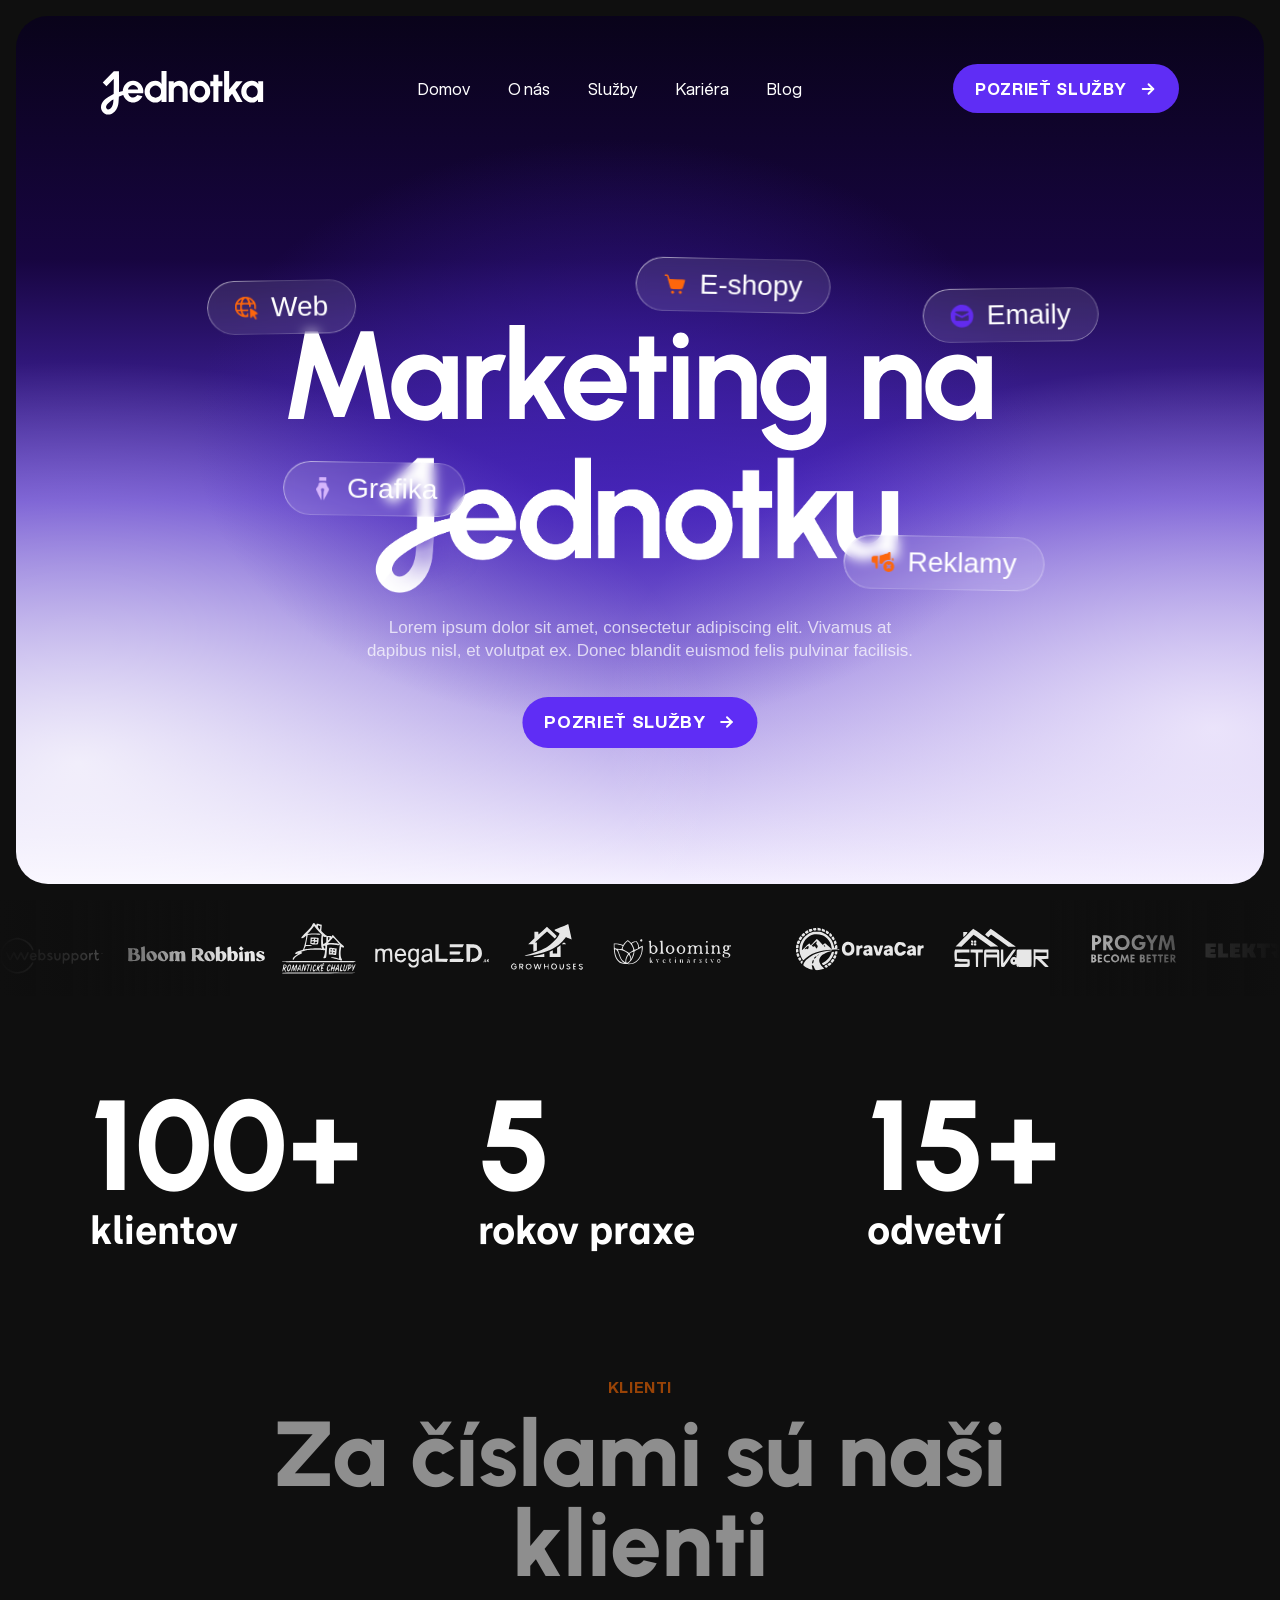
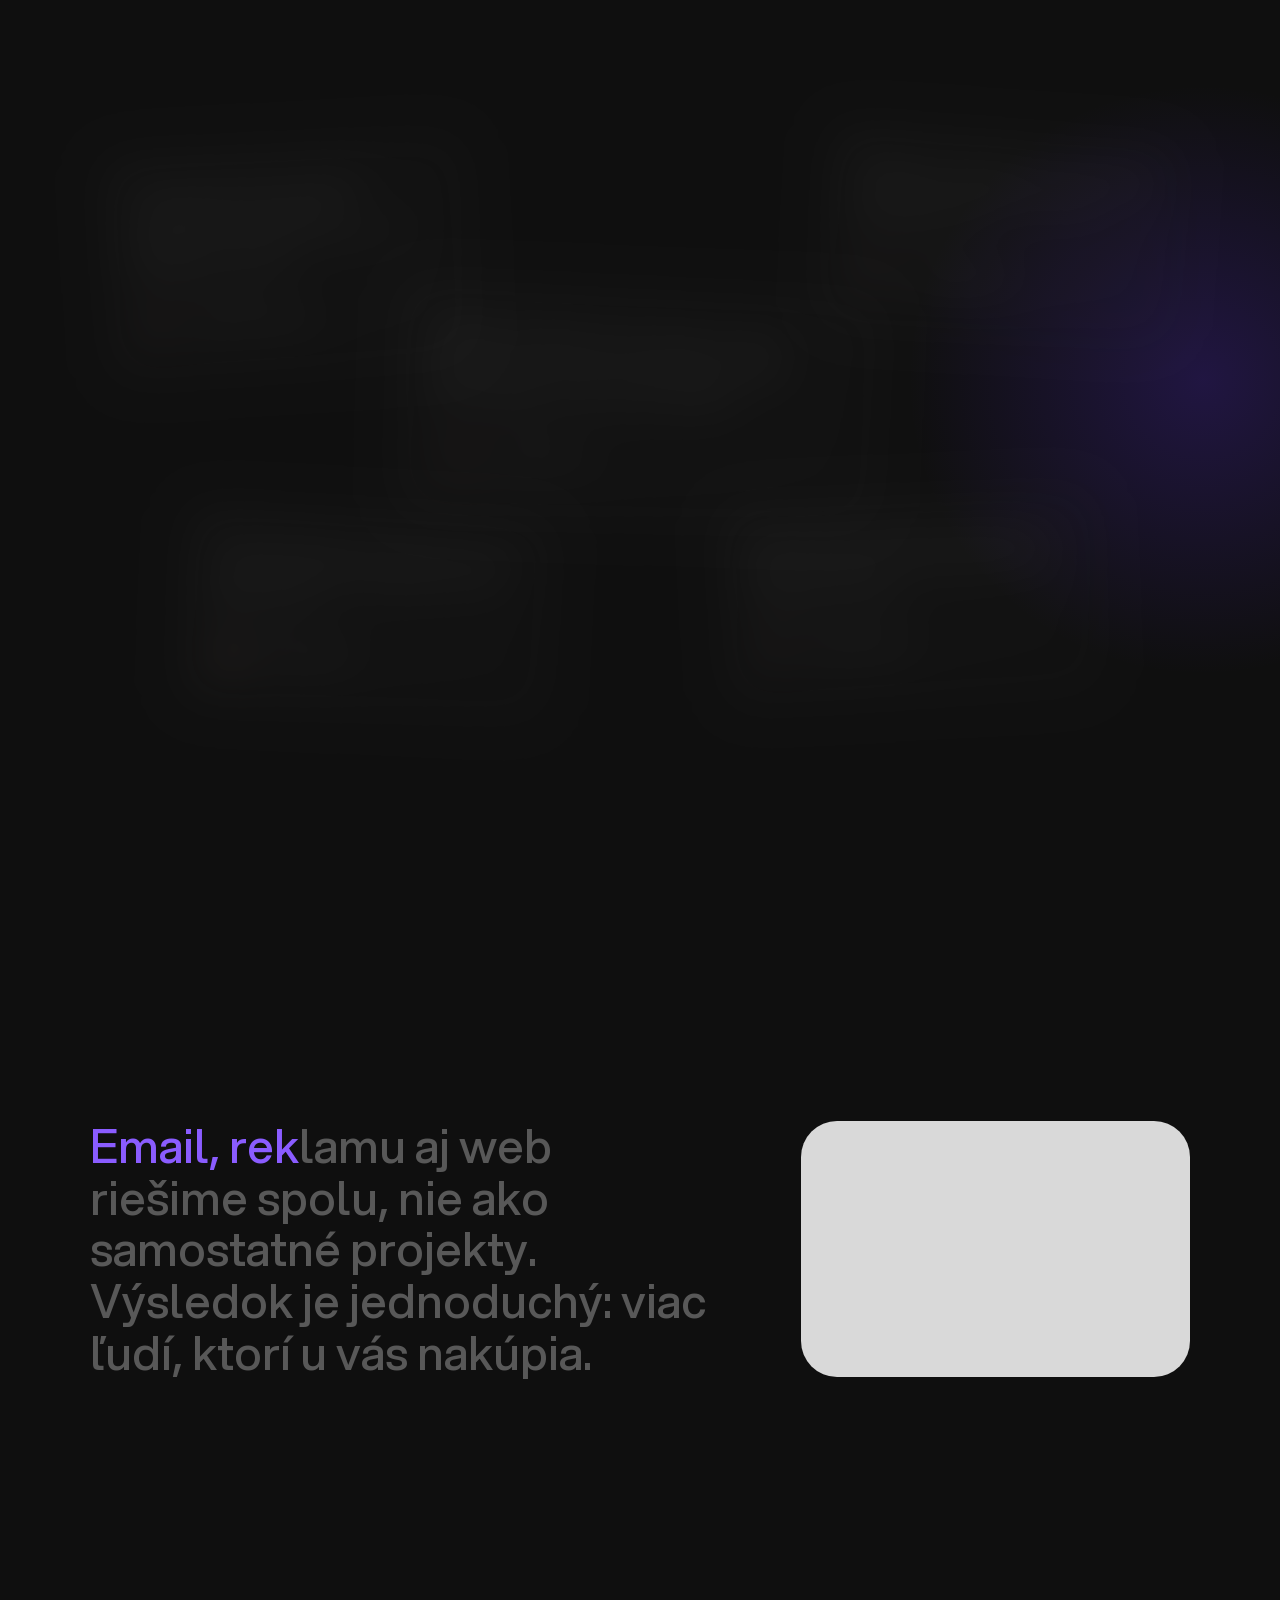
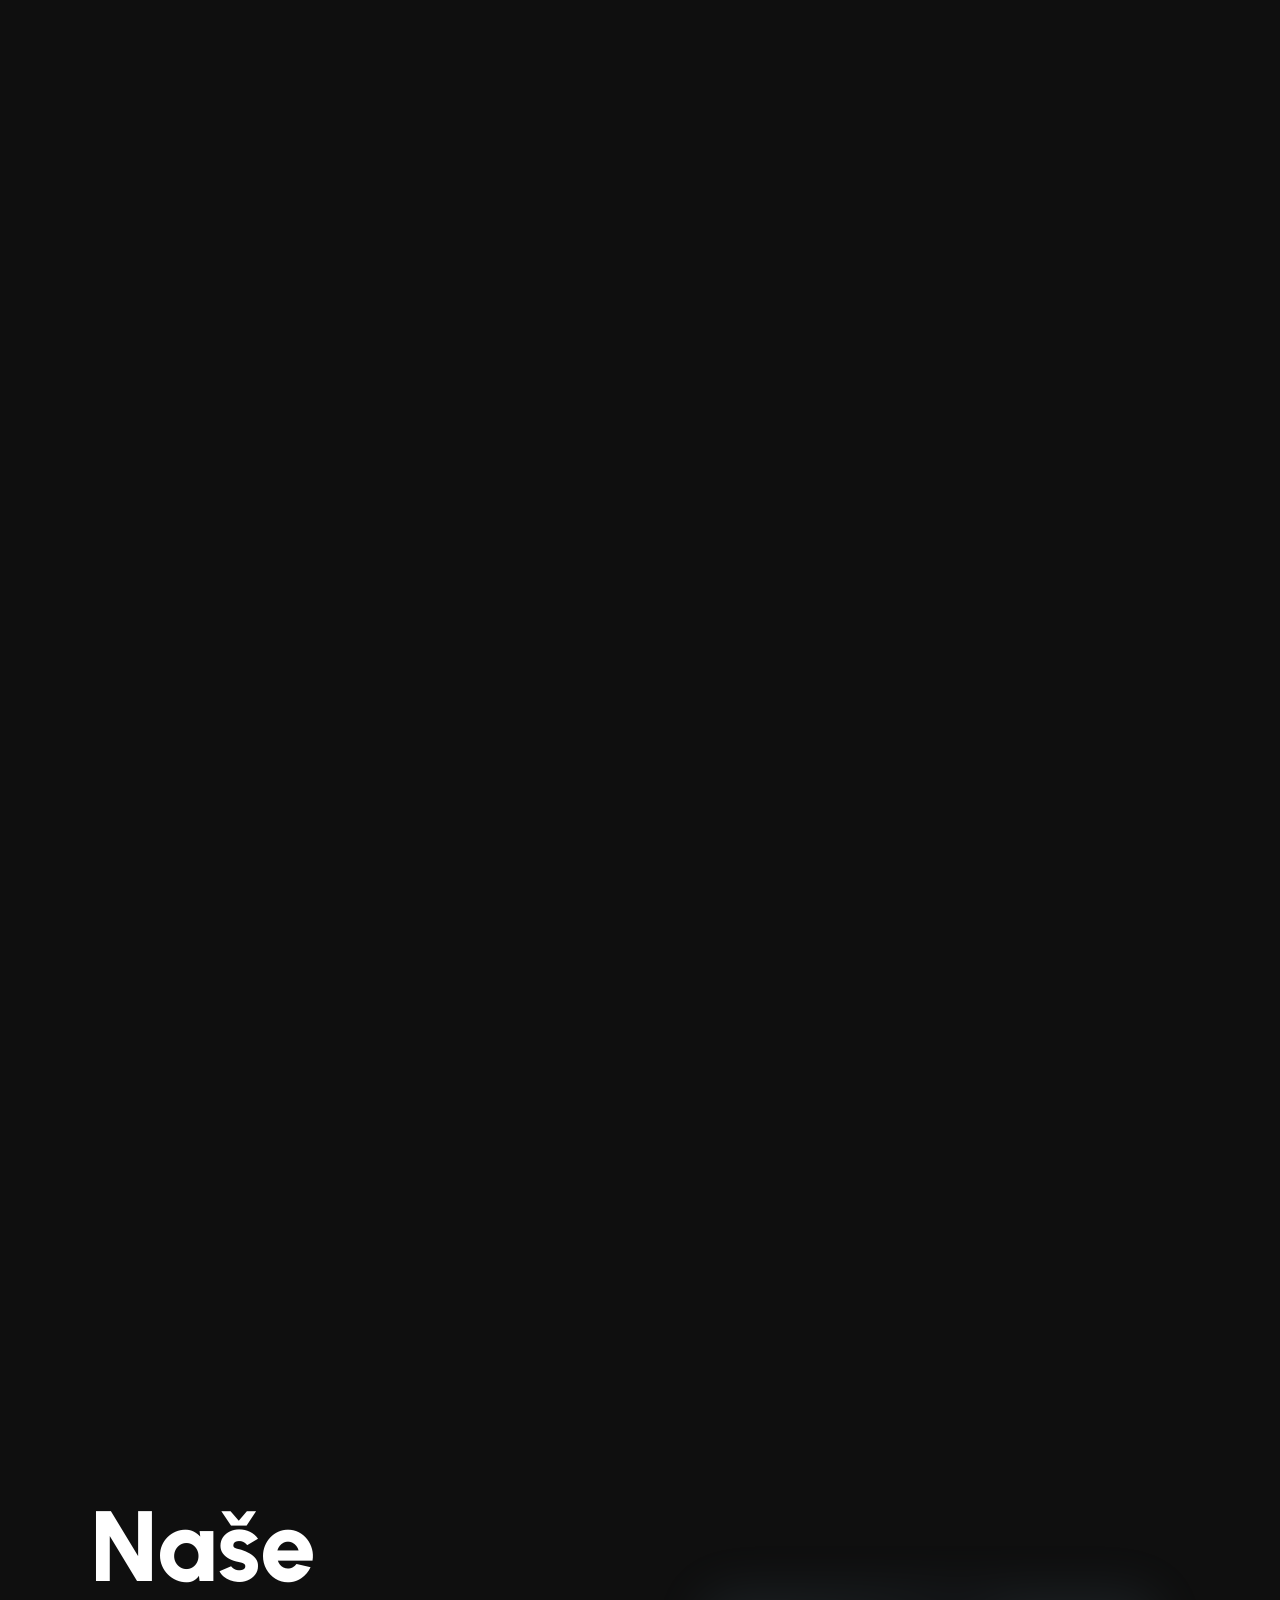
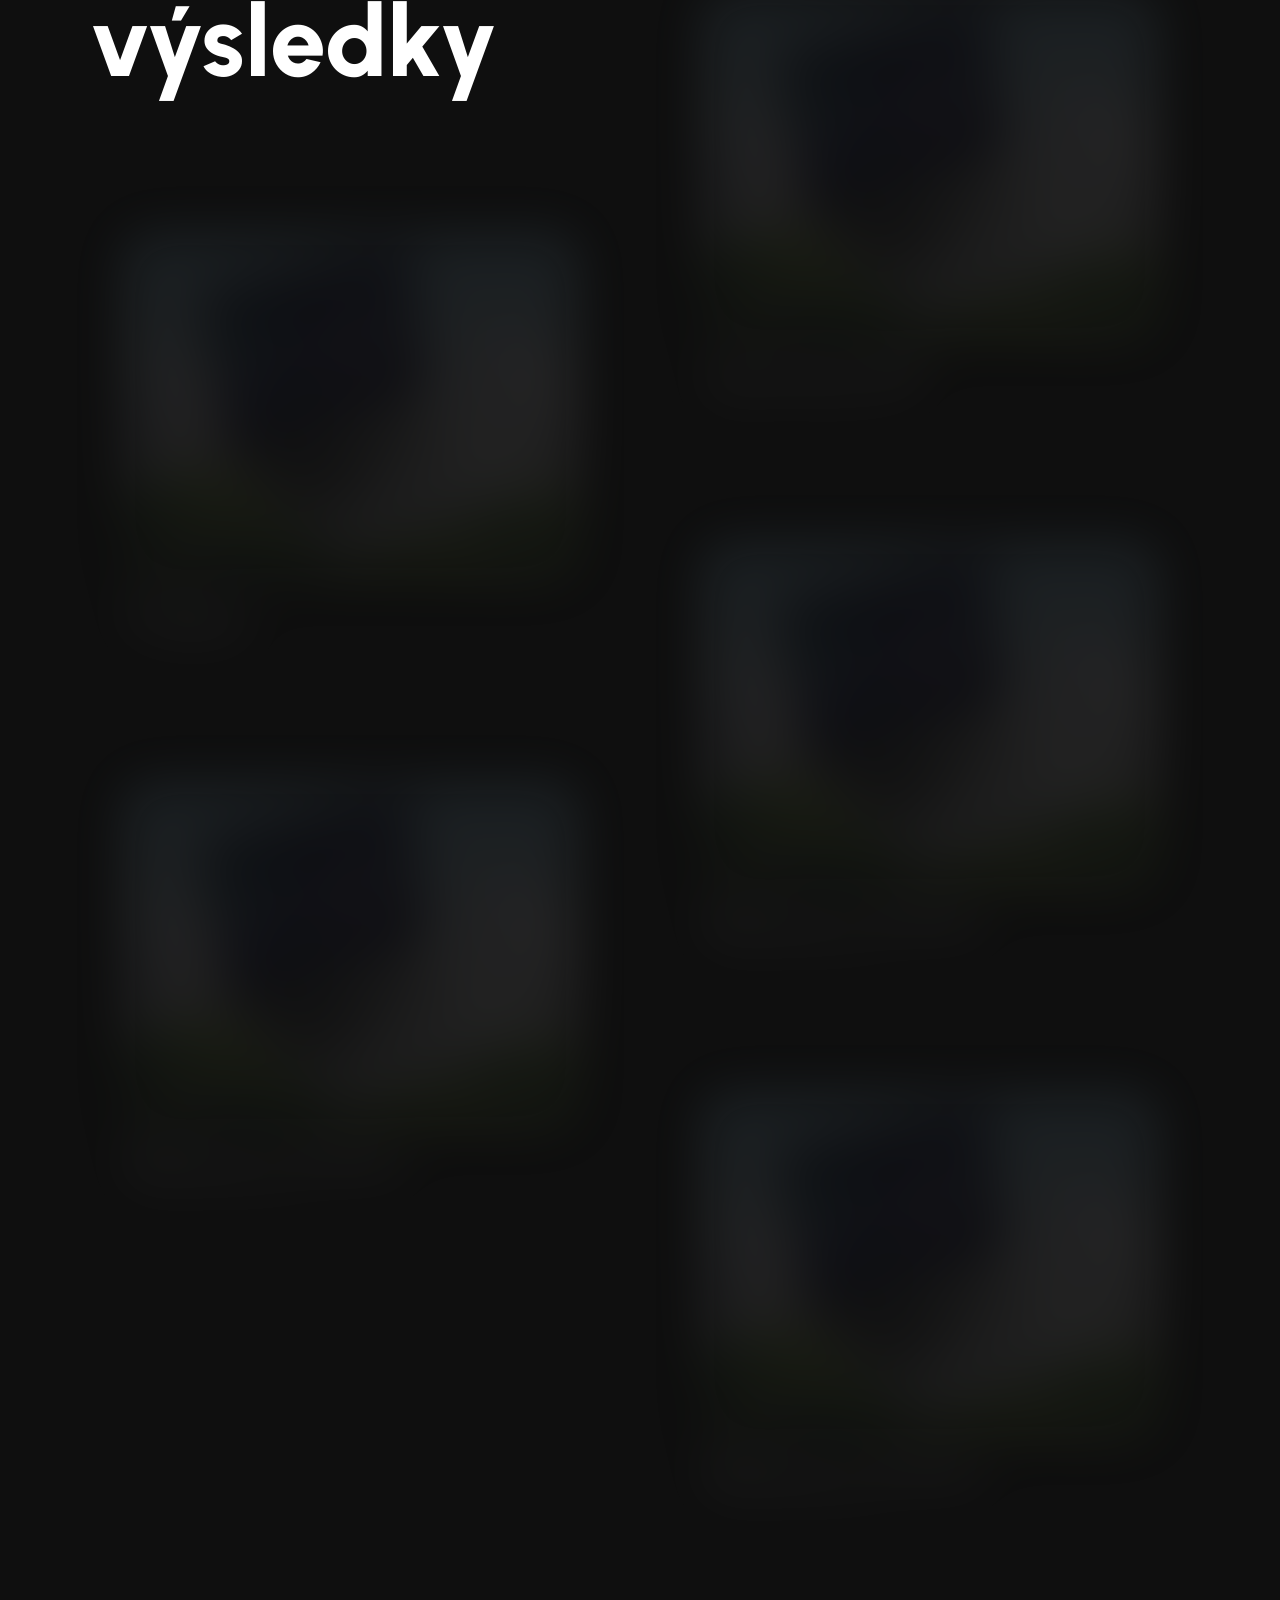
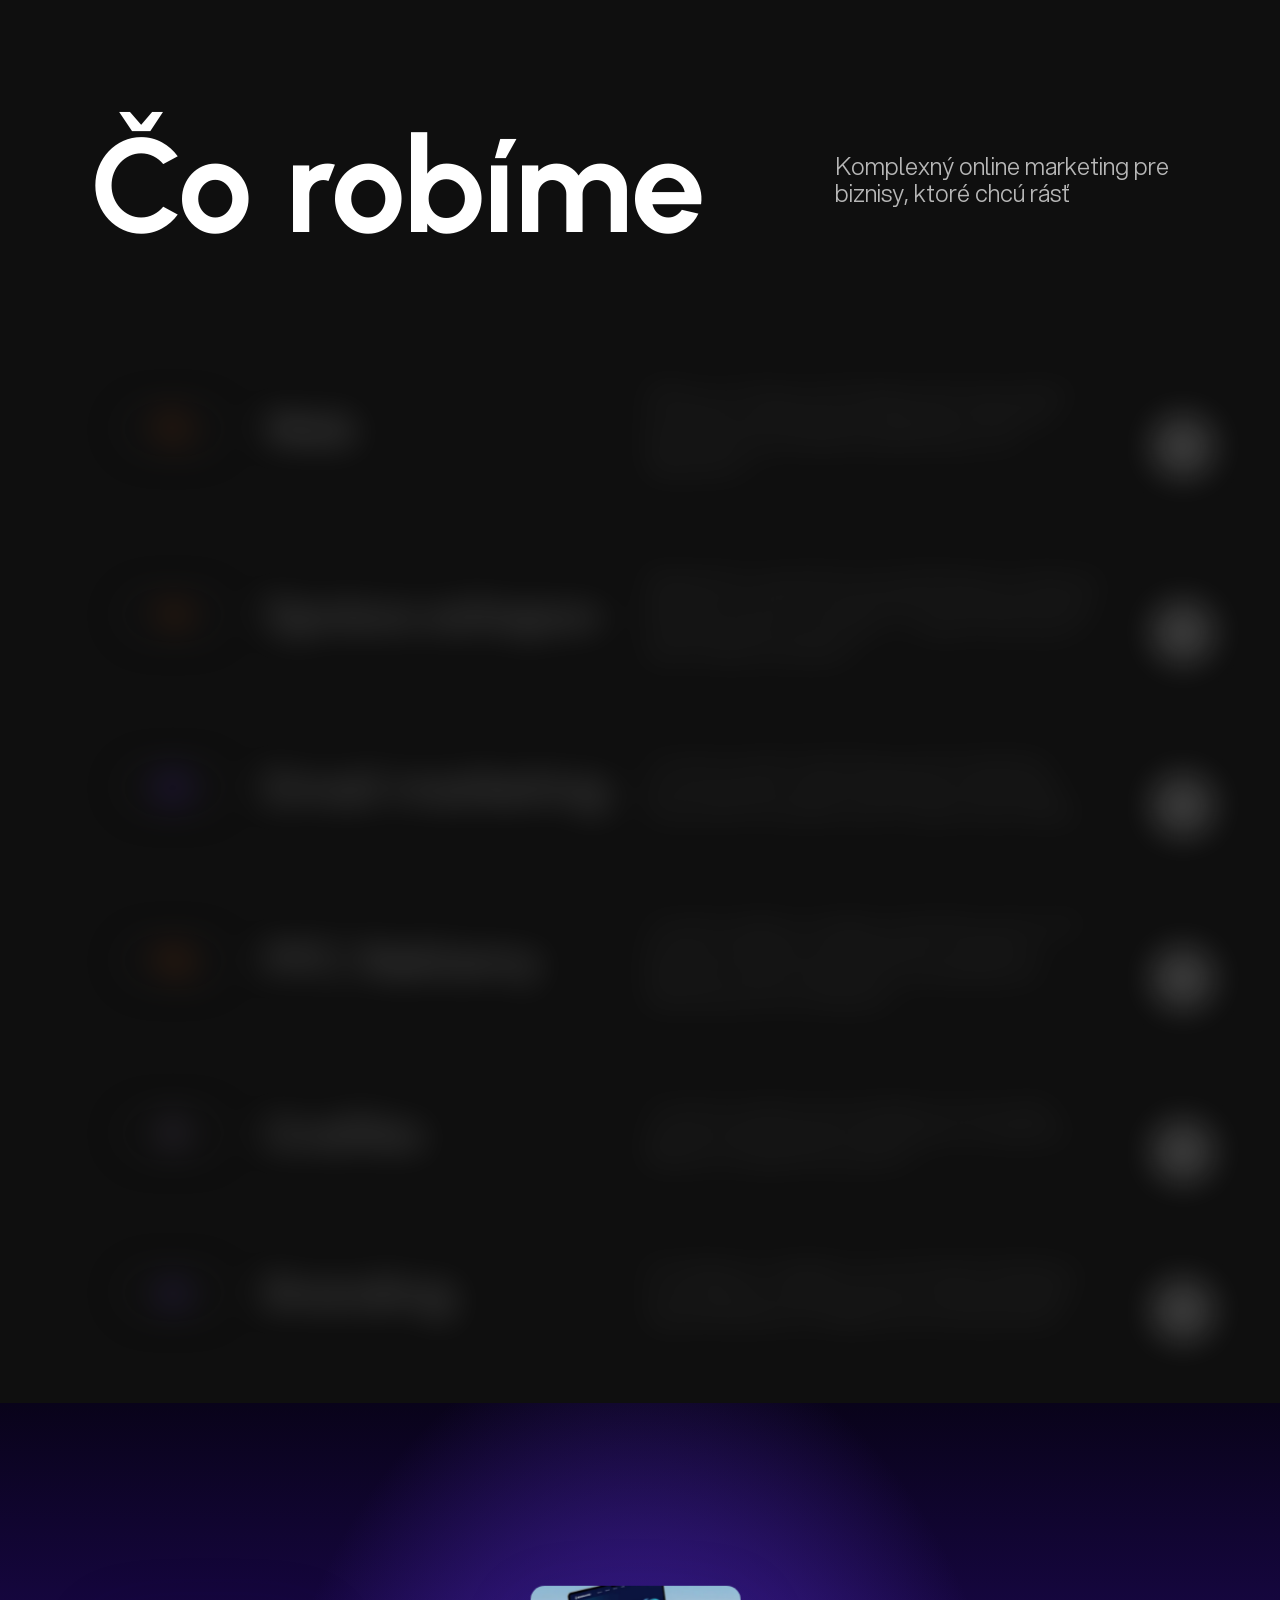
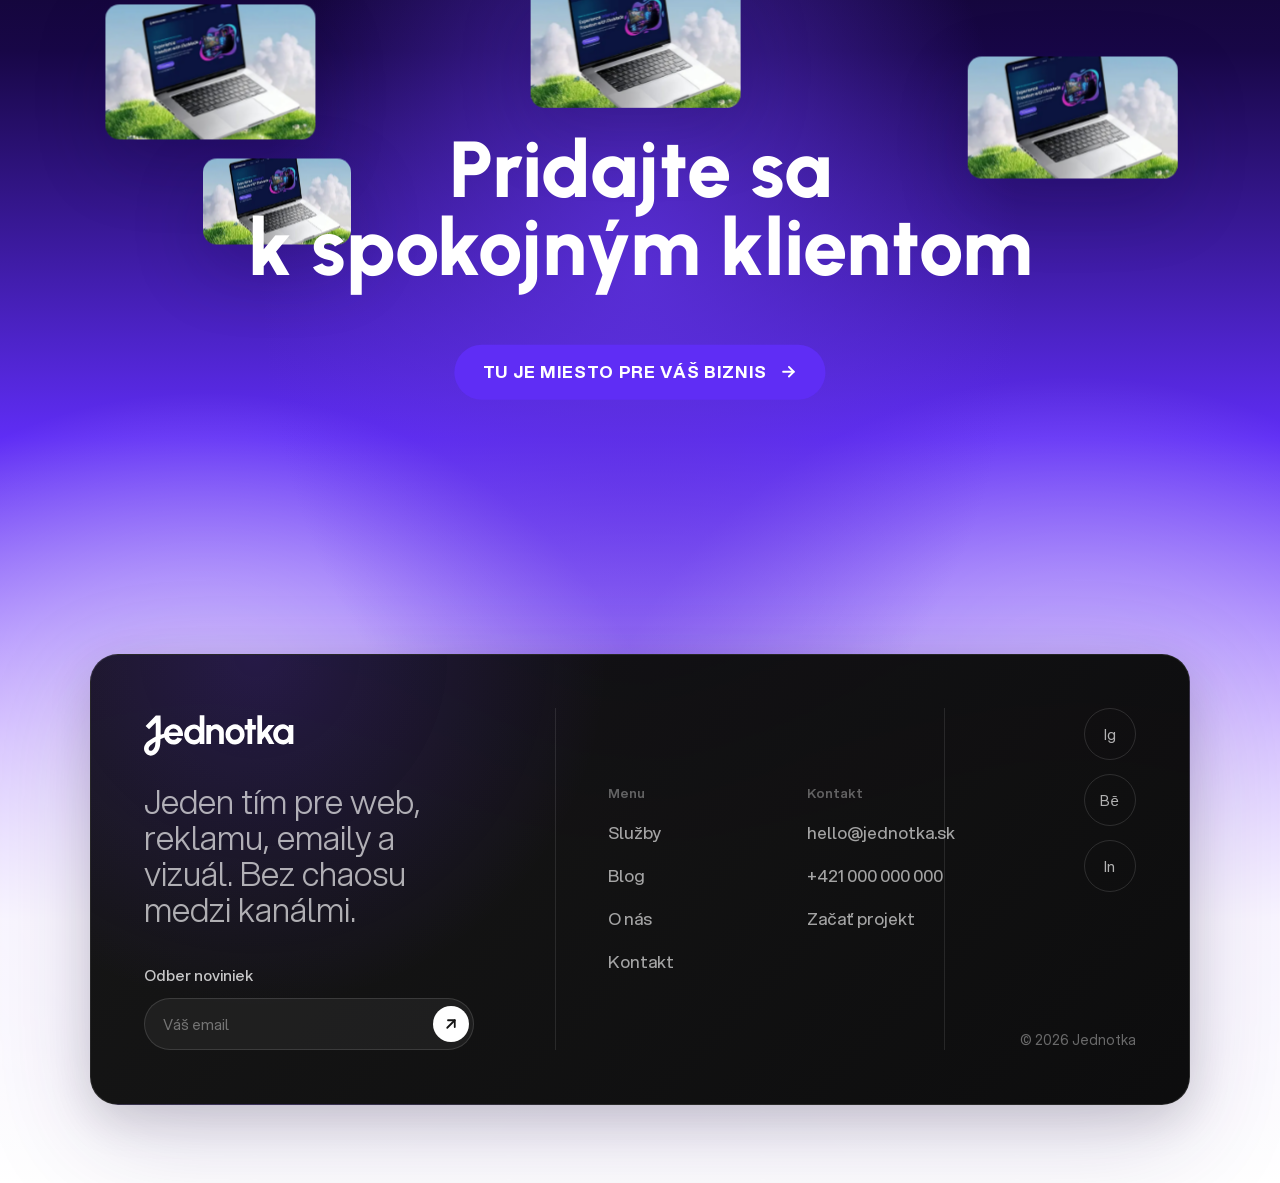
==== commit 144e76ea: "Redesign About and Services pages, add shared mobile nav toggle Build out the About page with trust," ====
--- a/index.html
+++ b/index.html
@@ -24,7 +24,7 @@
             <img src="assets/logo/Jednotka.svg" alt="" />
           </a>
 
-          <nav class="site-nav" aria-label="Primárna navigácia">
+          <nav class="site-nav" id="site-nav" aria-label="Primárna navigácia">
             <a href="/">Domov</a>
             <a href="about.html">O nás</a>
             <a href="sluzby.html">Služby</a>
@@ -46,31 +46,45 @@
               </svg>
             </span>
           </a>
+
+          <button
+            class="site-nav-toggle"
+            type="button"
+            aria-label="Otvoriť menu"
+            aria-expanded="false"
+            aria-controls="site-nav"
+          >
+            <span class="site-nav-toggle-line"></span>
+            <span class="site-nav-toggle-line"></span>
+            <span class="site-nav-toggle-line"></span>
+          </button>
         </header>
 
-        <div class="hero-badge hero-badge--web">
-          <img class="hero-badge-icon" src="assets/icons/web.png" alt="" />
-          <span>Web</span>
-        </div>
-
-        <div class="hero-badge hero-badge--branding">
-          <img class="hero-badge-icon" src="assets/icons/branding.png" alt="" />
-          <span>Branding</span>
-        </div>
-
-        <div class="hero-badge hero-badge--emaily">
-          <img class="hero-badge-icon" src="assets/icons/email.png" alt="" />
-          <span>Emaily</span>
-        </div>
-
-        <div class="hero-badge hero-badge--grafika">
-          <img class="hero-badge-icon" src="assets/icons/grafika.png" alt="" />
-          <span>Grafika</span>
-        </div>
-
-        <div class="hero-badge hero-badge--reklamy">
-          <img class="hero-badge-icon" src="assets/icons/ppc.png" alt="" />
-          <span>Reklamy</span>
+        <div class="hero-badge-row">
+          <div class="hero-badge hero-badge--web">
+            <img class="hero-badge-icon" src="assets/icons/web.png" alt="" />
+            <span>Web</span>
+          </div>
+
+          <div class="hero-badge hero-badge--eshopy">
+            <img class="hero-badge-icon" src="assets/icons/services-eshop.svg" alt="" />
+            <span>E-shopy</span>
+          </div>
+
+          <div class="hero-badge hero-badge--emaily">
+            <img class="hero-badge-icon" src="assets/icons/email.png" alt="" />
+            <span>Emaily</span>
+          </div>
+
+          <div class="hero-badge hero-badge--grafika">
+            <img class="hero-badge-icon" src="assets/icons/grafika.png" alt="" />
+            <span>Grafika</span>
+          </div>
+
+          <div class="hero-badge hero-badge--reklamy">
+            <img class="hero-badge-icon" src="assets/icons/ppc.png" alt="" />
+            <span>Reklamy</span>
+          </div>
         </div>
 
         <h1 class="hero-title" aria-label="Marketing na Jednotku">
@@ -337,6 +351,20 @@
           </span>
           <strong>Web</strong>
           <span class="service-copy">Weby a e-shopy navrhujeme tak, aby neboli len pekné, ale hlavne prehľadné, funkčné a pripravené premieňať návštevníkov na zákazníkov.</span>
+          <span class="service-arrow" aria-hidden="true">
+            <svg class="service-arrow-icon" viewBox="0 0 24 24">
+              <path d="M7 17 17 7" />
+              <path d="M8 7h9v9" />
+            </svg>
+          </span>
+        </a>
+
+        <a class="service-row" href="sluzby.html">
+          <span class="content-badge service-icon" aria-hidden="true">
+            <img class="content-badge-icon" src="assets/icons/services-eshop.svg" alt="" />
+          </span>
+          <strong>Správa eshopov</strong>
+          <span class="service-copy">Nastavíme, upravíme aj rozbehneme e-shop na platforme, ktorú už používate. Platobné brány, redizajn, úpravy na mieru — všetko tak, aby e-shop reálne predával.</span>
           <span class="service-arrow" aria-hidden="true">
             <svg class="service-arrow-icon" viewBox="0 0 24 24">
               <path d="M7 17 17 7" />
@@ -489,6 +517,7 @@
         </div>
       </footer>
     </section>
+    <script src="js/site-nav.js" defer></script>
     <script src="js/gradient-wave-text.js" defer></script>
     <script src="js/project-reveal.js" defer></script>
     <script src="js/services-reveal.js" defer></script>
--- a/css/variables.css
+++ b/css/variables.css
@@ -21,6 +21,12 @@
   --hero-frame-radius: 32px;
   --section-padding-x: clamp(16px, 7vw, 110px);
 
+  --gradient-hero:
+    radial-gradient(ellipse at 48% 48%, rgb(62 30 174 / 74%) 0%, transparent 46%),
+    radial-gradient(ellipse at 5% 86%, rgb(255 255 255 / 78%) 0%, transparent 38%),
+    radial-gradient(ellipse at 96% 82%, rgb(247 242 255 / 82%) 0%, transparent 36%),
+    linear-gradient(180deg, #09031a 0%, #170540 28%, #522fc7 56%, #f4efff 100%);
+
   --logo-strip-height: 96px;
   --logo-strip-bg: #0f0f0f;
   --logo-strip-speed: 34s;
--- a/css/main.css
+++ b/css/main.css
@@ -2,6 +2,7 @@
 body {
   margin: 0;
   min-height: 100%;
+  overflow-x: clip;
   background: var(--color-page-bg);
 }
 
@@ -90,16 +91,79 @@
   transform: rotate(0deg);
 }
 
+.arrow-badge-button {
+  position: relative;
+  display: grid;
+  place-items: center;
+  width: var(--arrow-badge-size, 64px);
+  height: var(--arrow-badge-size, 64px);
+  border-radius: 999px;
+  color: var(--color-white);
+  background: rgb(255 255 255 / 10%);
+  backdrop-filter: blur(6px);
+}
+
+.arrow-badge-button::before {
+  position: absolute;
+  inset: 0;
+  padding: 0.7px;
+  border-radius: inherit;
+  background: linear-gradient(
+    135deg,
+    rgb(255 255 255 / 72%) 0%,
+    rgb(255 255 255 / 18%) 34%,
+    rgb(255 255 255 / 8%) 54%,
+    rgb(255 255 255 / 42%) 100%
+  );
+  content: "";
+  pointer-events: none;
+  -webkit-mask:
+    linear-gradient(#000 0 0) content-box,
+    linear-gradient(#000 0 0);
+  -webkit-mask-composite: xor;
+  mask-composite: exclude;
+}
+
+.arrow-badge-button svg {
+  position: relative;
+  z-index: 1;
+  width: calc(var(--arrow-badge-size, 64px) * 0.48);
+  height: calc(var(--arrow-badge-size, 64px) * 0.48);
+  fill: none;
+  stroke: currentColor;
+  stroke-linecap: round;
+  stroke-linejoin: round;
+  stroke-width: 2.5;
+  transform: rotate(45deg);
+  transition: transform 360ms cubic-bezier(0.16, 1, 0.3, 1);
+}
+
+:where(a, button):hover .arrow-badge-button svg,
+:where(a, button):focus-visible .arrow-badge-button svg,
+.arrow-badge-button:hover svg,
+.arrow-badge-button:focus-visible svg {
+  transform: rotate(0deg);
+}
+
 @media (prefers-reduced-motion: reduce) {
   .button,
   .button-label-track,
-  .button-arrow svg {
+  .button-arrow svg,
+  .arrow-badge-button svg,
+  .site-nav-toggle-line {
     transition: none;
   }
 
   .button:hover .button-label-track,
   .button:focus-visible .button-label-track {
     transform: none;
+  }
+
+  :where(a, button):hover .arrow-badge-button svg,
+  :where(a, button):focus-visible .arrow-badge-button svg,
+  .arrow-badge-button:hover svg,
+  .arrow-badge-button:focus-visible svg {
+    transform: rotate(45deg);
   }
 }
 
@@ -145,6 +209,111 @@
   --button-height: 49px;
   --button-padding-x: 22px;
   --button-font-size: 16px;
+}
+
+.site-nav-toggle {
+  display: none;
+  flex-direction: column;
+  align-items: center;
+  justify-content: center;
+  gap: 5px;
+  width: 40px;
+  height: 40px;
+  padding: 0;
+  border: 0;
+  background: none;
+  cursor: pointer;
+}
+
+.site-nav-toggle-line {
+  display: block;
+  width: 22px;
+  height: 2px;
+  background: var(--color-white);
+  border-radius: 2px;
+  transition: transform 220ms ease, opacity 220ms ease;
+}
+
+.site-header.is-open .site-nav-toggle-line:nth-child(1) {
+  transform: translateY(7px) rotate(45deg);
+}
+
+.site-header.is-open .site-nav-toggle-line:nth-child(2) {
+  opacity: 0;
+}
+
+.site-header.is-open .site-nav-toggle-line:nth-child(3) {
+  transform: translateY(-7px) rotate(-45deg);
+}
+
+@media (max-width: 700px) {
+  .site-header {
+    top: 20px;
+    right: 20px;
+    left: 20px;
+    display: flex;
+    align-items: center;
+    justify-content: space-between;
+    width: auto;
+    transform: none;
+  }
+
+  .site-header-logo {
+    width: 130px;
+    height: auto;
+  }
+
+  .site-header-button {
+    display: none;
+  }
+
+  .site-nav-toggle {
+    display: flex;
+  }
+
+  .site-nav {
+    position: absolute;
+    top: calc(100% + 12px);
+    right: 0;
+    left: 0;
+    z-index: 4;
+    display: none;
+    flex-direction: column;
+    gap: 4px;
+    padding: 16px;
+    border-radius: 18px;
+    background: rgb(15 10 35 / 92%);
+    backdrop-filter: blur(14px);
+    box-shadow: 0 20px 40px rgb(0 0 0 / 35%);
+  }
+
+  .site-header.is-open .site-nav {
+    display: flex;
+  }
+
+  .site-nav a {
+    padding: 12px 14px;
+    border-radius: 12px;
+    font-size: 16px;
+  }
+
+  .site-nav a:hover,
+  .site-nav a:focus-visible {
+    background: rgb(255 255 255 / 8%);
+  }
+}
+
+@media (max-width: 520px) {
+  .site-header {
+    top: 16px;
+    right: 16px;
+    left: 16px;
+  }
+
+  .site-header-logo {
+    width: 118px;
+    height: auto;
+  }
 }
 
 .content-badge {
--- a/css/pages/home.css
+++ b/css/pages/home.css
@@ -16,23 +16,7 @@
   height: 100%;
   overflow: hidden;
   border-radius: var(--hero-frame-radius);
-  background:
-    radial-gradient(
-      ellipse at 48% 48%,
-      rgb(62 30 174 / 74%) 0%,
-      transparent 46%
-    ),
-    radial-gradient(
-      ellipse at 5% 86%,
-      rgb(255 255 255 / 78%) 0%,
-      transparent 38%
-    ),
-    radial-gradient(
-      ellipse at 96% 82%,
-      rgb(247 242 255 / 82%) 0%,
-      transparent 36%
-    ),
-    linear-gradient(180deg, #09031a 0%, #170540 28%, #522fc7 56%, #f4efff 100%);
+  background: var(--gradient-hero);
 }
 
 .hero-title {
@@ -86,11 +70,17 @@
   margin-top: 34px;
 }
 
+.hero-badge-row {
+  display: contents;
+}
+
 .hero-badge {
   position: absolute;
   z-index: 2;
   --hero-badge-strength: 1;
   --hero-badge-rotate: 0deg;
+  --hero-badge-float-x: 0px;
+  --hero-badge-float-y: 0px;
   display: inline-flex;
   align-items: center;
   gap: 13px;
@@ -110,6 +100,7 @@
       calc(var(--hero-badge-y, 0px) * var(--hero-badge-strength)),
       0
     )
+    translate3d(var(--hero-badge-float-x), var(--hero-badge-float-y), 0)
     rotate(var(--hero-badge-rotate));
   transition: transform 260ms ease-out;
   will-change: transform;
@@ -139,36 +130,36 @@
 .hero-badge--web {
   --hero-badge-strength: -0.55;
   --hero-badge-rotate: -1deg;
-  top: 30.24%;
-  left: 15.49%;
-}
-
-.hero-badge--branding {
+  top: 30.8%;
+  left: 15.3%;
+}
+
+.hero-badge--eshopy {
   --hero-badge-strength: 0.72;
   --hero-badge-rotate: 1.2deg;
-  top: 27.18%;
-  left: 50%;
+  top: 27.7%;
+  left: 49.8%;
 }
 
 .hero-badge--emaily {
   --hero-badge-strength: -0.85;
   --hero-badge-rotate: -0.8deg;
-  top: 30.59%;
-  left: 72.78%;
+  top: 31.1%;
+  left: 72.6%;
 }
 
 .hero-badge--grafika {
   --hero-badge-strength: 0.58;
   --hero-badge-rotate: 0.9deg;
-  top: 50.71%;
-  left: 21.67%;
+  top: 51.7%;
+  left: 21.2%;
 }
 
 .hero-badge--reklamy {
   --hero-badge-strength: -0.68;
   --hero-badge-rotate: 1deg;
-  top: 58.82%;
-  left: 66.53%;
+  top: 60%;
+  left: 66.4%;
 }
 
 .hero-badge-icon {
@@ -383,6 +374,7 @@
 }
 
 .testimonials-intro h2 {
+  max-width: 920px;
   margin: 0;
   color: rgb(255 255 255 / 92%);
   font-family: var(--font-display);
@@ -578,6 +570,7 @@
 }
 
 .approach-grid {
+  position: -webkit-sticky;
   position: sticky;
   top: 0;
   display: grid;
@@ -960,6 +953,8 @@
 .floating-project-card {
   position: absolute;
   z-index: 1;
+  --float-card-drift-x: 0px;
+  --float-card-drift-y: 0px;
   width: var(--card-width);
   aspect-ratio: var(--card-ratio, 1.72);
   overflow: hidden;
@@ -971,6 +966,7 @@
       calc(var(--float-y, 0px) * var(--float-strength, 1)),
       0
     )
+    translate3d(var(--float-card-drift-x), var(--float-card-drift-y), 0)
     rotate(var(--card-rotate, 0deg));
   transition: transform 260ms ease-out;
   will-change: transform;
@@ -1201,7 +1197,8 @@
       calc(var(--float-x, 0px) * var(--float-strength, 1)),
       calc(var(--float-y, 0px) * var(--float-strength, 1)),
       0
-    );
+    )
+    translate3d(var(--float-card-drift-x), var(--float-card-drift-y), 0);
 }
 
 .floating-project-card--four {
@@ -1232,13 +1229,91 @@
     --section-padding-x: 24px;
   }
 
+  .hero {
+    min-height: 760px;
+    height: 100svh;
+    padding: 8px;
+  }
+
+  .hero-frame {
+    border-radius: 26px;
+  }
+
+  .hero-title {
+    top: 50%;
+    transform: translate(-50%, -48%);
+  }
+
+  .hero-title-line--top {
+    width: min(64vw, 600px);
+  }
+
+  .hero-title-line--bottom {
+    width: min(50.7vw, 475px);
+    margin-top: -14px;
+  }
+
+  .hero-copy {
+    top: 68%;
+    width: min(74%, 520px);
+  }
+
+  .hero-copy p {
+    font-size: 15px;
+  }
+
+  .hero-badge-row {
+    display: flex;
+    position: absolute;
+    top: 140px;
+    left: 50%;
+    z-index: 2;
+    flex-wrap: wrap;
+    justify-content: center;
+    gap: 8px 10px;
+    width: min(88%, 460px);
+    transform: translateX(-50%);
+  }
+
+  .hero-badge {
+    position: relative;
+    top: auto;
+    right: auto;
+    left: auto;
+    gap: 6px;
+    height: clamp(32px, 8.4vw, 38px);
+    padding: 0 clamp(12px, 3.4vw, 16px);
+    font-size: clamp(13px, 3.6vw, 16px);
+    transform: translate3d(var(--hero-badge-float-x), var(--hero-badge-float-y), 0);
+  }
+
+  .hero-badge-icon {
+    width: clamp(13px, 3.4vw, 16px);
+    height: clamp(13px, 3.4vw, 16px);
+  }
+
   .stats-section {
     padding-top: 78px;
     padding-bottom: 102px;
   }
 
   .stats-grid {
+    grid-template-columns: 1fr;
     gap: 28px;
+    justify-items: center;
+    text-align: center;
+  }
+
+  .stat-item {
+    justify-items: center;
+  }
+
+  .stat-item strong {
+    font-size: clamp(76px, 18vw, 116px);
+  }
+
+  .stat-item span {
+    font-size: clamp(28px, 7vw, 42px);
   }
 
   .testimonials-wrap {
@@ -1247,190 +1322,264 @@
   }
 
   .testimonials-field {
-    display: grid;
-    grid-template-columns: repeat(2, minmax(0, 1fr));
-    gap: 24px;
+    display: flex;
+    flex-direction: column;
+    gap: 22px;
     min-height: 0;
   }
 
   .testimonial-card {
     --testimonial-x: 0px;
     --testimonial-y: 0px;
+    --testimonial-rotate: 0deg;
+    position: static;
+    top: auto;
+    right: auto;
+    bottom: auto;
+    left: auto;
+    width: 100%;
+    max-width: 620px;
+    margin: 0 auto;
+    transform: none;
+  }
+
+  .testimonial-card--two {
+    --testimonial-font-size: 22px;
+    --testimonial-padding: 24px;
+    --testimonial-avatar-size: 46px;
+  }
+
+  .testimonial-card-inner {
+    gap: 18px;
+    animation: none;
+  }
+
+  .testimonial-card--five {
+    max-width: 620px;
+  }
+
+  .approach-section {
+    min-height: 230vh;
+    padding-right: var(--section-padding-x);
+    padding-left: var(--section-padding-x);
+  }
+
+  .approach-grid {
+    grid-template-columns: 1fr;
+    gap: 42px;
+    align-content: center;
+    padding: 8vh 0;
+  }
+
+  .gradient-wave-text {
+    max-width: 620px;
+    font-size: clamp(32px, 7.4vw, 46px);
+  }
+
+  .approach-window {
+    max-width: 520px;
+  }
+
+  .results-section {
+    padding: 110px var(--section-padding-x) 112px;
+  }
+
+  .results-grid {
+    grid-template-columns: 1fr;
+    gap: 42px;
+  }
+
+  .results-column {
+    gap: 42px;
+  }
+
+  .results-section h2 {
+    margin-bottom: -4px;
+    font-size: clamp(68px, 18vw, 104px);
+  }
+
+  .project-card h3 {
+    font-size: clamp(34px, 9vw, 46px);
+  }
+
+  .project-card p {
+    font-size: 20px;
+  }
+
+  .services-overview-section {
+    padding: 94px var(--section-padding-x) 108px;
+  }
+
+  .services-overview-header {
+    grid-template-columns: 1fr;
+    gap: 24px;
+    margin-bottom: 58px;
+  }
+
+  .services-overview-header p {
+    max-width: 430px;
+    margin-top: 0;
+  }
+
+  .services-overview-list {
+    gap: 54px;
+  }
+
+  .service-row {
+    position: relative;
+    grid-template-columns: 76px minmax(0, 1fr);
+    gap: 20px 18px;
+    align-items: start;
+    padding-right: 58px;
+  }
+
+  .service-icon {
+    width: 76px;
+    height: 48px;
+    min-height: 48px;
+  }
+
+  .service-icon .content-badge-icon {
+    width: 27px;
+    height: 27px;
+  }
+
+  .service-copy {
+    grid-column: 1 / -1;
+    max-width: 620px;
+    font-size: 23px;
+  }
+
+  .service-arrow {
+    position: absolute;
+    top: 0;
+    right: 0;
+    width: 48px;
+    height: 48px;
+  }
+
+  .service-arrow-icon {
+    width: 26px;
+    height: 26px;
+  }
+
+  .clients-cta-section {
+    display: grid;
+    grid-template-columns: repeat(3, minmax(0, 1fr));
+    gap: 18px;
+    align-items: center;
+    min-height: auto;
+    padding: 96px var(--section-padding-x) 28px;
+  }
+
+  .clients-cta-content {
+    position: relative;
+    top: auto;
+    left: auto;
+    grid-column: 1 / -1;
+    grid-row: 2;
+    gap: 48px;
+    width: 100%;
+    margin: 22px auto;
+    padding: 0;
+    transform: none;
+  }
+
+  .clients-cta-content h2 {
+    max-width: 760px;
+    font-size: clamp(50px, 8.5vw, 72px);
+  }
+
+  .floating-project-card {
     position: relative;
     top: auto;
     right: auto;
     bottom: auto;
     left: auto;
-    width: 100%;
-    transform:
-      translate3d(0, 80px, 0)
-      rotate(var(--testimonial-rotate, 0deg))
-      scale(0.94);
-  }
-
-  .testimonial-card--two {
-    --testimonial-font-size: 23px;
-    --testimonial-padding: 28px;
-    --testimonial-avatar-size: 48px;
-  }
-
-  .testimonial-card-inner {
-    animation: none;
-  }
-
-  .testimonial-card--five {
+    transform: translate3d(var(--float-card-drift-x), var(--float-card-drift-y), 0);
+  }
+
+  .floating-project-card--one,
+  .floating-project-card--two,
+  .floating-project-card--three {
+    grid-row: 1;
+  }
+
+  .floating-project-card--four,
+  .floating-project-card--five,
+  .floating-project-card--six {
+    grid-row: 3;
+  }
+
+  .floating-project-card--one,
+  .floating-project-card--four {
+    justify-self: start;
+  }
+
+  .floating-project-card--two,
+  .floating-project-card--five {
+    justify-self: center;
+  }
+
+  .floating-project-card--three,
+  .floating-project-card--six {
+    justify-self: end;
+  }
+
+  .site-footer-card {
+    position: relative;
+    right: auto;
+    bottom: auto;
+    left: auto;
     grid-column: 1 / -1;
-    justify-self: center;
-    max-width: 430px;
-  }
-
-  .approach-section {
-    min-height: 230vh;
-    padding-right: var(--section-padding-x);
-    padding-left: var(--section-padding-x);
-  }
-
-  .approach-grid {
-    grid-template-columns: 1fr;
-    gap: 42px;
-    align-content: center;
-    padding: 8vh 0;
-  }
-
-  .gradient-wave-text {
-    max-width: 620px;
-    font-size: clamp(32px, 7.4vw, 46px);
-  }
-
-  .approach-window {
-    max-width: 520px;
-  }
-
-  .results-section {
-    padding: 110px var(--section-padding-x) 112px;
-  }
-
-  .results-grid {
-    grid-template-columns: 1fr;
-    gap: 42px;
-  }
-
-  .results-column {
-    gap: 42px;
-  }
-
-  .results-section h2 {
-    margin-bottom: -4px;
-    font-size: clamp(68px, 18vw, 104px);
-  }
-
-  .project-card h3 {
-    font-size: clamp(34px, 9vw, 46px);
-  }
-
-  .project-card p {
-    font-size: 20px;
-  }
-
-  .services-overview-section {
-    padding: 94px var(--section-padding-x) 108px;
-  }
-
-  .services-overview-header {
-    grid-template-columns: 1fr;
-    gap: 24px;
-    margin-bottom: 58px;
-  }
-
-  .services-overview-header p {
-    max-width: 430px;
-    margin-top: 0;
-  }
-
-  .services-overview-list {
-    gap: 54px;
-  }
-
-  .service-row {
-    grid-template-columns: 98px minmax(0, 1fr) 58px;
-    gap: 22px;
-  }
-
-  .service-icon {
-    width: 98px;
-    height: 56px;
-  }
-
-  .service-icon .content-badge-icon {
-    width: 32px;
-    height: 32px;
-  }
-
-  .service-copy {
-    grid-column: 2 / -1;
-    max-width: 620px;
-    font-size: 23px;
-  }
-
-  .service-arrow {
-    width: 58px;
-    height: 58px;
-  }
-
-  .service-arrow-icon {
-    width: 31px;
-    height: 31px;
-  }
-
-  .clients-cta-section {
-    min-height: 1260px;
+    grid-row: 4;
+    width: auto;
+    max-width: none;
+    box-sizing: border-box;
+    margin: 34px calc(var(--section-padding-x) * -1) 0;
+    border-right: 0;
+    border-bottom: 0;
+    border-left: 0;
+    border-radius: 0;
+    background: #0f0f0f;
+    box-shadow: none;
   }
 
   .clients-cta-content {
-    top: 31.5%;
     gap: 48px;
   }
 
   .floating-project-card--one {
     --card-width: 170px;
-    top: 13%;
-    left: 4%;
   }
 
   .floating-project-card--two {
     --card-width: 118px;
-    top: 25%;
-    left: 11%;
   }
 
   .floating-project-card--three {
     --card-width: 170px;
-    top: 12%;
   }
 
   .floating-project-card--four {
     --card-width: 170px;
-    top: 16%;
-    right: 4%;
   }
 
   .floating-project-card--five {
     --card-width: 118px;
-    bottom: 36%;
-    left: 4%;
+    display: block;
   }
 
   .floating-project-card--six {
     --card-width: 130px;
-    bottom: 35%;
-    right: 5%;
+    display: block;
   }
 
   .site-footer-card {
     grid-template-columns: 1fr;
     gap: 34px;
-    bottom: 58px;
-    padding: 42px;
+    bottom: auto;
+    padding: 42px var(--section-padding-x);
   }
 
   .footer-nav-wrap {
@@ -1460,6 +1609,51 @@
     --section-padding-x: 16px;
   }
 
+  .hero {
+    min-height: 650px;
+    height: 100svh;
+    padding: 5px;
+  }
+
+  .hero-frame {
+    border-radius: 22px;
+  }
+
+  .hero-title {
+    top: 50%;
+    transform: translate(-50%, -48%);
+  }
+
+  .hero-title-line--top {
+    width: 56vw;
+    max-width: 250px;
+  }
+
+  .hero-title-line--bottom {
+    width: 44.35vw;
+    max-width: 198px;
+    margin-top: -7px;
+  }
+
+  .hero-copy {
+    top: 70%;
+    width: min(66%, 280px);
+  }
+
+  .hero-copy p {
+    font-size: 13px;
+    line-height: 1.32;
+  }
+
+  .hero-copy .button {
+    margin-top: 24px;
+  }
+
+  .hero-badge-row {
+    top: 150px;
+    width: min(92%, 340px);
+  }
+
   .stats-section {
     padding-top: 64px;
     padding-bottom: 82px;
@@ -1479,33 +1673,39 @@
   }
 
   .testimonials-intro h2 {
-    font-size: 46px;
+    width: min(100%, 340px);
+    font-size: 34px;
+    line-height: 1.02;
   }
 
   .testimonials-field {
-    display: flex;
-    flex-direction: column;
-    gap: 28px;
-  }
-
-  .testimonial-card {
-    --testimonial-rotate: 0deg;
-    position: static;
-  }
-
-  .testimonial-card + .testimonial-card {
-    margin-top: 16px;
+    gap: 18px;
   }
 
   .testimonial-card-inner {
-    gap: 20px;
-    padding: 22px;
-    border-radius: 20px;
+    gap: 15px;
+    padding: 18px;
+    border-radius: 18px;
   }
 
   .testimonial-card,
   .testimonial-card--two {
-    --testimonial-font-size: 20px;
+    --testimonial-font-size: 18px;
+    --testimonial-padding: 18px;
+    --testimonial-avatar-size: 42px;
+  }
+
+  .testimonial-card footer {
+    gap: 10px;
+  }
+
+  .testimonial-card strong {
+    font-size: 14px;
+  }
+
+  .testimonial-card small {
+    margin-top: 2px;
+    font-size: 12px;
   }
 
   .approach-section {
@@ -1581,18 +1781,20 @@
   }
 
   .service-row {
-    grid-template-columns: 76px minmax(0, 1fr) 48px;
-    gap: 16px;
+    grid-template-columns: 64px minmax(0, 1fr);
+    gap: 16px 14px;
+    padding-right: 46px;
   }
 
   .service-icon {
-    width: 76px;
-    height: 48px;
+    width: 64px;
+    height: 42px;
+    min-height: 42px;
   }
 
   .service-icon .content-badge-icon {
-    width: 27px;
-    height: 27px;
+    width: 23px;
+    height: 23px;
   }
 
   .service-row strong {
@@ -1604,22 +1806,26 @@
   }
 
   .service-arrow {
-    width: 48px;
-    height: 48px;
+    width: 42px;
+    height: 42px;
   }
 
   .service-arrow-icon {
-    width: 26px;
-    height: 26px;
+    width: 23px;
+    height: 23px;
   }
 
   .clients-cta-section {
-    min-height: 1180px;
+    grid-template-columns: repeat(2, minmax(0, 1fr));
+    gap: 16px;
+    min-height: auto;
+    padding: 76px var(--section-padding-x) 16px;
   }
 
   .clients-cta-content {
+    grid-row: 2;
     gap: 38px;
-    top: 29%;
+    margin: 12px auto;
   }
 
   .clients-cta-content h2 {
@@ -1634,33 +1840,40 @@
 
   .floating-project-card--one {
     --card-width: 130px;
-    top: 11%;
-    left: 4%;
+    grid-column: 1;
+    grid-row: 1;
   }
 
   .floating-project-card--two,
-  .floating-project-card--five,
   .floating-project-card--six {
     display: none;
   }
 
   .floating-project-card--three {
     --card-width: 132px;
-    top: 13%;
+    grid-column: 2;
+    grid-row: 1;
   }
 
   .floating-project-card--four {
     --card-width: 132px;
-    top: 11%;
-    right: 4%;
+    grid-column: 1;
+    grid-row: 3;
+  }
+
+  .floating-project-card--five {
+    --card-width: 118px;
+    display: block;
+    grid-column: 2;
+    grid-row: 3;
   }
 
   .site-footer-card {
-    right: 16px;
-    bottom: 24px;
-    left: 16px;
-    padding: 28px;
-    border-radius: 22px;
+    grid-row: 4;
+    margin-right: calc(var(--section-padding-x) * -1);
+    margin-left: calc(var(--section-padding-x) * -1);
+    padding: 28px var(--section-padding-x);
+    border-radius: 0;
   }
 
   .footer-logo {
@@ -1669,8 +1882,11 @@
   }
 
   .footer-brand p {
-    margin-bottom: 26px;
-    font-size: 22px;
+    display: none;
+  }
+
+  .footer-newsletter {
+    display: none;
   }
 
   .footer-nav {
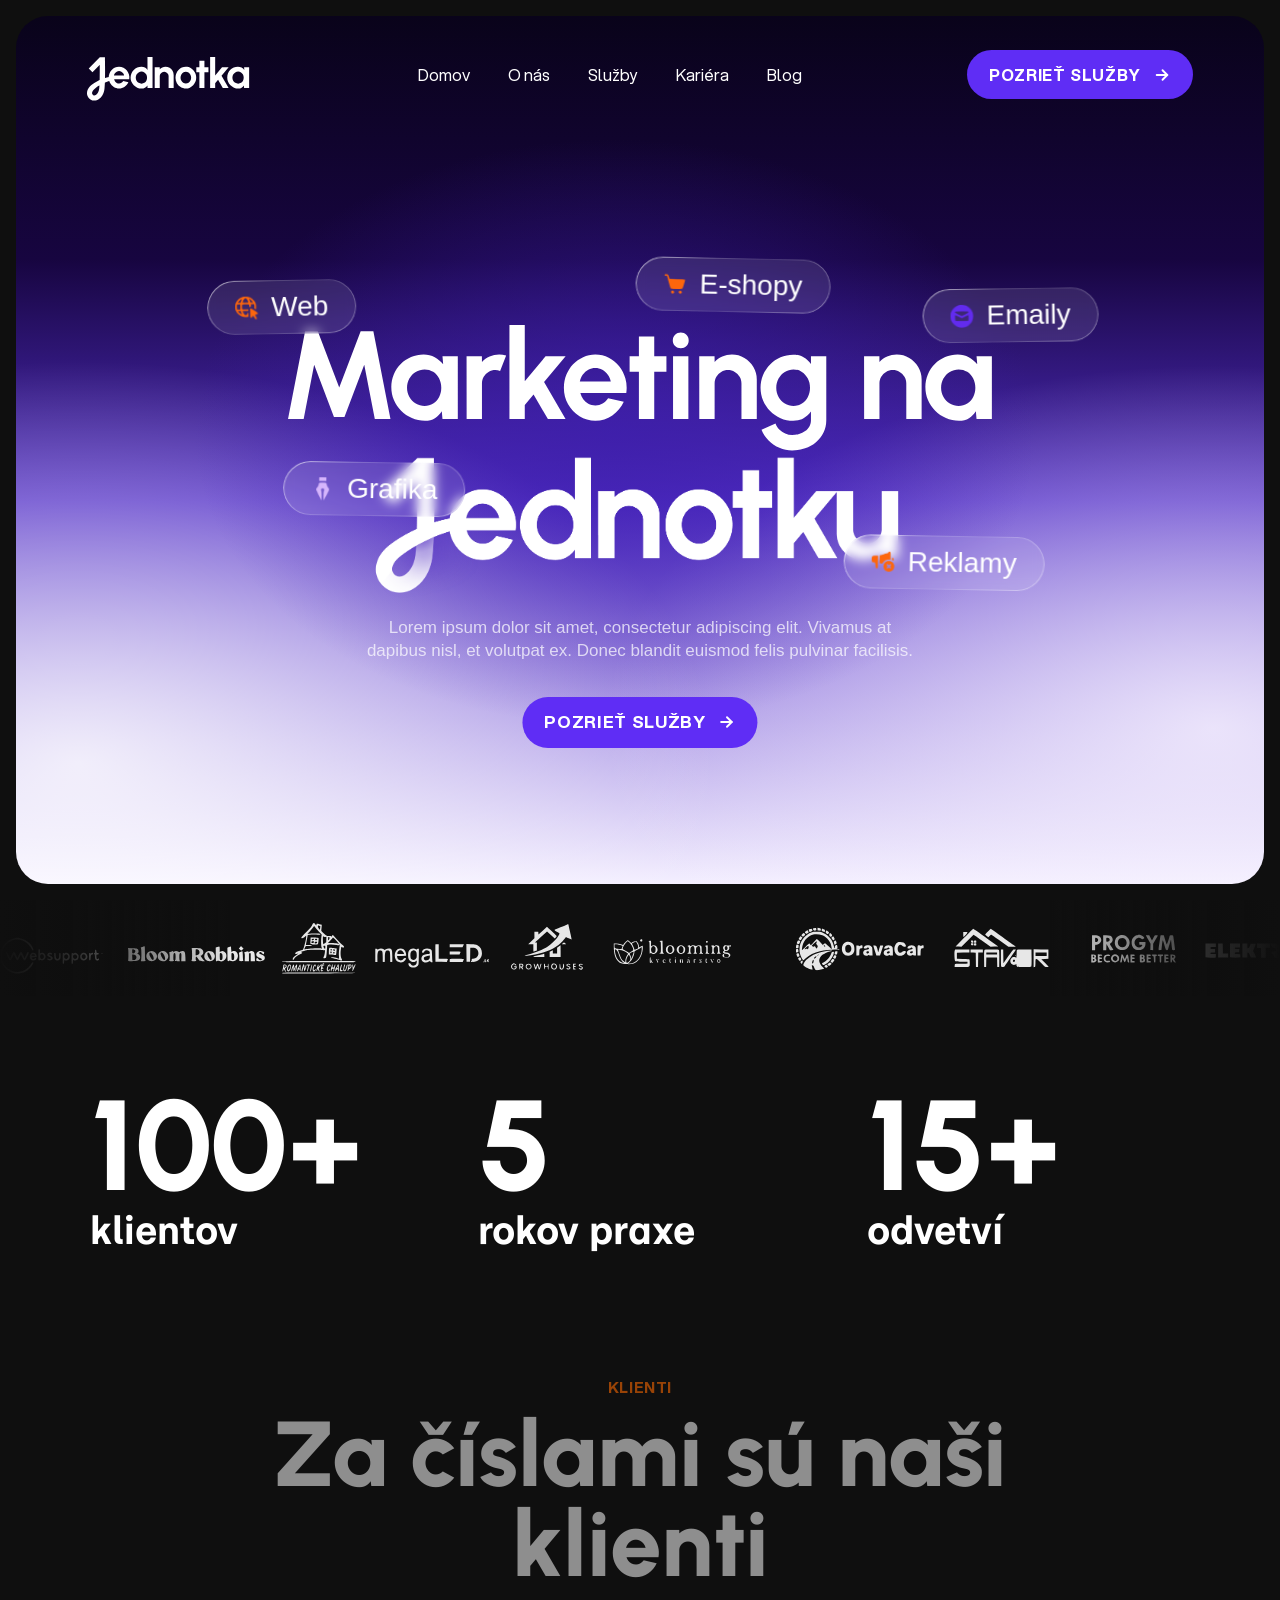
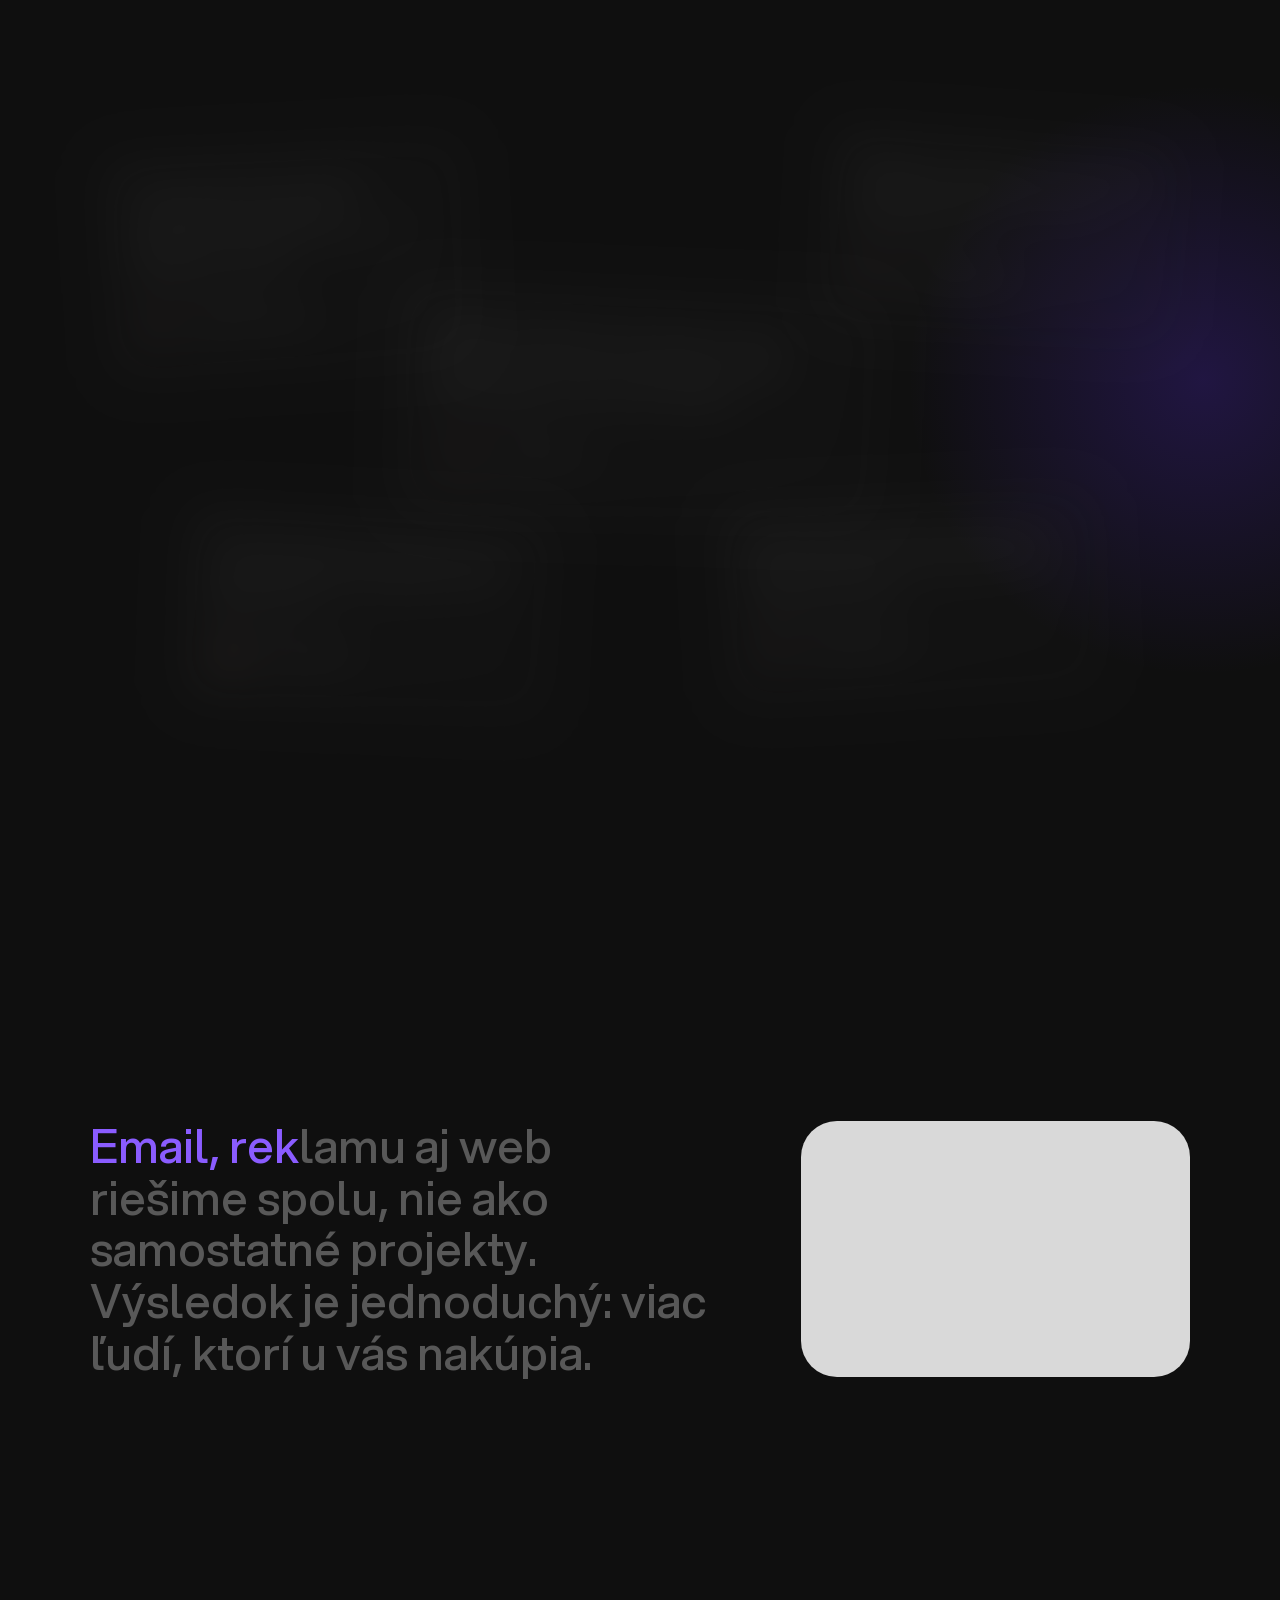
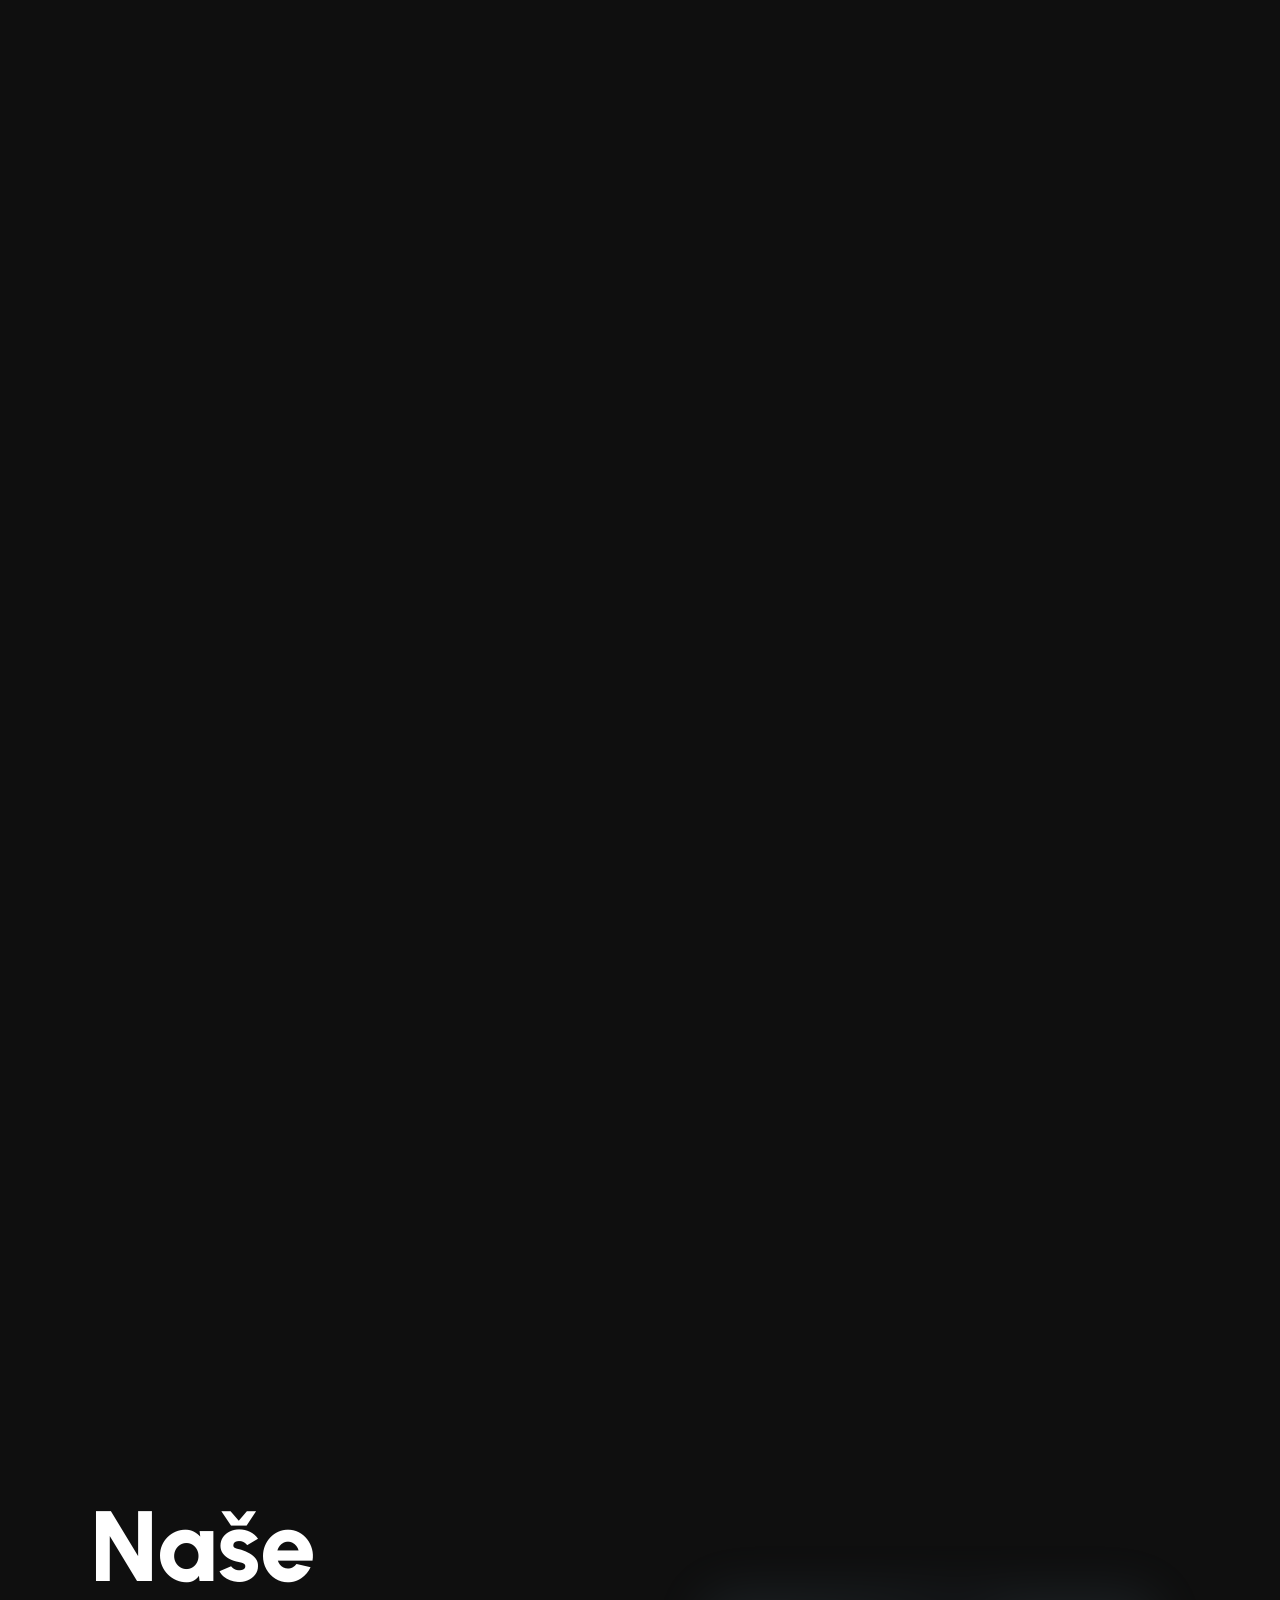
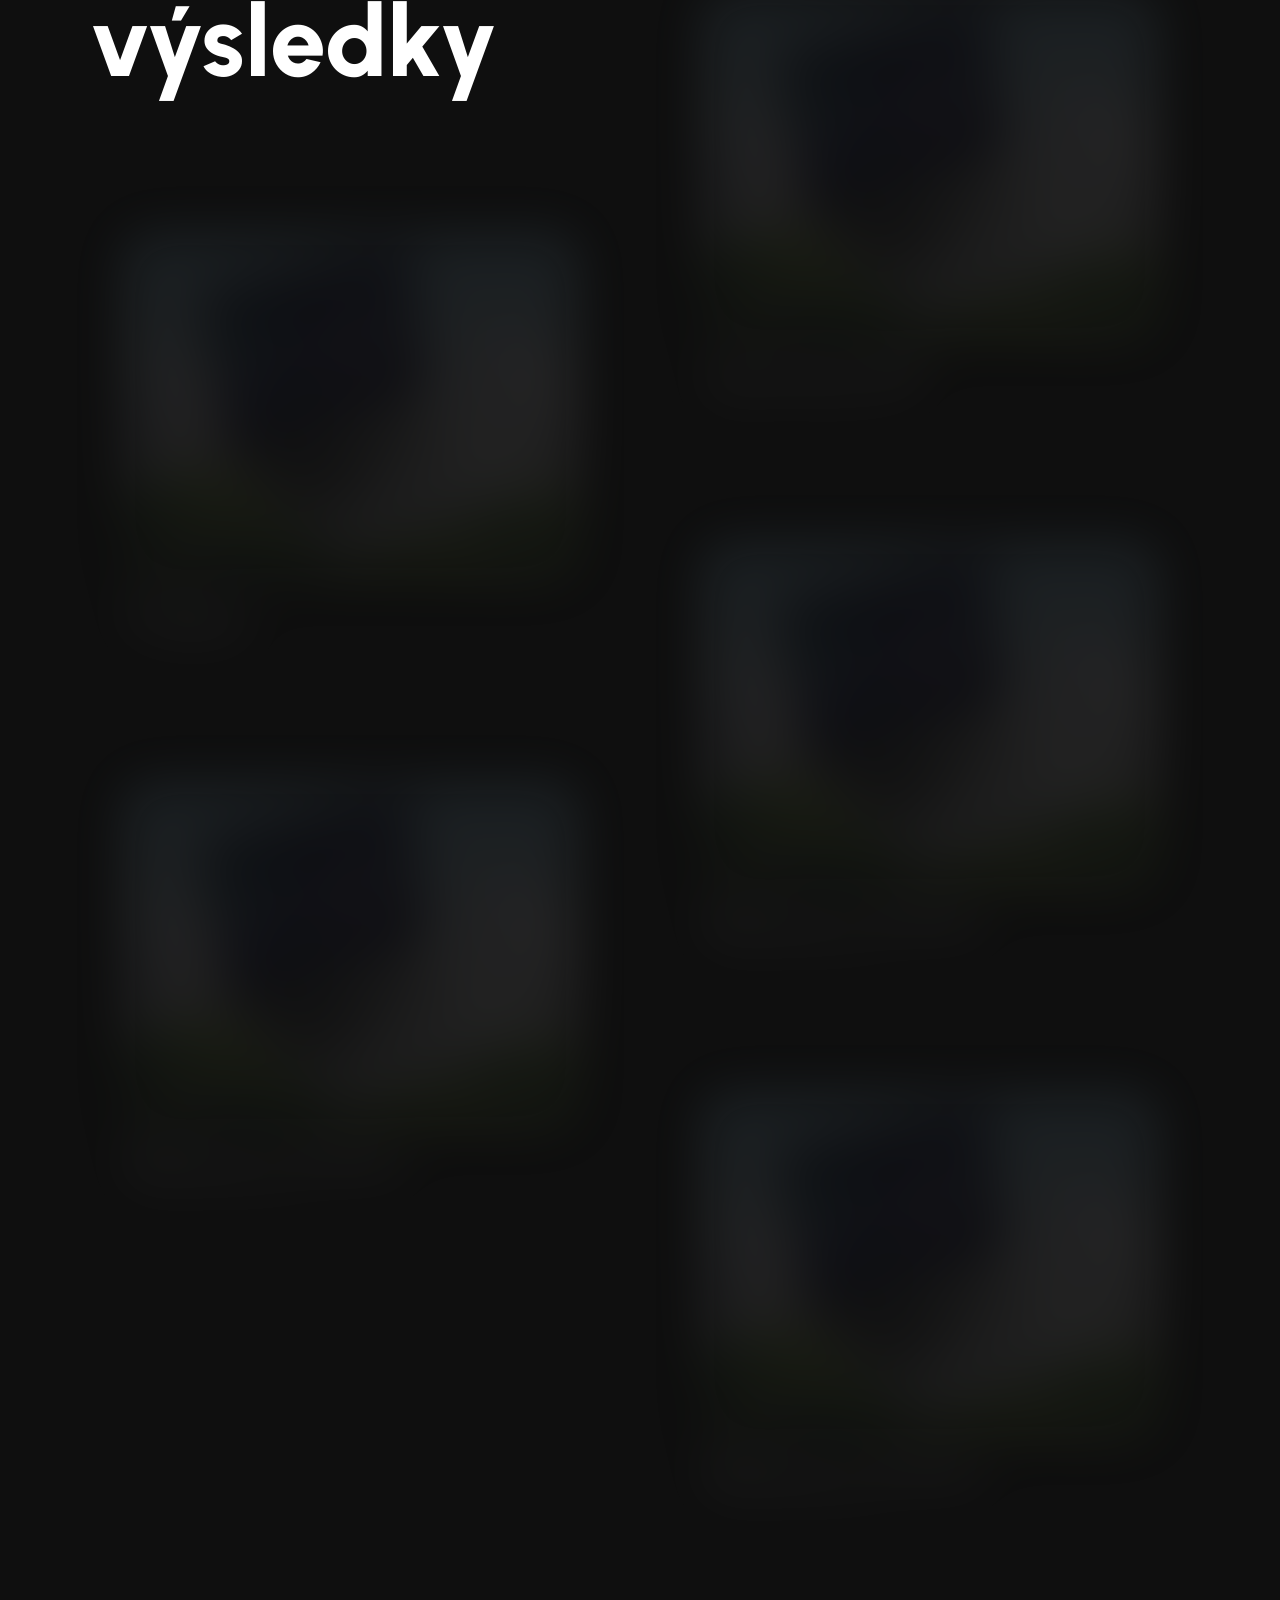
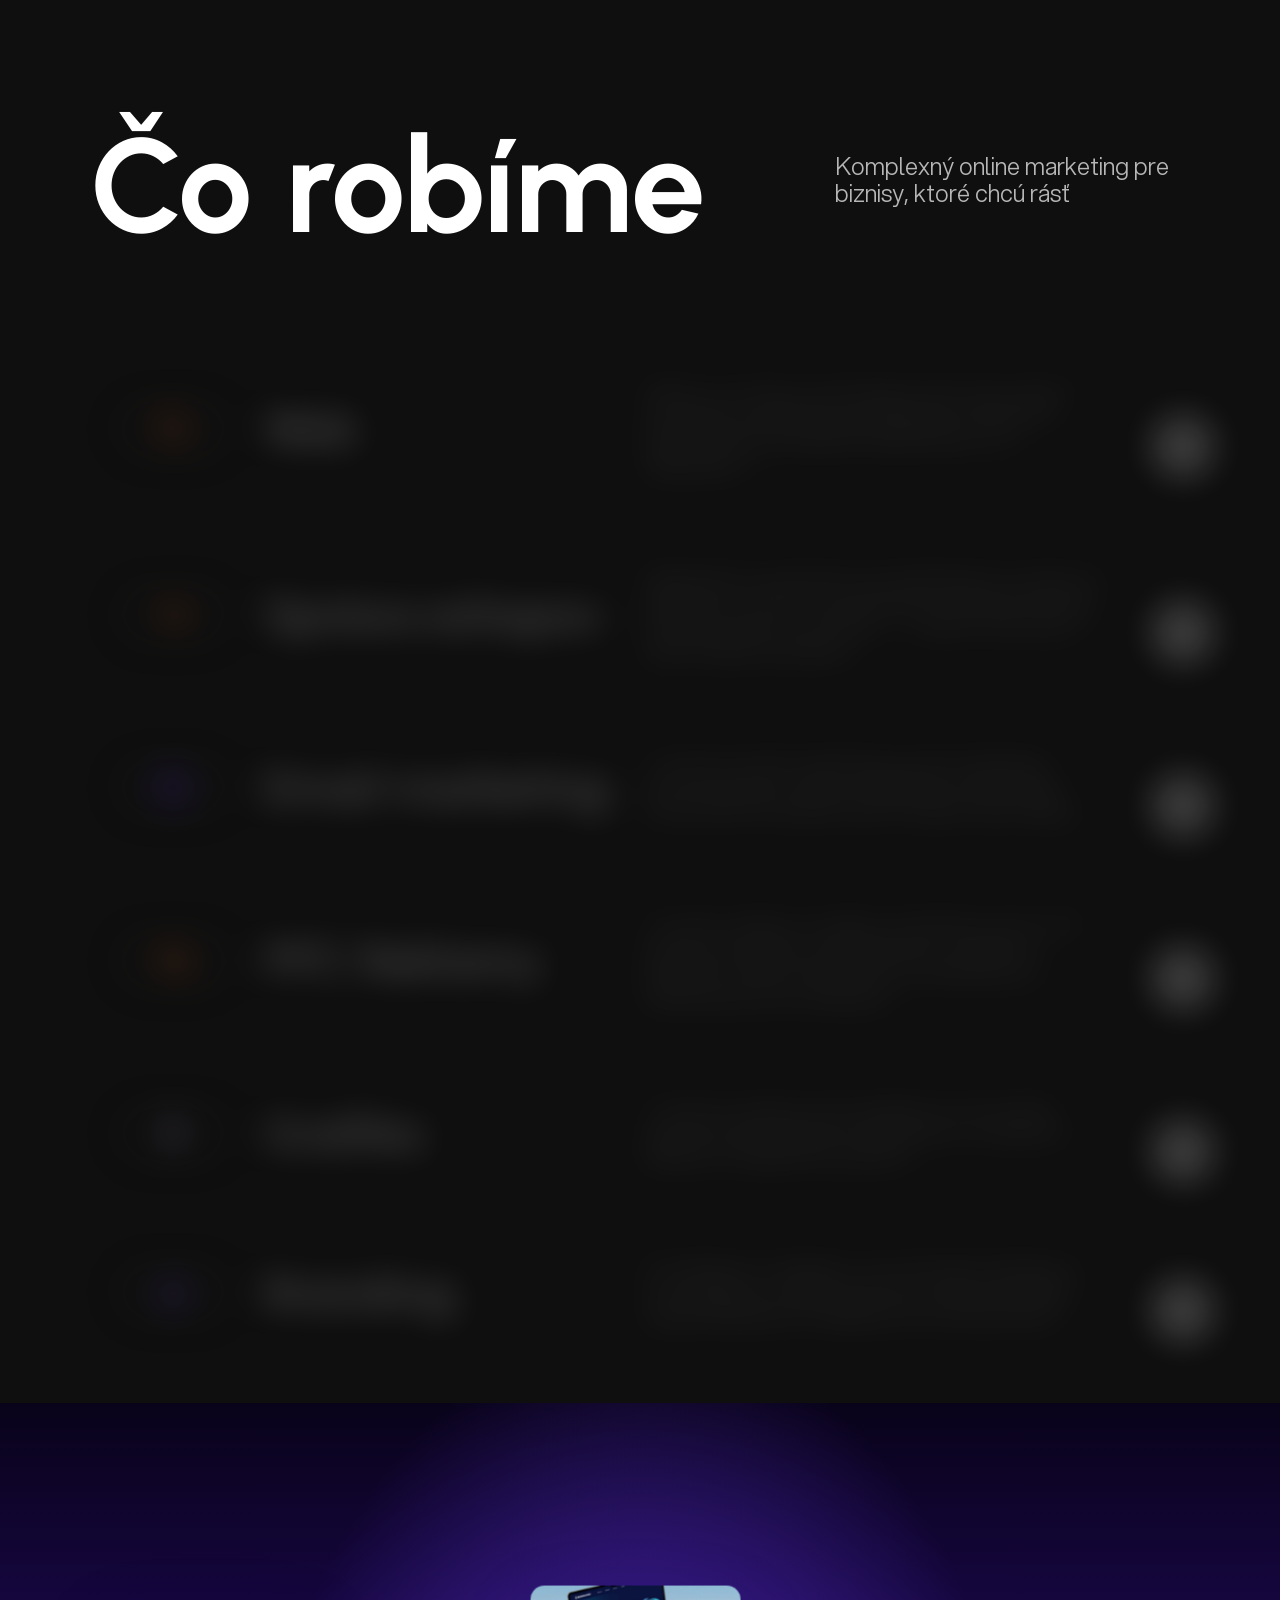
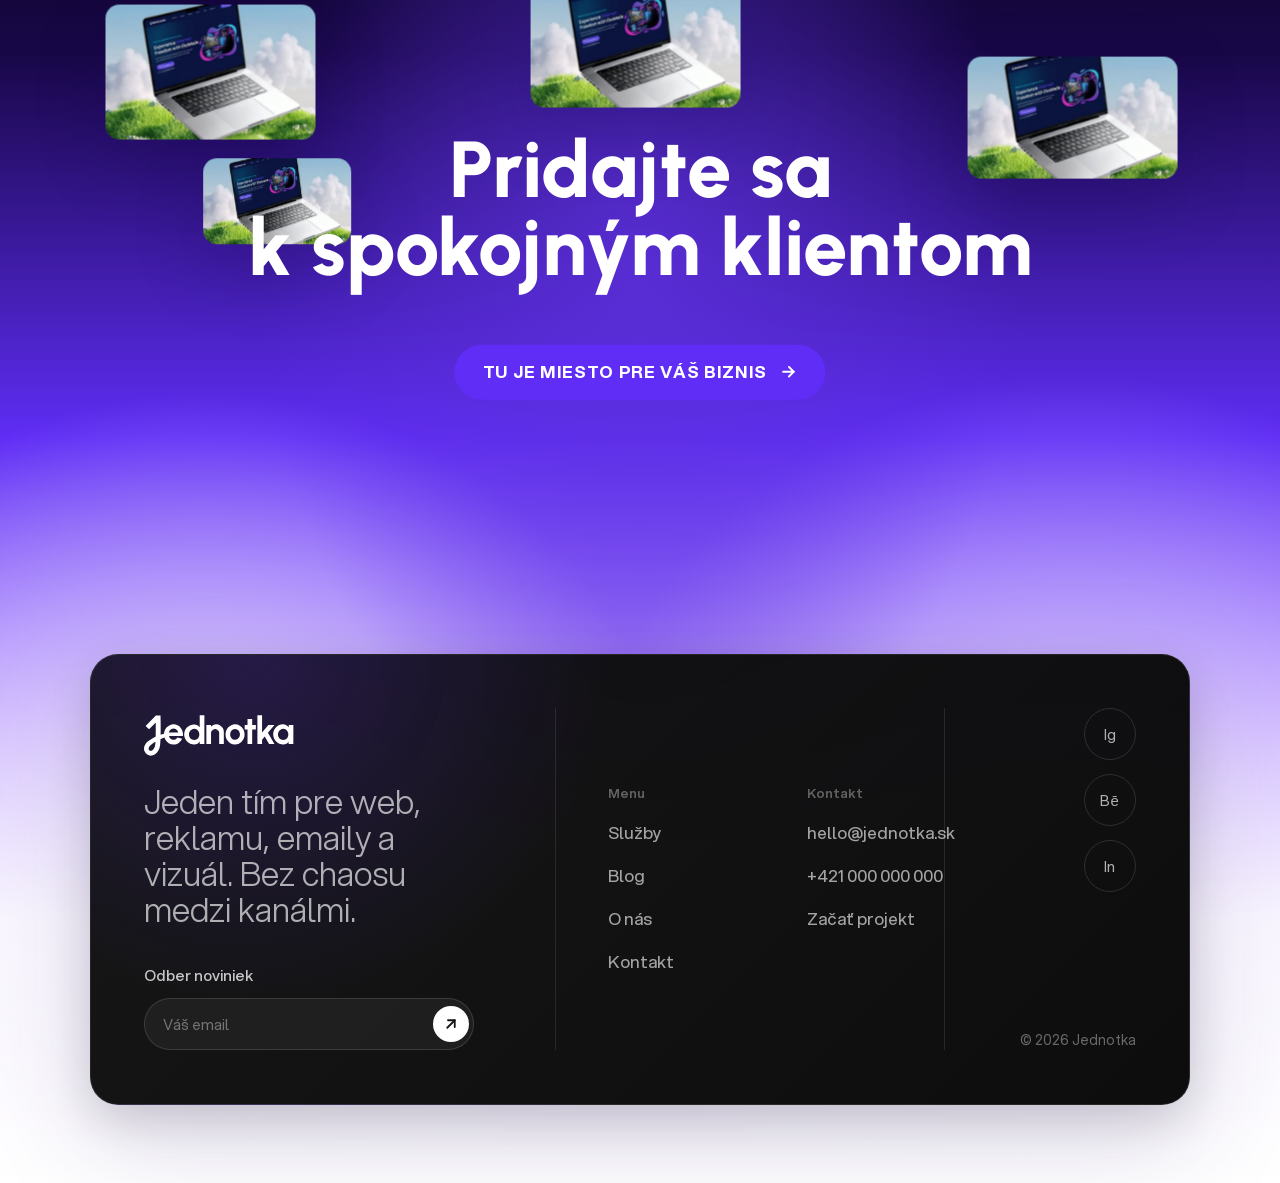
==== commit bf420b29: "Refine Services page sections and fix header positioning Remove the trust-strip and stats/result-car" ====
--- a/index.html
+++ b/index.html
@@ -18,48 +18,48 @@
   </head>
   <body>
     <main class="hero">
+      <header class="site-header" aria-label="Hlavná navigácia">
+        <a class="site-header-logo" href="/" aria-label="Jednotka">
+          <img src="assets/logo/Jednotka.svg" alt="" />
+        </a>
+
+        <nav class="site-nav" id="site-nav" aria-label="Primárna navigácia">
+          <a href="/">Domov</a>
+          <a href="about.html">O nás</a>
+          <a href="sluzby.html">Služby</a>
+          <a href="#kariera">Kariéra</a>
+          <a href="blog.html">Blog</a>
+        </nav>
+
+        <a class="button button--primary site-header-button" href="sluzby.html" aria-label="Pozrieť služby">
+          <span class="button-label" aria-hidden="true">
+            <span class="button-label-track">
+              <span class="button-label-line">Pozrieť služby</span>
+              <span class="button-label-line">Pozrieť služby</span>
+            </span>
+          </span>
+          <span class="button-arrow" aria-hidden="true">
+            <svg viewBox="0 0 24 24">
+              <path d="M7 17 17 7" />
+              <path d="M8 7h9v9" />
+            </svg>
+          </span>
+        </a>
+
+        <button
+          class="site-nav-toggle"
+          type="button"
+          aria-label="Otvoriť menu"
+          aria-expanded="false"
+          aria-controls="site-nav"
+        >
+          <span class="site-nav-toggle-line"></span>
+          <span class="site-nav-toggle-line"></span>
+          <span class="site-nav-toggle-line"></span>
+        </button>
+      </header>
+
       <div class="hero-frame">
-        <header class="site-header" aria-label="Hlavná navigácia">
-          <a class="site-header-logo" href="/" aria-label="Jednotka">
-            <img src="assets/logo/Jednotka.svg" alt="" />
-          </a>
-
-          <nav class="site-nav" id="site-nav" aria-label="Primárna navigácia">
-            <a href="/">Domov</a>
-            <a href="about.html">O nás</a>
-            <a href="sluzby.html">Služby</a>
-            <a href="#kariera">Kariéra</a>
-            <a href="blog.html">Blog</a>
-          </nav>
-
-          <a class="button button--primary site-header-button" href="sluzby.html" aria-label="Pozrieť služby">
-            <span class="button-label" aria-hidden="true">
-              <span class="button-label-track">
-                <span class="button-label-line">Pozrieť služby</span>
-                <span class="button-label-line">Pozrieť služby</span>
-              </span>
-            </span>
-            <span class="button-arrow" aria-hidden="true">
-              <svg viewBox="0 0 24 24">
-                <path d="M7 17 17 7" />
-                <path d="M8 7h9v9" />
-              </svg>
-            </span>
-          </a>
-
-          <button
-            class="site-nav-toggle"
-            type="button"
-            aria-label="Otvoriť menu"
-            aria-expanded="false"
-            aria-controls="site-nav"
-          >
-            <span class="site-nav-toggle-line"></span>
-            <span class="site-nav-toggle-line"></span>
-            <span class="site-nav-toggle-line"></span>
-          </button>
-        </header>
-
         <div class="hero-badge-row">
           <div class="hero-badge hero-badge--web">
             <img class="hero-badge-icon" src="assets/icons/web.png" alt="" />
--- a/css/main.css
+++ b/css/main.css
@@ -145,12 +145,31 @@
   transform: rotate(0deg);
 }
 
+[data-reveal] {
+  opacity: 0;
+  transform: translateY(32px);
+  transition:
+    opacity 700ms cubic-bezier(0.16, 1, 0.3, 1),
+    transform 700ms cubic-bezier(0.16, 1, 0.3, 1);
+}
+
+[data-reveal].is-visible {
+  opacity: 1;
+  transform: translateY(0);
+}
+
 @media (prefers-reduced-motion: reduce) {
   .button,
   .button-label-track,
   .button-arrow svg,
   .arrow-badge-button svg,
   .site-nav-toggle-line {
+    transition: none;
+  }
+
+  [data-reveal] {
+    opacity: 1;
+    transform: none;
     transition: none;
   }
 
